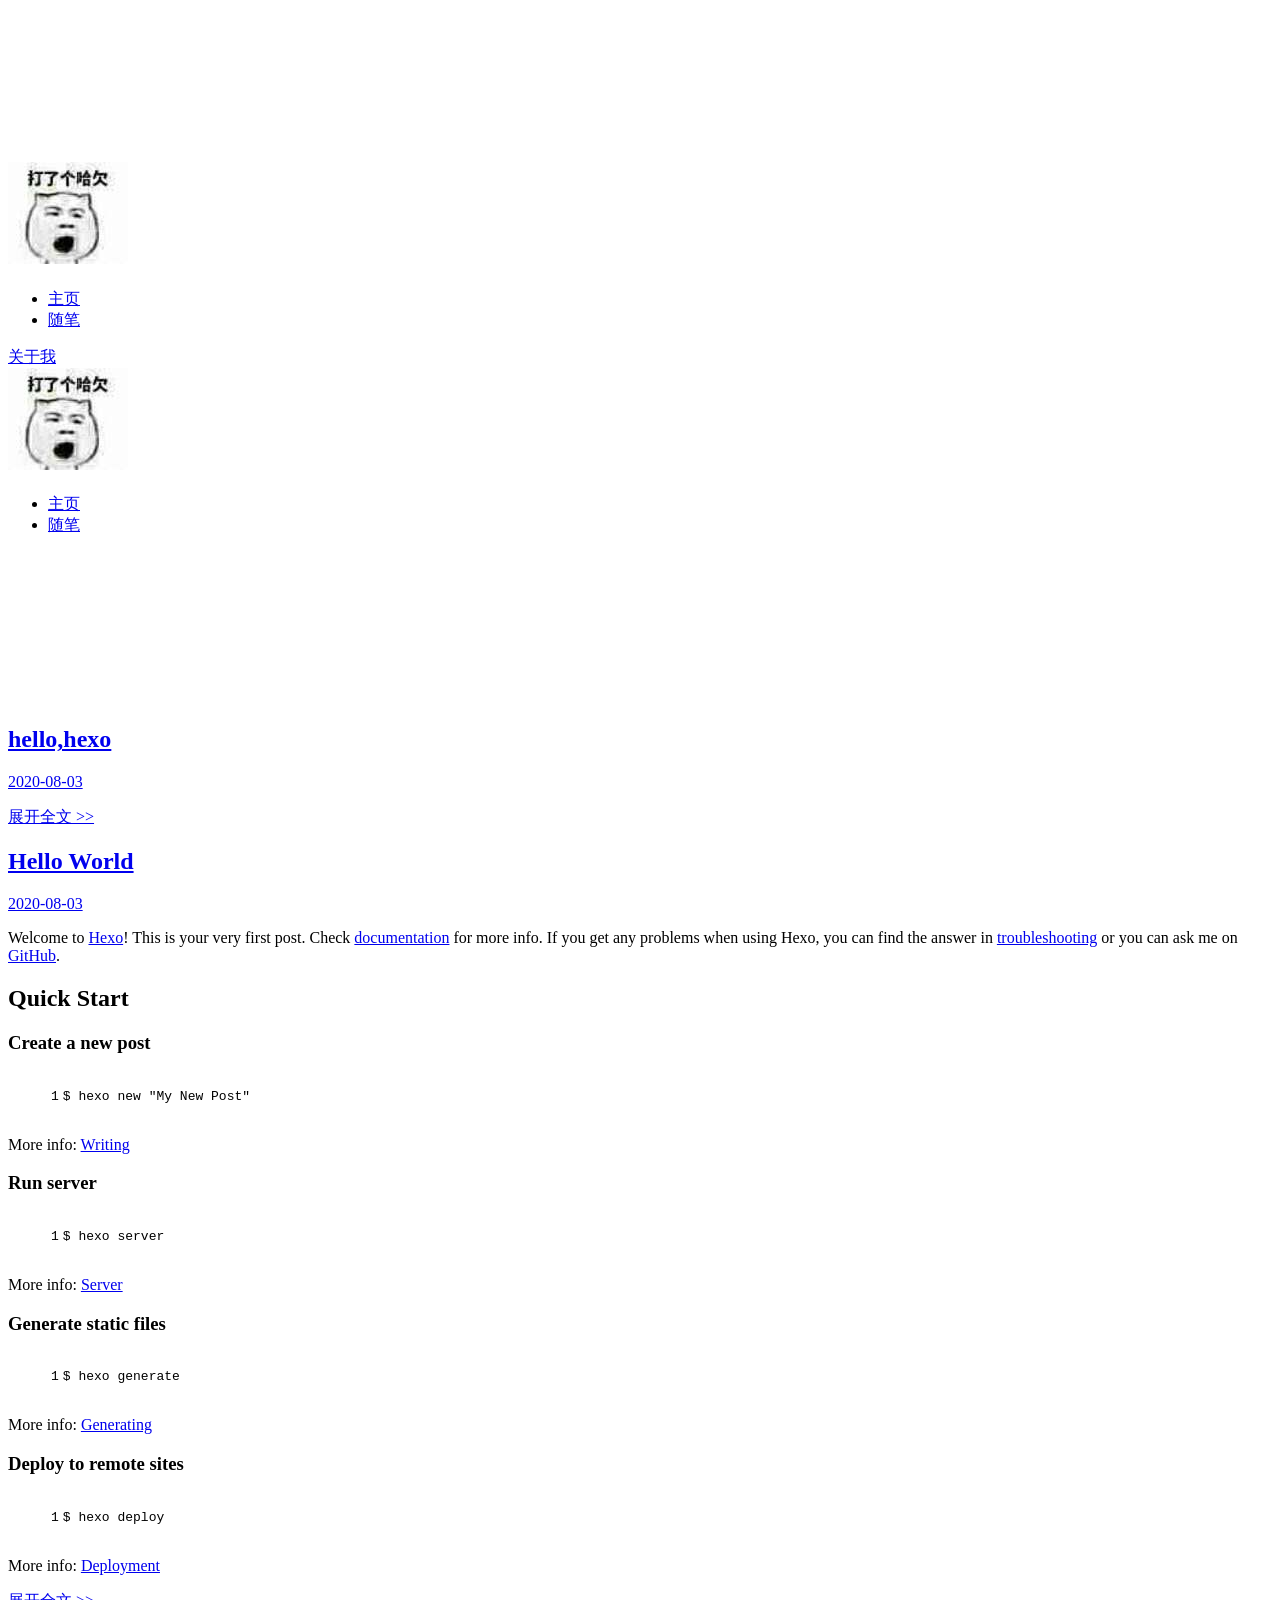
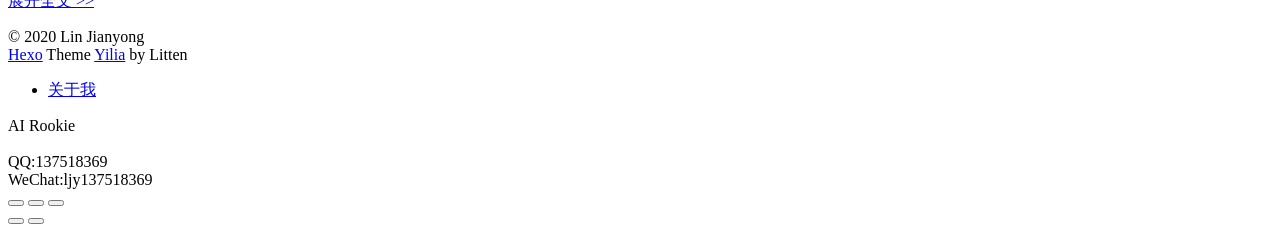
==== index.html @ d4f6308b "Site updated: 2020-08-03 17:26:27" ====
<!DOCTYPE html>
<html>
<head>
  <meta charset="utf-8">
  
  <meta name="renderer" content="webkit">
  <meta http-equiv="X-UA-Compatible" content="IE=edge" >
  <link rel="dns-prefetch" href="http://yoursite.com">
  <title>LinJianyong</title>
  <meta name="viewport" content="width=device-width, initial-scale=1, maximum-scale=1">
  <meta property="og:type" content="website">
<meta property="og:title" content="LinJianyong">
<meta property="og:url" content="http://yoursite.com/index.html">
<meta property="og:site_name" content="LinJianyong">
<meta property="og:locale">
<meta property="article:author" content="Lin Jianyong">
<meta name="twitter:card" content="summary">
  
    <link rel="alternative" href="/atom.xml" title="LinJianyong" type="application/atom+xml">
  
  
    <link rel="icon" href="/favicon.png">
  
  <link rel="stylesheet" type="text/css" href="/./main.0cf68a.css">
  <style type="text/css">
  
    #container.show {
      background: linear-gradient(200deg,#a0cfe4,#e8c37e);
    }
  </style>
  

  

<meta name="generator" content="Hexo 5.0.0"></head>

<body>
  <div id="container" q-class="show:isCtnShow">
    <canvas id="anm-canvas" class="anm-canvas"></canvas>
    <div class="left-col" q-class="show:isShow">
      
<div class="overlay" style="background: #4d4d4d"></div>
<div class="intrude-less">
	<header id="header" class="inner">
		<a href="/" class="profilepic">
			<img src="/img/1.jpg" class="js-avatar">
		</a>
		<hgroup>
		  <h1 class="header-author"><a href="/"></a></h1>
		</hgroup>
		

		<nav class="header-menu">
			<ul>
			
				<li><a href="/">主页</a></li>
	        
				<li><a href="/tags/%E9%9A%8F%E7%AC%94/">随笔</a></li>
	        
			</ul>
		</nav>
		<nav class="header-smart-menu">
    		
    			
    			<a q-on="click: openSlider(e, 'aboutme')" href="javascript:void(0)">关于我</a>
    			
            
		</nav>
		<nav class="header-nav">
			<div class="social">
				
					<a class="github" target="_blank" href="https://github.com/LLLJJJYYY" title="github"><i class="icon-github"></i></a>
		        
					<a class="zhihu" target="_blank" href="https://www.zhihu.com/people/ljy-61" title="zhihu"><i class="icon-zhihu"></i></a>
		        
			</div>
		</nav>
	</header>		
</div>

    </div>
    <div class="mid-col" q-class="show:isShow,hide:isShow|isFalse">
      
<nav id="mobile-nav">
  	<div class="overlay js-overlay" style="background: #4d4d4d"></div>
	<div class="btnctn js-mobile-btnctn">
  		<div class="slider-trigger list" q-on="click: openSlider(e)"><i class="icon icon-sort"></i></div>
	</div>
	<div class="intrude-less">
		<header id="header" class="inner">
			<div class="profilepic">
				<img src="/img/1.jpg" class="js-avatar">
			</div>
			<hgroup>
			  <h1 class="header-author js-header-author"></h1>
			</hgroup>
			
			
			
				
			
				
			
			
			
			<nav class="header-nav">
				<div class="social">
					
						<a class="github" target="_blank" href="https://github.com/LLLJJJYYY" title="github"><i class="icon-github"></i></a>
			        
						<a class="zhihu" target="_blank" href="https://www.zhihu.com/people/ljy-61" title="zhihu"><i class="icon-zhihu"></i></a>
			        
				</div>
			</nav>

			<nav class="header-menu js-header-menu">
				<ul style="width: 50%">
				
				
					<li style="width: 50%"><a href="/">主页</a></li>
		        
					<li style="width: 50%"><a href="/tags/%E9%9A%8F%E7%AC%94/">随笔</a></li>
		        
				</ul>
			</nav>
		</header>				
	</div>
	<div class="mobile-mask" style="display:none" q-show="isShow"></div>
</nav>

      <div id="wrapper" class="body-wrap">
        <div class="menu-l">
          <div class="canvas-wrap">
            <canvas data-colors="#eaeaea" data-sectionHeight="100" data-contentId="js-content" id="myCanvas1" class="anm-canvas"></canvas>
          </div>
          <div id="js-content" class="content-ll">
            
  
    <article id="post-hello-hexo" class="article article-type-post  article-index" itemscope itemprop="blogPost">
  <div class="article-inner">
    
      <header class="article-header">
        
  
    <h1 itemprop="name">
      <a class="article-title" href="/2020/08/03/hello-hexo/">hello,hexo</a>
    </h1>
  

        
        <a href="/2020/08/03/hello-hexo/" class="archive-article-date">
  	<time datetime="2020-08-03T09:09:10.000Z" itemprop="datePublished"><i class="icon-calendar icon"></i>2020-08-03</time>
</a>
        
      </header>
    
    <div class="article-entry" itemprop="articleBody">
      
        
      

      
    </div>
    <div class="article-info article-info-index">
      
      
      

      
        <p class="article-more-link">
          <a class="article-more-a" href="/2020/08/03/hello-hexo/">展开全文 >></a>
        </p>
      

      
      <div class="clearfix"></div>
    </div>
  </div>
</article>

<aside class="wrap-side-operation">
    <div class="mod-side-operation">
        
        <div class="jump-container" id="js-jump-container" style="display:none;">
            <a href="javascript:void(0)" class="mod-side-operation__jump-to-top">
                <i class="icon-font icon-back"></i>
            </a>
            <div id="js-jump-plan-container" class="jump-plan-container" style="top: -11px;">
                <i class="icon-font icon-plane jump-plane"></i>
            </div>
        </div>
        
        
    </div>
</aside>




  
    <article id="post-hello-world" class="article article-type-post  article-index" itemscope itemprop="blogPost">
  <div class="article-inner">
    
      <header class="article-header">
        
  
    <h1 itemprop="name">
      <a class="article-title" href="/2020/08/03/hello-world/">Hello World</a>
    </h1>
  

        
        <a href="/2020/08/03/hello-world/" class="archive-article-date">
  	<time datetime="2020-08-03T07:52:50.601Z" itemprop="datePublished"><i class="icon-calendar icon"></i>2020-08-03</time>
</a>
        
      </header>
    
    <div class="article-entry" itemprop="articleBody">
      
        <p>Welcome to <a target="_blank" rel="noopener" href="https://hexo.io/">Hexo</a>! This is your very first post. Check <a target="_blank" rel="noopener" href="https://hexo.io/docs/">documentation</a> for more info. If you get any problems when using Hexo, you can find the answer in <a target="_blank" rel="noopener" href="https://hexo.io/docs/troubleshooting.html">troubleshooting</a> or you can ask me on <a target="_blank" rel="noopener" href="https://github.com/hexojs/hexo/issues">GitHub</a>.</p>
<h2 id="Quick-Start"><a href="#Quick-Start" class="headerlink" title="Quick Start"></a>Quick Start</h2><h3 id="Create-a-new-post"><a href="#Create-a-new-post" class="headerlink" title="Create a new post"></a>Create a new post</h3><figure class="highlight bash"><table><tr><td class="gutter"><pre><span class="line">1</span><br></pre></td><td class="code"><pre><span class="line">$ hexo new <span class="string">&quot;My New Post&quot;</span></span><br></pre></td></tr></table></figure>

<p>More info: <a target="_blank" rel="noopener" href="https://hexo.io/docs/writing.html">Writing</a></p>
<h3 id="Run-server"><a href="#Run-server" class="headerlink" title="Run server"></a>Run server</h3><figure class="highlight bash"><table><tr><td class="gutter"><pre><span class="line">1</span><br></pre></td><td class="code"><pre><span class="line">$ hexo server</span><br></pre></td></tr></table></figure>

<p>More info: <a target="_blank" rel="noopener" href="https://hexo.io/docs/server.html">Server</a></p>
<h3 id="Generate-static-files"><a href="#Generate-static-files" class="headerlink" title="Generate static files"></a>Generate static files</h3><figure class="highlight bash"><table><tr><td class="gutter"><pre><span class="line">1</span><br></pre></td><td class="code"><pre><span class="line">$ hexo generate</span><br></pre></td></tr></table></figure>

<p>More info: <a target="_blank" rel="noopener" href="https://hexo.io/docs/generating.html">Generating</a></p>
<h3 id="Deploy-to-remote-sites"><a href="#Deploy-to-remote-sites" class="headerlink" title="Deploy to remote sites"></a>Deploy to remote sites</h3><figure class="highlight bash"><table><tr><td class="gutter"><pre><span class="line">1</span><br></pre></td><td class="code"><pre><span class="line">$ hexo deploy</span><br></pre></td></tr></table></figure>

<p>More info: <a target="_blank" rel="noopener" href="https://hexo.io/docs/one-command-deployment.html">Deployment</a></p>

      

      
    </div>
    <div class="article-info article-info-index">
      
      
      

      
        <p class="article-more-link">
          <a class="article-more-a" href="/2020/08/03/hello-world/">展开全文 >></a>
        </p>
      

      
      <div class="clearfix"></div>
    </div>
  </div>
</article>

<aside class="wrap-side-operation">
    <div class="mod-side-operation">
        
        <div class="jump-container" id="js-jump-container" style="display:none;">
            <a href="javascript:void(0)" class="mod-side-operation__jump-to-top">
                <i class="icon-font icon-back"></i>
            </a>
            <div id="js-jump-plan-container" class="jump-plan-container" style="top: -11px;">
                <i class="icon-font icon-plane jump-plane"></i>
            </div>
        </div>
        
        
    </div>
</aside>




  
  


          </div>
        </div>
      </div>
      <footer id="footer">
  <div class="outer">
    <div id="footer-info">
    	<div class="footer-left">
    		&copy; 2020 Lin Jianyong
    	</div>
      	<div class="footer-right">
      		<a href="http://hexo.io/" target="_blank">Hexo</a>  Theme <a href="https://github.com/litten/hexo-theme-yilia" target="_blank">Yilia</a> by Litten
      	</div>
    </div>
  </div>
</footer>
    </div>
    <script>
	var yiliaConfig = {
		mathjax: false,
		isHome: true,
		isPost: false,
		isArchive: false,
		isTag: false,
		isCategory: false,
		open_in_new: false,
		toc_hide_index: true,
		root: "/",
		innerArchive: false,
		showTags: false
	}
</script>

<script>!function(t){function n(e){if(r[e])return r[e].exports;var i=r[e]={exports:{},id:e,loaded:!1};return t[e].call(i.exports,i,i.exports,n),i.loaded=!0,i.exports}var r={};n.m=t,n.c=r,n.p="./",n(0)}([function(t,n,r){r(195),t.exports=r(191)},function(t,n,r){var e=r(3),i=r(52),o=r(27),u=r(28),c=r(53),f="prototype",a=function(t,n,r){var s,l,h,v,p=t&a.F,d=t&a.G,y=t&a.S,g=t&a.P,b=t&a.B,m=d?e:y?e[n]||(e[n]={}):(e[n]||{})[f],x=d?i:i[n]||(i[n]={}),w=x[f]||(x[f]={});d&&(r=n);for(s in r)l=!p&&m&&void 0!==m[s],h=(l?m:r)[s],v=b&&l?c(h,e):g&&"function"==typeof h?c(Function.call,h):h,m&&u(m,s,h,t&a.U),x[s]!=h&&o(x,s,v),g&&w[s]!=h&&(w[s]=h)};e.core=i,a.F=1,a.G=2,a.S=4,a.P=8,a.B=16,a.W=32,a.U=64,a.R=128,t.exports=a},function(t,n,r){var e=r(6);t.exports=function(t){if(!e(t))throw TypeError(t+" is not an object!");return t}},function(t,n){var r=t.exports="undefined"!=typeof window&&window.Math==Math?window:"undefined"!=typeof self&&self.Math==Math?self:Function("return this")();"number"==typeof __g&&(__g=r)},function(t,n){t.exports=function(t){try{return!!t()}catch(t){return!0}}},function(t,n){var r=t.exports="undefined"!=typeof window&&window.Math==Math?window:"undefined"!=typeof self&&self.Math==Math?self:Function("return this")();"number"==typeof __g&&(__g=r)},function(t,n){t.exports=function(t){return"object"==typeof t?null!==t:"function"==typeof t}},function(t,n,r){var e=r(126)("wks"),i=r(76),o=r(3).Symbol,u="function"==typeof o;(t.exports=function(t){return e[t]||(e[t]=u&&o[t]||(u?o:i)("Symbol."+t))}).store=e},function(t,n){var r={}.hasOwnProperty;t.exports=function(t,n){return r.call(t,n)}},function(t,n,r){var e=r(94),i=r(33);t.exports=function(t){return e(i(t))}},function(t,n,r){t.exports=!r(4)(function(){return 7!=Object.defineProperty({},"a",{get:function(){return 7}}).a})},function(t,n,r){var e=r(2),i=r(167),o=r(50),u=Object.defineProperty;n.f=r(10)?Object.defineProperty:function(t,n,r){if(e(t),n=o(n,!0),e(r),i)try{return u(t,n,r)}catch(t){}if("get"in r||"set"in r)throw TypeError("Accessors not supported!");return"value"in r&&(t[n]=r.value),t}},function(t,n,r){t.exports=!r(18)(function(){return 7!=Object.defineProperty({},"a",{get:function(){return 7}}).a})},function(t,n,r){var e=r(14),i=r(22);t.exports=r(12)?function(t,n,r){return e.f(t,n,i(1,r))}:function(t,n,r){return t[n]=r,t}},function(t,n,r){var e=r(20),i=r(58),o=r(42),u=Object.defineProperty;n.f=r(12)?Object.defineProperty:function(t,n,r){if(e(t),n=o(n,!0),e(r),i)try{return u(t,n,r)}catch(t){}if("get"in r||"set"in r)throw TypeError("Accessors not supported!");return"value"in r&&(t[n]=r.value),t}},function(t,n,r){var e=r(40)("wks"),i=r(23),o=r(5).Symbol,u="function"==typeof o;(t.exports=function(t){return e[t]||(e[t]=u&&o[t]||(u?o:i)("Symbol."+t))}).store=e},function(t,n,r){var e=r(67),i=Math.min;t.exports=function(t){return t>0?i(e(t),9007199254740991):0}},function(t,n,r){var e=r(46);t.exports=function(t){return Object(e(t))}},function(t,n){t.exports=function(t){try{return!!t()}catch(t){return!0}}},function(t,n,r){var e=r(63),i=r(34);t.exports=Object.keys||function(t){return e(t,i)}},function(t,n,r){var e=r(21);t.exports=function(t){if(!e(t))throw TypeError(t+" is not an object!");return t}},function(t,n){t.exports=function(t){return"object"==typeof t?null!==t:"function"==typeof t}},function(t,n){t.exports=function(t,n){return{enumerable:!(1&t),configurable:!(2&t),writable:!(4&t),value:n}}},function(t,n){var r=0,e=Math.random();t.exports=function(t){return"Symbol(".concat(void 0===t?"":t,")_",(++r+e).toString(36))}},function(t,n){var r={}.hasOwnProperty;t.exports=function(t,n){return r.call(t,n)}},function(t,n){var r=t.exports={version:"2.4.0"};"number"==typeof __e&&(__e=r)},function(t,n){t.exports=function(t){if("function"!=typeof t)throw TypeError(t+" is not a function!");return t}},function(t,n,r){var e=r(11),i=r(66);t.exports=r(10)?function(t,n,r){return e.f(t,n,i(1,r))}:function(t,n,r){return t[n]=r,t}},function(t,n,r){var e=r(3),i=r(27),o=r(24),u=r(76)("src"),c="toString",f=Function[c],a=(""+f).split(c);r(52).inspectSource=function(t){return f.call(t)},(t.exports=function(t,n,r,c){var f="function"==typeof r;f&&(o(r,"name")||i(r,"name",n)),t[n]!==r&&(f&&(o(r,u)||i(r,u,t[n]?""+t[n]:a.join(String(n)))),t===e?t[n]=r:c?t[n]?t[n]=r:i(t,n,r):(delete t[n],i(t,n,r)))})(Function.prototype,c,function(){return"function"==typeof this&&this[u]||f.call(this)})},function(t,n,r){var e=r(1),i=r(4),o=r(46),u=function(t,n,r,e){var i=String(o(t)),u="<"+n;return""!==r&&(u+=" "+r+'="'+String(e).replace(/"/g,"&quot;")+'"'),u+">"+i+"</"+n+">"};t.exports=function(t,n){var r={};r[t]=n(u),e(e.P+e.F*i(function(){var n=""[t]('"');return n!==n.toLowerCase()||n.split('"').length>3}),"String",r)}},function(t,n,r){var e=r(115),i=r(46);t.exports=function(t){return e(i(t))}},function(t,n,r){var e=r(116),i=r(66),o=r(30),u=r(50),c=r(24),f=r(167),a=Object.getOwnPropertyDescriptor;n.f=r(10)?a:function(t,n){if(t=o(t),n=u(n,!0),f)try{return a(t,n)}catch(t){}if(c(t,n))return i(!e.f.call(t,n),t[n])}},function(t,n,r){var e=r(24),i=r(17),o=r(145)("IE_PROTO"),u=Object.prototype;t.exports=Object.getPrototypeOf||function(t){return t=i(t),e(t,o)?t[o]:"function"==typeof t.constructor&&t instanceof t.constructor?t.constructor.prototype:t instanceof Object?u:null}},function(t,n){t.exports=function(t){if(void 0==t)throw TypeError("Can't call method on  "+t);return t}},function(t,n){t.exports="constructor,hasOwnProperty,isPrototypeOf,propertyIsEnumerable,toLocaleString,toString,valueOf".split(",")},function(t,n){t.exports={}},function(t,n){t.exports=!0},function(t,n){n.f={}.propertyIsEnumerable},function(t,n,r){var e=r(14).f,i=r(8),o=r(15)("toStringTag");t.exports=function(t,n,r){t&&!i(t=r?t:t.prototype,o)&&e(t,o,{configurable:!0,value:n})}},function(t,n,r){var e=r(40)("keys"),i=r(23);t.exports=function(t){return e[t]||(e[t]=i(t))}},function(t,n,r){var e=r(5),i="__core-js_shared__",o=e[i]||(e[i]={});t.exports=function(t){return o[t]||(o[t]={})}},function(t,n){var r=Math.ceil,e=Math.floor;t.exports=function(t){return isNaN(t=+t)?0:(t>0?e:r)(t)}},function(t,n,r){var e=r(21);t.exports=function(t,n){if(!e(t))return t;var r,i;if(n&&"function"==typeof(r=t.toString)&&!e(i=r.call(t)))return i;if("function"==typeof(r=t.valueOf)&&!e(i=r.call(t)))return i;if(!n&&"function"==typeof(r=t.toString)&&!e(i=r.call(t)))return i;throw TypeError("Can't convert object to primitive value")}},function(t,n,r){var e=r(5),i=r(25),o=r(36),u=r(44),c=r(14).f;t.exports=function(t){var n=i.Symbol||(i.Symbol=o?{}:e.Symbol||{});"_"==t.charAt(0)||t in n||c(n,t,{value:u.f(t)})}},function(t,n,r){n.f=r(15)},function(t,n){var r={}.toString;t.exports=function(t){return r.call(t).slice(8,-1)}},function(t,n){t.exports=function(t){if(void 0==t)throw TypeError("Can't call method on  "+t);return t}},function(t,n,r){var e=r(4);t.exports=function(t,n){return!!t&&e(function(){n?t.call(null,function(){},1):t.call(null)})}},function(t,n,r){var e=r(53),i=r(115),o=r(17),u=r(16),c=r(203);t.exports=function(t,n){var r=1==t,f=2==t,a=3==t,s=4==t,l=6==t,h=5==t||l,v=n||c;return function(n,c,p){for(var d,y,g=o(n),b=i(g),m=e(c,p,3),x=u(b.length),w=0,S=r?v(n,x):f?v(n,0):void 0;x>w;w++)if((h||w in b)&&(d=b[w],y=m(d,w,g),t))if(r)S[w]=y;else if(y)switch(t){case 3:return!0;case 5:return d;case 6:return w;case 2:S.push(d)}else if(s)return!1;return l?-1:a||s?s:S}}},function(t,n,r){var e=r(1),i=r(52),o=r(4);t.exports=function(t,n){var r=(i.Object||{})[t]||Object[t],u={};u[t]=n(r),e(e.S+e.F*o(function(){r(1)}),"Object",u)}},function(t,n,r){var e=r(6);t.exports=function(t,n){if(!e(t))return t;var r,i;if(n&&"function"==typeof(r=t.toString)&&!e(i=r.call(t)))return i;if("function"==typeof(r=t.valueOf)&&!e(i=r.call(t)))return i;if(!n&&"function"==typeof(r=t.toString)&&!e(i=r.call(t)))return i;throw TypeError("Can't convert object to primitive value")}},function(t,n,r){var e=r(5),i=r(25),o=r(91),u=r(13),c="prototype",f=function(t,n,r){var a,s,l,h=t&f.F,v=t&f.G,p=t&f.S,d=t&f.P,y=t&f.B,g=t&f.W,b=v?i:i[n]||(i[n]={}),m=b[c],x=v?e:p?e[n]:(e[n]||{})[c];v&&(r=n);for(a in r)(s=!h&&x&&void 0!==x[a])&&a in b||(l=s?x[a]:r[a],b[a]=v&&"function"!=typeof x[a]?r[a]:y&&s?o(l,e):g&&x[a]==l?function(t){var n=function(n,r,e){if(this instanceof t){switch(arguments.length){case 0:return new t;case 1:return new t(n);case 2:return new t(n,r)}return new t(n,r,e)}return t.apply(this,arguments)};return n[c]=t[c],n}(l):d&&"function"==typeof l?o(Function.call,l):l,d&&((b.virtual||(b.virtual={}))[a]=l,t&f.R&&m&&!m[a]&&u(m,a,l)))};f.F=1,f.G=2,f.S=4,f.P=8,f.B=16,f.W=32,f.U=64,f.R=128,t.exports=f},function(t,n){var r=t.exports={version:"2.4.0"};"number"==typeof __e&&(__e=r)},function(t,n,r){var e=r(26);t.exports=function(t,n,r){if(e(t),void 0===n)return t;switch(r){case 1:return function(r){return t.call(n,r)};case 2:return function(r,e){return t.call(n,r,e)};case 3:return function(r,e,i){return t.call(n,r,e,i)}}return function(){return t.apply(n,arguments)}}},function(t,n,r){var e=r(183),i=r(1),o=r(126)("metadata"),u=o.store||(o.store=new(r(186))),c=function(t,n,r){var i=u.get(t);if(!i){if(!r)return;u.set(t,i=new e)}var o=i.get(n);if(!o){if(!r)return;i.set(n,o=new e)}return o},f=function(t,n,r){var e=c(n,r,!1);return void 0!==e&&e.has(t)},a=function(t,n,r){var e=c(n,r,!1);return void 0===e?void 0:e.get(t)},s=function(t,n,r,e){c(r,e,!0).set(t,n)},l=function(t,n){var r=c(t,n,!1),e=[];return r&&r.forEach(function(t,n){e.push(n)}),e},h=function(t){return void 0===t||"symbol"==typeof t?t:String(t)},v=function(t){i(i.S,"Reflect",t)};t.exports={store:u,map:c,has:f,get:a,set:s,keys:l,key:h,exp:v}},function(t,n,r){"use strict";if(r(10)){var e=r(69),i=r(3),o=r(4),u=r(1),c=r(127),f=r(152),a=r(53),s=r(68),l=r(66),h=r(27),v=r(73),p=r(67),d=r(16),y=r(75),g=r(50),b=r(24),m=r(180),x=r(114),w=r(6),S=r(17),_=r(137),O=r(70),E=r(32),P=r(71).f,j=r(154),F=r(76),M=r(7),A=r(48),N=r(117),T=r(146),I=r(155),k=r(80),L=r(123),R=r(74),C=r(130),D=r(160),U=r(11),W=r(31),G=U.f,B=W.f,V=i.RangeError,z=i.TypeError,q=i.Uint8Array,K="ArrayBuffer",J="Shared"+K,Y="BYTES_PER_ELEMENT",H="prototype",$=Array[H],X=f.ArrayBuffer,Q=f.DataView,Z=A(0),tt=A(2),nt=A(3),rt=A(4),et=A(5),it=A(6),ot=N(!0),ut=N(!1),ct=I.values,ft=I.keys,at=I.entries,st=$.lastIndexOf,lt=$.reduce,ht=$.reduceRight,vt=$.join,pt=$.sort,dt=$.slice,yt=$.toString,gt=$.toLocaleString,bt=M("iterator"),mt=M("toStringTag"),xt=F("typed_constructor"),wt=F("def_constructor"),St=c.CONSTR,_t=c.TYPED,Ot=c.VIEW,Et="Wrong length!",Pt=A(1,function(t,n){return Tt(T(t,t[wt]),n)}),jt=o(function(){return 1===new q(new Uint16Array([1]).buffer)[0]}),Ft=!!q&&!!q[H].set&&o(function(){new q(1).set({})}),Mt=function(t,n){if(void 0===t)throw z(Et);var r=+t,e=d(t);if(n&&!m(r,e))throw V(Et);return e},At=function(t,n){var r=p(t);if(r<0||r%n)throw V("Wrong offset!");return r},Nt=function(t){if(w(t)&&_t in t)return t;throw z(t+" is not a typed array!")},Tt=function(t,n){if(!(w(t)&&xt in t))throw z("It is not a typed array constructor!");return new t(n)},It=function(t,n){return kt(T(t,t[wt]),n)},kt=function(t,n){for(var r=0,e=n.length,i=Tt(t,e);e>r;)i[r]=n[r++];return i},Lt=function(t,n,r){G(t,n,{get:function(){return this._d[r]}})},Rt=function(t){var n,r,e,i,o,u,c=S(t),f=arguments.length,s=f>1?arguments[1]:void 0,l=void 0!==s,h=j(c);if(void 0!=h&&!_(h)){for(u=h.call(c),e=[],n=0;!(o=u.next()).done;n++)e.push(o.value);c=e}for(l&&f>2&&(s=a(s,arguments[2],2)),n=0,r=d(c.length),i=Tt(this,r);r>n;n++)i[n]=l?s(c[n],n):c[n];return i},Ct=function(){for(var t=0,n=arguments.length,r=Tt(this,n);n>t;)r[t]=arguments[t++];return r},Dt=!!q&&o(function(){gt.call(new q(1))}),Ut=function(){return gt.apply(Dt?dt.call(Nt(this)):Nt(this),arguments)},Wt={copyWithin:function(t,n){return D.call(Nt(this),t,n,arguments.length>2?arguments[2]:void 0)},every:function(t){return rt(Nt(this),t,arguments.length>1?arguments[1]:void 0)},fill:function(t){return C.apply(Nt(this),arguments)},filter:function(t){return It(this,tt(Nt(this),t,arguments.length>1?arguments[1]:void 0))},find:function(t){return et(Nt(this),t,arguments.length>1?arguments[1]:void 0)},findIndex:function(t){return it(Nt(this),t,arguments.length>1?arguments[1]:void 0)},forEach:function(t){Z(Nt(this),t,arguments.length>1?arguments[1]:void 0)},indexOf:function(t){return ut(Nt(this),t,arguments.length>1?arguments[1]:void 0)},includes:function(t){return ot(Nt(this),t,arguments.length>1?arguments[1]:void 0)},join:function(t){return vt.apply(Nt(this),arguments)},lastIndexOf:function(t){return st.apply(Nt(this),arguments)},map:function(t){return Pt(Nt(this),t,arguments.length>1?arguments[1]:void 0)},reduce:function(t){return lt.apply(Nt(this),arguments)},reduceRight:function(t){return ht.apply(Nt(this),arguments)},reverse:function(){for(var t,n=this,r=Nt(n).length,e=Math.floor(r/2),i=0;i<e;)t=n[i],n[i++]=n[--r],n[r]=t;return n},some:function(t){return nt(Nt(this),t,arguments.length>1?arguments[1]:void 0)},sort:function(t){return pt.call(Nt(this),t)},subarray:function(t,n){var r=Nt(this),e=r.length,i=y(t,e);return new(T(r,r[wt]))(r.buffer,r.byteOffset+i*r.BYTES_PER_ELEMENT,d((void 0===n?e:y(n,e))-i))}},Gt=function(t,n){return It(this,dt.call(Nt(this),t,n))},Bt=function(t){Nt(this);var n=At(arguments[1],1),r=this.length,e=S(t),i=d(e.length),o=0;if(i+n>r)throw V(Et);for(;o<i;)this[n+o]=e[o++]},Vt={entries:function(){return at.call(Nt(this))},keys:function(){return ft.call(Nt(this))},values:function(){return ct.call(Nt(this))}},zt=function(t,n){return w(t)&&t[_t]&&"symbol"!=typeof n&&n in t&&String(+n)==String(n)},qt=function(t,n){return zt(t,n=g(n,!0))?l(2,t[n]):B(t,n)},Kt=function(t,n,r){return!(zt(t,n=g(n,!0))&&w(r)&&b(r,"value"))||b(r,"get")||b(r,"set")||r.configurable||b(r,"writable")&&!r.writable||b(r,"enumerable")&&!r.enumerable?G(t,n,r):(t[n]=r.value,t)};St||(W.f=qt,U.f=Kt),u(u.S+u.F*!St,"Object",{getOwnPropertyDescriptor:qt,defineProperty:Kt}),o(function(){yt.call({})})&&(yt=gt=function(){return vt.call(this)});var Jt=v({},Wt);v(Jt,Vt),h(Jt,bt,Vt.values),v(Jt,{slice:Gt,set:Bt,constructor:function(){},toString:yt,toLocaleString:Ut}),Lt(Jt,"buffer","b"),Lt(Jt,"byteOffset","o"),Lt(Jt,"byteLength","l"),Lt(Jt,"length","e"),G(Jt,mt,{get:function(){return this[_t]}}),t.exports=function(t,n,r,f){f=!!f;var a=t+(f?"Clamped":"")+"Array",l="Uint8Array"!=a,v="get"+t,p="set"+t,y=i[a],g=y||{},b=y&&E(y),m=!y||!c.ABV,S={},_=y&&y[H],j=function(t,r){var e=t._d;return e.v[v](r*n+e.o,jt)},F=function(t,r,e){var i=t._d;f&&(e=(e=Math.round(e))<0?0:e>255?255:255&e),i.v[p](r*n+i.o,e,jt)},M=function(t,n){G(t,n,{get:function(){return j(this,n)},set:function(t){return F(this,n,t)},enumerable:!0})};m?(y=r(function(t,r,e,i){s(t,y,a,"_d");var o,u,c,f,l=0,v=0;if(w(r)){if(!(r instanceof X||(f=x(r))==K||f==J))return _t in r?kt(y,r):Rt.call(y,r);o=r,v=At(e,n);var p=r.byteLength;if(void 0===i){if(p%n)throw V(Et);if((u=p-v)<0)throw V(Et)}else if((u=d(i)*n)+v>p)throw V(Et);c=u/n}else c=Mt(r,!0),u=c*n,o=new X(u);for(h(t,"_d",{b:o,o:v,l:u,e:c,v:new Q(o)});l<c;)M(t,l++)}),_=y[H]=O(Jt),h(_,"constructor",y)):L(function(t){new y(null),new y(t)},!0)||(y=r(function(t,r,e,i){s(t,y,a);var o;return w(r)?r instanceof X||(o=x(r))==K||o==J?void 0!==i?new g(r,At(e,n),i):void 0!==e?new g(r,At(e,n)):new g(r):_t in r?kt(y,r):Rt.call(y,r):new g(Mt(r,l))}),Z(b!==Function.prototype?P(g).concat(P(b)):P(g),function(t){t in y||h(y,t,g[t])}),y[H]=_,e||(_.constructor=y));var A=_[bt],N=!!A&&("values"==A.name||void 0==A.name),T=Vt.values;h(y,xt,!0),h(_,_t,a),h(_,Ot,!0),h(_,wt,y),(f?new y(1)[mt]==a:mt in _)||G(_,mt,{get:function(){return a}}),S[a]=y,u(u.G+u.W+u.F*(y!=g),S),u(u.S,a,{BYTES_PER_ELEMENT:n,from:Rt,of:Ct}),Y in _||h(_,Y,n),u(u.P,a,Wt),R(a),u(u.P+u.F*Ft,a,{set:Bt}),u(u.P+u.F*!N,a,Vt),u(u.P+u.F*(_.toString!=yt),a,{toString:yt}),u(u.P+u.F*o(function(){new y(1).slice()}),a,{slice:Gt}),u(u.P+u.F*(o(function(){return[1,2].toLocaleString()!=new y([1,2]).toLocaleString()})||!o(function(){_.toLocaleString.call([1,2])})),a,{toLocaleString:Ut}),k[a]=N?A:T,e||N||h(_,bt,T)}}else t.exports=function(){}},function(t,n){var r={}.toString;t.exports=function(t){return r.call(t).slice(8,-1)}},function(t,n,r){var e=r(21),i=r(5).document,o=e(i)&&e(i.createElement);t.exports=function(t){return o?i.createElement(t):{}}},function(t,n,r){t.exports=!r(12)&&!r(18)(function(){return 7!=Object.defineProperty(r(57)("div"),"a",{get:function(){return 7}}).a})},function(t,n,r){"use strict";var e=r(36),i=r(51),o=r(64),u=r(13),c=r(8),f=r(35),a=r(96),s=r(38),l=r(103),h=r(15)("iterator"),v=!([].keys&&"next"in[].keys()),p="keys",d="values",y=function(){return this};t.exports=function(t,n,r,g,b,m,x){a(r,n,g);var w,S,_,O=function(t){if(!v&&t in F)return F[t];switch(t){case p:case d:return function(){return new r(this,t)}}return function(){return new r(this,t)}},E=n+" Iterator",P=b==d,j=!1,F=t.prototype,M=F[h]||F["@@iterator"]||b&&F[b],A=M||O(b),N=b?P?O("entries"):A:void 0,T="Array"==n?F.entries||M:M;if(T&&(_=l(T.call(new t)))!==Object.prototype&&(s(_,E,!0),e||c(_,h)||u(_,h,y)),P&&M&&M.name!==d&&(j=!0,A=function(){return M.call(this)}),e&&!x||!v&&!j&&F[h]||u(F,h,A),f[n]=A,f[E]=y,b)if(w={values:P?A:O(d),keys:m?A:O(p),entries:N},x)for(S in w)S in F||o(F,S,w[S]);else i(i.P+i.F*(v||j),n,w);return w}},function(t,n,r){var e=r(20),i=r(100),o=r(34),u=r(39)("IE_PROTO"),c=function(){},f="prototype",a=function(){var t,n=r(57)("iframe"),e=o.length;for(n.style.display="none",r(93).appendChild(n),n.src="javascript:",t=n.contentWindow.document,t.open(),t.write("<script>document.F=Object<\/script>"),t.close(),a=t.F;e--;)delete a[f][o[e]];return a()};t.exports=Object.create||function(t,n){var r;return null!==t?(c[f]=e(t),r=new c,c[f]=null,r[u]=t):r=a(),void 0===n?r:i(r,n)}},function(t,n,r){var e=r(63),i=r(34).concat("length","prototype");n.f=Object.getOwnPropertyNames||function(t){return e(t,i)}},function(t,n){n.f=Object.getOwnPropertySymbols},function(t,n,r){var e=r(8),i=r(9),o=r(90)(!1),u=r(39)("IE_PROTO");t.exports=function(t,n){var r,c=i(t),f=0,a=[];for(r in c)r!=u&&e(c,r)&&a.push(r);for(;n.length>f;)e(c,r=n[f++])&&(~o(a,r)||a.push(r));return a}},function(t,n,r){t.exports=r(13)},function(t,n,r){var e=r(76)("meta"),i=r(6),o=r(24),u=r(11).f,c=0,f=Object.isExtensible||function(){return!0},a=!r(4)(function(){return f(Object.preventExtensions({}))}),s=function(t){u(t,e,{value:{i:"O"+ ++c,w:{}}})},l=function(t,n){if(!i(t))return"symbol"==typeof t?t:("string"==typeof t?"S":"P")+t;if(!o(t,e)){if(!f(t))return"F";if(!n)return"E";s(t)}return t[e].i},h=function(t,n){if(!o(t,e)){if(!f(t))return!0;if(!n)return!1;s(t)}return t[e].w},v=function(t){return a&&p.NEED&&f(t)&&!o(t,e)&&s(t),t},p=t.exports={KEY:e,NEED:!1,fastKey:l,getWeak:h,onFreeze:v}},function(t,n){t.exports=function(t,n){return{enumerable:!(1&t),configurable:!(2&t),writable:!(4&t),value:n}}},function(t,n){var r=Math.ceil,e=Math.floor;t.exports=function(t){return isNaN(t=+t)?0:(t>0?e:r)(t)}},function(t,n){t.exports=function(t,n,r,e){if(!(t instanceof n)||void 0!==e&&e in t)throw TypeError(r+": incorrect invocation!");return t}},function(t,n){t.exports=!1},function(t,n,r){var e=r(2),i=r(173),o=r(133),u=r(145)("IE_PROTO"),c=function(){},f="prototype",a=function(){var t,n=r(132)("iframe"),e=o.length;for(n.style.display="none",r(135).appendChild(n),n.src="javascript:",t=n.contentWindow.document,t.open(),t.write("<script>document.F=Object<\/script>"),t.close(),a=t.F;e--;)delete a[f][o[e]];return a()};t.exports=Object.create||function(t,n){var r;return null!==t?(c[f]=e(t),r=new c,c[f]=null,r[u]=t):r=a(),void 0===n?r:i(r,n)}},function(t,n,r){var e=r(175),i=r(133).concat("length","prototype");n.f=Object.getOwnPropertyNames||function(t){return e(t,i)}},function(t,n,r){var e=r(175),i=r(133);t.exports=Object.keys||function(t){return e(t,i)}},function(t,n,r){var e=r(28);t.exports=function(t,n,r){for(var i in n)e(t,i,n[i],r);return t}},function(t,n,r){"use strict";var e=r(3),i=r(11),o=r(10),u=r(7)("species");t.exports=function(t){var n=e[t];o&&n&&!n[u]&&i.f(n,u,{configurable:!0,get:function(){return this}})}},function(t,n,r){var e=r(67),i=Math.max,o=Math.min;t.exports=function(t,n){return t=e(t),t<0?i(t+n,0):o(t,n)}},function(t,n){var r=0,e=Math.random();t.exports=function(t){return"Symbol(".concat(void 0===t?"":t,")_",(++r+e).toString(36))}},function(t,n,r){var e=r(33);t.exports=function(t){return Object(e(t))}},function(t,n,r){var e=r(7)("unscopables"),i=Array.prototype;void 0==i[e]&&r(27)(i,e,{}),t.exports=function(t){i[e][t]=!0}},function(t,n,r){var e=r(53),i=r(169),o=r(137),u=r(2),c=r(16),f=r(154),a={},s={},n=t.exports=function(t,n,r,l,h){var v,p,d,y,g=h?function(){return t}:f(t),b=e(r,l,n?2:1),m=0;if("function"!=typeof g)throw TypeError(t+" is not iterable!");if(o(g)){for(v=c(t.length);v>m;m++)if((y=n?b(u(p=t[m])[0],p[1]):b(t[m]))===a||y===s)return y}else for(d=g.call(t);!(p=d.next()).done;)if((y=i(d,b,p.value,n))===a||y===s)return y};n.BREAK=a,n.RETURN=s},function(t,n){t.exports={}},function(t,n,r){var e=r(11).f,i=r(24),o=r(7)("toStringTag");t.exports=function(t,n,r){t&&!i(t=r?t:t.prototype,o)&&e(t,o,{configurable:!0,value:n})}},function(t,n,r){var e=r(1),i=r(46),o=r(4),u=r(150),c="["+u+"]",f="​",a=RegExp("^"+c+c+"*"),s=RegExp(c+c+"*$"),l=function(t,n,r){var i={},c=o(function(){return!!u[t]()||f[t]()!=f}),a=i[t]=c?n(h):u[t];r&&(i[r]=a),e(e.P+e.F*c,"String",i)},h=l.trim=function(t,n){return t=String(i(t)),1&n&&(t=t.replace(a,"")),2&n&&(t=t.replace(s,"")),t};t.exports=l},function(t,n,r){t.exports={default:r(86),__esModule:!0}},function(t,n,r){t.exports={default:r(87),__esModule:!0}},function(t,n,r){"use strict";function e(t){return t&&t.__esModule?t:{default:t}}n.__esModule=!0;var i=r(84),o=e(i),u=r(83),c=e(u),f="function"==typeof c.default&&"symbol"==typeof o.default?function(t){return typeof t}:function(t){return t&&"function"==typeof c.default&&t.constructor===c.default&&t!==c.default.prototype?"symbol":typeof t};n.default="function"==typeof c.default&&"symbol"===f(o.default)?function(t){return void 0===t?"undefined":f(t)}:function(t){return t&&"function"==typeof c.default&&t.constructor===c.default&&t!==c.default.prototype?"symbol":void 0===t?"undefined":f(t)}},function(t,n,r){r(110),r(108),r(111),r(112),t.exports=r(25).Symbol},function(t,n,r){r(109),r(113),t.exports=r(44).f("iterator")},function(t,n){t.exports=function(t){if("function"!=typeof t)throw TypeError(t+" is not a function!");return t}},function(t,n){t.exports=function(){}},function(t,n,r){var e=r(9),i=r(106),o=r(105);t.exports=function(t){return function(n,r,u){var c,f=e(n),a=i(f.length),s=o(u,a);if(t&&r!=r){for(;a>s;)if((c=f[s++])!=c)return!0}else for(;a>s;s++)if((t||s in f)&&f[s]===r)return t||s||0;return!t&&-1}}},function(t,n,r){var e=r(88);t.exports=function(t,n,r){if(e(t),void 0===n)return t;switch(r){case 1:return function(r){return t.call(n,r)};case 2:return function(r,e){return t.call(n,r,e)};case 3:return function(r,e,i){return t.call(n,r,e,i)}}return function(){return t.apply(n,arguments)}}},function(t,n,r){var e=r(19),i=r(62),o=r(37);t.exports=function(t){var n=e(t),r=i.f;if(r)for(var u,c=r(t),f=o.f,a=0;c.length>a;)f.call(t,u=c[a++])&&n.push(u);return n}},function(t,n,r){t.exports=r(5).document&&document.documentElement},function(t,n,r){var e=r(56);t.exports=Object("z").propertyIsEnumerable(0)?Object:function(t){return"String"==e(t)?t.split(""):Object(t)}},function(t,n,r){var e=r(56);t.exports=Array.isArray||function(t){return"Array"==e(t)}},function(t,n,r){"use strict";var e=r(60),i=r(22),o=r(38),u={};r(13)(u,r(15)("iterator"),function(){return this}),t.exports=function(t,n,r){t.prototype=e(u,{next:i(1,r)}),o(t,n+" Iterator")}},function(t,n){t.exports=function(t,n){return{value:n,done:!!t}}},function(t,n,r){var e=r(19),i=r(9);t.exports=function(t,n){for(var r,o=i(t),u=e(o),c=u.length,f=0;c>f;)if(o[r=u[f++]]===n)return r}},function(t,n,r){var e=r(23)("meta"),i=r(21),o=r(8),u=r(14).f,c=0,f=Object.isExtensible||function(){return!0},a=!r(18)(function(){return f(Object.preventExtensions({}))}),s=function(t){u(t,e,{value:{i:"O"+ ++c,w:{}}})},l=function(t,n){if(!i(t))return"symbol"==typeof t?t:("string"==typeof t?"S":"P")+t;if(!o(t,e)){if(!f(t))return"F";if(!n)return"E";s(t)}return t[e].i},h=function(t,n){if(!o(t,e)){if(!f(t))return!0;if(!n)return!1;s(t)}return t[e].w},v=function(t){return a&&p.NEED&&f(t)&&!o(t,e)&&s(t),t},p=t.exports={KEY:e,NEED:!1,fastKey:l,getWeak:h,onFreeze:v}},function(t,n,r){var e=r(14),i=r(20),o=r(19);t.exports=r(12)?Object.defineProperties:function(t,n){i(t);for(var r,u=o(n),c=u.length,f=0;c>f;)e.f(t,r=u[f++],n[r]);return t}},function(t,n,r){var e=r(37),i=r(22),o=r(9),u=r(42),c=r(8),f=r(58),a=Object.getOwnPropertyDescriptor;n.f=r(12)?a:function(t,n){if(t=o(t),n=u(n,!0),f)try{return a(t,n)}catch(t){}if(c(t,n))return i(!e.f.call(t,n),t[n])}},function(t,n,r){var e=r(9),i=r(61).f,o={}.toString,u="object"==typeof window&&window&&Object.getOwnPropertyNames?Object.getOwnPropertyNames(window):[],c=function(t){try{return i(t)}catch(t){return u.slice()}};t.exports.f=function(t){return u&&"[object Window]"==o.call(t)?c(t):i(e(t))}},function(t,n,r){var e=r(8),i=r(77),o=r(39)("IE_PROTO"),u=Object.prototype;t.exports=Object.getPrototypeOf||function(t){return t=i(t),e(t,o)?t[o]:"function"==typeof t.constructor&&t instanceof t.constructor?t.constructor.prototype:t instanceof Object?u:null}},function(t,n,r){var e=r(41),i=r(33);t.exports=function(t){return function(n,r){var o,u,c=String(i(n)),f=e(r),a=c.length;return f<0||f>=a?t?"":void 0:(o=c.charCodeAt(f),o<55296||o>56319||f+1===a||(u=c.charCodeAt(f+1))<56320||u>57343?t?c.charAt(f):o:t?c.slice(f,f+2):u-56320+(o-55296<<10)+65536)}}},function(t,n,r){var e=r(41),i=Math.max,o=Math.min;t.exports=function(t,n){return t=e(t),t<0?i(t+n,0):o(t,n)}},function(t,n,r){var e=r(41),i=Math.min;t.exports=function(t){return t>0?i(e(t),9007199254740991):0}},function(t,n,r){"use strict";var e=r(89),i=r(97),o=r(35),u=r(9);t.exports=r(59)(Array,"Array",function(t,n){this._t=u(t),this._i=0,this._k=n},function(){var t=this._t,n=this._k,r=this._i++;return!t||r>=t.length?(this._t=void 0,i(1)):"keys"==n?i(0,r):"values"==n?i(0,t[r]):i(0,[r,t[r]])},"values"),o.Arguments=o.Array,e("keys"),e("values"),e("entries")},function(t,n){},function(t,n,r){"use strict";var e=r(104)(!0);r(59)(String,"String",function(t){this._t=String(t),this._i=0},function(){var t,n=this._t,r=this._i;return r>=n.length?{value:void 0,done:!0}:(t=e(n,r),this._i+=t.length,{value:t,done:!1})})},function(t,n,r){"use strict";var e=r(5),i=r(8),o=r(12),u=r(51),c=r(64),f=r(99).KEY,a=r(18),s=r(40),l=r(38),h=r(23),v=r(15),p=r(44),d=r(43),y=r(98),g=r(92),b=r(95),m=r(20),x=r(9),w=r(42),S=r(22),_=r(60),O=r(102),E=r(101),P=r(14),j=r(19),F=E.f,M=P.f,A=O.f,N=e.Symbol,T=e.JSON,I=T&&T.stringify,k="prototype",L=v("_hidden"),R=v("toPrimitive"),C={}.propertyIsEnumerable,D=s("symbol-registry"),U=s("symbols"),W=s("op-symbols"),G=Object[k],B="function"==typeof N,V=e.QObject,z=!V||!V[k]||!V[k].findChild,q=o&&a(function(){return 7!=_(M({},"a",{get:function(){return M(this,"a",{value:7}).a}})).a})?function(t,n,r){var e=F(G,n);e&&delete G[n],M(t,n,r),e&&t!==G&&M(G,n,e)}:M,K=function(t){var n=U[t]=_(N[k]);return n._k=t,n},J=B&&"symbol"==typeof N.iterator?function(t){return"symbol"==typeof t}:function(t){return t instanceof N},Y=function(t,n,r){return t===G&&Y(W,n,r),m(t),n=w(n,!0),m(r),i(U,n)?(r.enumerable?(i(t,L)&&t[L][n]&&(t[L][n]=!1),r=_(r,{enumerable:S(0,!1)})):(i(t,L)||M(t,L,S(1,{})),t[L][n]=!0),q(t,n,r)):M(t,n,r)},H=function(t,n){m(t);for(var r,e=g(n=x(n)),i=0,o=e.length;o>i;)Y(t,r=e[i++],n[r]);return t},$=function(t,n){return void 0===n?_(t):H(_(t),n)},X=function(t){var n=C.call(this,t=w(t,!0));return!(this===G&&i(U,t)&&!i(W,t))&&(!(n||!i(this,t)||!i(U,t)||i(this,L)&&this[L][t])||n)},Q=function(t,n){if(t=x(t),n=w(n,!0),t!==G||!i(U,n)||i(W,n)){var r=F(t,n);return!r||!i(U,n)||i(t,L)&&t[L][n]||(r.enumerable=!0),r}},Z=function(t){for(var n,r=A(x(t)),e=[],o=0;r.length>o;)i(U,n=r[o++])||n==L||n==f||e.push(n);return e},tt=function(t){for(var n,r=t===G,e=A(r?W:x(t)),o=[],u=0;e.length>u;)!i(U,n=e[u++])||r&&!i(G,n)||o.push(U[n]);return o};B||(N=function(){if(this instanceof N)throw TypeError("Symbol is not a constructor!");var t=h(arguments.length>0?arguments[0]:void 0),n=function(r){this===G&&n.call(W,r),i(this,L)&&i(this[L],t)&&(this[L][t]=!1),q(this,t,S(1,r))};return o&&z&&q(G,t,{configurable:!0,set:n}),K(t)},c(N[k],"toString",function(){return this._k}),E.f=Q,P.f=Y,r(61).f=O.f=Z,r(37).f=X,r(62).f=tt,o&&!r(36)&&c(G,"propertyIsEnumerable",X,!0),p.f=function(t){return K(v(t))}),u(u.G+u.W+u.F*!B,{Symbol:N});for(var nt="hasInstance,isConcatSpreadable,iterator,match,replace,search,species,split,toPrimitive,toStringTag,unscopables".split(","),rt=0;nt.length>rt;)v(nt[rt++]);for(var nt=j(v.store),rt=0;nt.length>rt;)d(nt[rt++]);u(u.S+u.F*!B,"Symbol",{for:function(t){return i(D,t+="")?D[t]:D[t]=N(t)},keyFor:function(t){if(J(t))return y(D,t);throw TypeError(t+" is not a symbol!")},useSetter:function(){z=!0},useSimple:function(){z=!1}}),u(u.S+u.F*!B,"Object",{create:$,defineProperty:Y,defineProperties:H,getOwnPropertyDescriptor:Q,getOwnPropertyNames:Z,getOwnPropertySymbols:tt}),T&&u(u.S+u.F*(!B||a(function(){var t=N();return"[null]"!=I([t])||"{}"!=I({a:t})||"{}"!=I(Object(t))})),"JSON",{stringify:function(t){if(void 0!==t&&!J(t)){for(var n,r,e=[t],i=1;arguments.length>i;)e.push(arguments[i++]);return n=e[1],"function"==typeof n&&(r=n),!r&&b(n)||(n=function(t,n){if(r&&(n=r.call(this,t,n)),!J(n))return n}),e[1]=n,I.apply(T,e)}}}),N[k][R]||r(13)(N[k],R,N[k].valueOf),l(N,"Symbol"),l(Math,"Math",!0),l(e.JSON,"JSON",!0)},function(t,n,r){r(43)("asyncIterator")},function(t,n,r){r(43)("observable")},function(t,n,r){r(107);for(var e=r(5),i=r(13),o=r(35),u=r(15)("toStringTag"),c=["NodeList","DOMTokenList","MediaList","StyleSheetList","CSSRuleList"],f=0;f<5;f++){var a=c[f],s=e[a],l=s&&s.prototype;l&&!l[u]&&i(l,u,a),o[a]=o.Array}},function(t,n,r){var e=r(45),i=r(7)("toStringTag"),o="Arguments"==e(function(){return arguments}()),u=function(t,n){try{return t[n]}catch(t){}};t.exports=function(t){var n,r,c;return void 0===t?"Undefined":null===t?"Null":"string"==typeof(r=u(n=Object(t),i))?r:o?e(n):"Object"==(c=e(n))&&"function"==typeof n.callee?"Arguments":c}},function(t,n,r){var e=r(45);t.exports=Object("z").propertyIsEnumerable(0)?Object:function(t){return"String"==e(t)?t.split(""):Object(t)}},function(t,n){n.f={}.propertyIsEnumerable},function(t,n,r){var e=r(30),i=r(16),o=r(75);t.exports=function(t){return function(n,r,u){var c,f=e(n),a=i(f.length),s=o(u,a);if(t&&r!=r){for(;a>s;)if((c=f[s++])!=c)return!0}else for(;a>s;s++)if((t||s in f)&&f[s]===r)return t||s||0;return!t&&-1}}},function(t,n,r){"use strict";var e=r(3),i=r(1),o=r(28),u=r(73),c=r(65),f=r(79),a=r(68),s=r(6),l=r(4),h=r(123),v=r(81),p=r(136);t.exports=function(t,n,r,d,y,g){var b=e[t],m=b,x=y?"set":"add",w=m&&m.prototype,S={},_=function(t){var n=w[t];o(w,t,"delete"==t?function(t){return!(g&&!s(t))&&n.call(this,0===t?0:t)}:"has"==t?function(t){return!(g&&!s(t))&&n.call(this,0===t?0:t)}:"get"==t?function(t){return g&&!s(t)?void 0:n.call(this,0===t?0:t)}:"add"==t?function(t){return n.call(this,0===t?0:t),this}:function(t,r){return n.call(this,0===t?0:t,r),this})};if("function"==typeof m&&(g||w.forEach&&!l(function(){(new m).entries().next()}))){var O=new m,E=O[x](g?{}:-0,1)!=O,P=l(function(){O.has(1)}),j=h(function(t){new m(t)}),F=!g&&l(function(){for(var t=new m,n=5;n--;)t[x](n,n);return!t.has(-0)});j||(m=n(function(n,r){a(n,m,t);var e=p(new b,n,m);return void 0!=r&&f(r,y,e[x],e),e}),m.prototype=w,w.constructor=m),(P||F)&&(_("delete"),_("has"),y&&_("get")),(F||E)&&_(x),g&&w.clear&&delete w.clear}else m=d.getConstructor(n,t,y,x),u(m.prototype,r),c.NEED=!0;return v(m,t),S[t]=m,i(i.G+i.W+i.F*(m!=b),S),g||d.setStrong(m,t,y),m}},function(t,n,r){"use strict";var e=r(27),i=r(28),o=r(4),u=r(46),c=r(7);t.exports=function(t,n,r){var f=c(t),a=r(u,f,""[t]),s=a[0],l=a[1];o(function(){var n={};return n[f]=function(){return 7},7!=""[t](n)})&&(i(String.prototype,t,s),e(RegExp.prototype,f,2==n?function(t,n){return l.call(t,this,n)}:function(t){return l.call(t,this)}))}
},function(t,n,r){"use strict";var e=r(2);t.exports=function(){var t=e(this),n="";return t.global&&(n+="g"),t.ignoreCase&&(n+="i"),t.multiline&&(n+="m"),t.unicode&&(n+="u"),t.sticky&&(n+="y"),n}},function(t,n){t.exports=function(t,n,r){var e=void 0===r;switch(n.length){case 0:return e?t():t.call(r);case 1:return e?t(n[0]):t.call(r,n[0]);case 2:return e?t(n[0],n[1]):t.call(r,n[0],n[1]);case 3:return e?t(n[0],n[1],n[2]):t.call(r,n[0],n[1],n[2]);case 4:return e?t(n[0],n[1],n[2],n[3]):t.call(r,n[0],n[1],n[2],n[3])}return t.apply(r,n)}},function(t,n,r){var e=r(6),i=r(45),o=r(7)("match");t.exports=function(t){var n;return e(t)&&(void 0!==(n=t[o])?!!n:"RegExp"==i(t))}},function(t,n,r){var e=r(7)("iterator"),i=!1;try{var o=[7][e]();o.return=function(){i=!0},Array.from(o,function(){throw 2})}catch(t){}t.exports=function(t,n){if(!n&&!i)return!1;var r=!1;try{var o=[7],u=o[e]();u.next=function(){return{done:r=!0}},o[e]=function(){return u},t(o)}catch(t){}return r}},function(t,n,r){t.exports=r(69)||!r(4)(function(){var t=Math.random();__defineSetter__.call(null,t,function(){}),delete r(3)[t]})},function(t,n){n.f=Object.getOwnPropertySymbols},function(t,n,r){var e=r(3),i="__core-js_shared__",o=e[i]||(e[i]={});t.exports=function(t){return o[t]||(o[t]={})}},function(t,n,r){for(var e,i=r(3),o=r(27),u=r(76),c=u("typed_array"),f=u("view"),a=!(!i.ArrayBuffer||!i.DataView),s=a,l=0,h="Int8Array,Uint8Array,Uint8ClampedArray,Int16Array,Uint16Array,Int32Array,Uint32Array,Float32Array,Float64Array".split(",");l<9;)(e=i[h[l++]])?(o(e.prototype,c,!0),o(e.prototype,f,!0)):s=!1;t.exports={ABV:a,CONSTR:s,TYPED:c,VIEW:f}},function(t,n){"use strict";var r={versions:function(){var t=window.navigator.userAgent;return{trident:t.indexOf("Trident")>-1,presto:t.indexOf("Presto")>-1,webKit:t.indexOf("AppleWebKit")>-1,gecko:t.indexOf("Gecko")>-1&&-1==t.indexOf("KHTML"),mobile:!!t.match(/AppleWebKit.*Mobile.*/),ios:!!t.match(/\(i[^;]+;( U;)? CPU.+Mac OS X/),android:t.indexOf("Android")>-1||t.indexOf("Linux")>-1,iPhone:t.indexOf("iPhone")>-1||t.indexOf("Mac")>-1,iPad:t.indexOf("iPad")>-1,webApp:-1==t.indexOf("Safari"),weixin:-1==t.indexOf("MicroMessenger")}}()};t.exports=r},function(t,n,r){"use strict";var e=r(85),i=function(t){return t&&t.__esModule?t:{default:t}}(e),o=function(){function t(t,n,e){return n||e?String.fromCharCode(n||e):r[t]||t}function n(t){return e[t]}var r={"&quot;":'"',"&lt;":"<","&gt;":">","&amp;":"&","&nbsp;":" "},e={};for(var u in r)e[r[u]]=u;return r["&apos;"]="'",e["'"]="&#39;",{encode:function(t){return t?(""+t).replace(/['<> "&]/g,n).replace(/\r?\n/g,"<br/>").replace(/\s/g,"&nbsp;"):""},decode:function(n){return n?(""+n).replace(/<br\s*\/?>/gi,"\n").replace(/&quot;|&lt;|&gt;|&amp;|&nbsp;|&apos;|&#(\d+);|&#(\d+)/g,t).replace(/\u00a0/g," "):""},encodeBase16:function(t){if(!t)return t;t+="";for(var n=[],r=0,e=t.length;e>r;r++)n.push(t.charCodeAt(r).toString(16).toUpperCase());return n.join("")},encodeBase16forJSON:function(t){if(!t)return t;t=t.replace(/[\u4E00-\u9FBF]/gi,function(t){return escape(t).replace("%u","\\u")});for(var n=[],r=0,e=t.length;e>r;r++)n.push(t.charCodeAt(r).toString(16).toUpperCase());return n.join("")},decodeBase16:function(t){if(!t)return t;t+="";for(var n=[],r=0,e=t.length;e>r;r+=2)n.push(String.fromCharCode("0x"+t.slice(r,r+2)));return n.join("")},encodeObject:function(t){if(t instanceof Array)for(var n=0,r=t.length;r>n;n++)t[n]=o.encodeObject(t[n]);else if("object"==(void 0===t?"undefined":(0,i.default)(t)))for(var e in t)t[e]=o.encodeObject(t[e]);else if("string"==typeof t)return o.encode(t);return t},loadScript:function(t){var n=document.createElement("script");document.getElementsByTagName("body")[0].appendChild(n),n.setAttribute("src",t)},addLoadEvent:function(t){var n=window.onload;"function"!=typeof window.onload?window.onload=t:window.onload=function(){n(),t()}}}}();t.exports=o},function(t,n,r){"use strict";var e=r(17),i=r(75),o=r(16);t.exports=function(t){for(var n=e(this),r=o(n.length),u=arguments.length,c=i(u>1?arguments[1]:void 0,r),f=u>2?arguments[2]:void 0,a=void 0===f?r:i(f,r);a>c;)n[c++]=t;return n}},function(t,n,r){"use strict";var e=r(11),i=r(66);t.exports=function(t,n,r){n in t?e.f(t,n,i(0,r)):t[n]=r}},function(t,n,r){var e=r(6),i=r(3).document,o=e(i)&&e(i.createElement);t.exports=function(t){return o?i.createElement(t):{}}},function(t,n){t.exports="constructor,hasOwnProperty,isPrototypeOf,propertyIsEnumerable,toLocaleString,toString,valueOf".split(",")},function(t,n,r){var e=r(7)("match");t.exports=function(t){var n=/./;try{"/./"[t](n)}catch(r){try{return n[e]=!1,!"/./"[t](n)}catch(t){}}return!0}},function(t,n,r){t.exports=r(3).document&&document.documentElement},function(t,n,r){var e=r(6),i=r(144).set;t.exports=function(t,n,r){var o,u=n.constructor;return u!==r&&"function"==typeof u&&(o=u.prototype)!==r.prototype&&e(o)&&i&&i(t,o),t}},function(t,n,r){var e=r(80),i=r(7)("iterator"),o=Array.prototype;t.exports=function(t){return void 0!==t&&(e.Array===t||o[i]===t)}},function(t,n,r){var e=r(45);t.exports=Array.isArray||function(t){return"Array"==e(t)}},function(t,n,r){"use strict";var e=r(70),i=r(66),o=r(81),u={};r(27)(u,r(7)("iterator"),function(){return this}),t.exports=function(t,n,r){t.prototype=e(u,{next:i(1,r)}),o(t,n+" Iterator")}},function(t,n,r){"use strict";var e=r(69),i=r(1),o=r(28),u=r(27),c=r(24),f=r(80),a=r(139),s=r(81),l=r(32),h=r(7)("iterator"),v=!([].keys&&"next"in[].keys()),p="keys",d="values",y=function(){return this};t.exports=function(t,n,r,g,b,m,x){a(r,n,g);var w,S,_,O=function(t){if(!v&&t in F)return F[t];switch(t){case p:case d:return function(){return new r(this,t)}}return function(){return new r(this,t)}},E=n+" Iterator",P=b==d,j=!1,F=t.prototype,M=F[h]||F["@@iterator"]||b&&F[b],A=M||O(b),N=b?P?O("entries"):A:void 0,T="Array"==n?F.entries||M:M;if(T&&(_=l(T.call(new t)))!==Object.prototype&&(s(_,E,!0),e||c(_,h)||u(_,h,y)),P&&M&&M.name!==d&&(j=!0,A=function(){return M.call(this)}),e&&!x||!v&&!j&&F[h]||u(F,h,A),f[n]=A,f[E]=y,b)if(w={values:P?A:O(d),keys:m?A:O(p),entries:N},x)for(S in w)S in F||o(F,S,w[S]);else i(i.P+i.F*(v||j),n,w);return w}},function(t,n){var r=Math.expm1;t.exports=!r||r(10)>22025.465794806718||r(10)<22025.465794806718||-2e-17!=r(-2e-17)?function(t){return 0==(t=+t)?t:t>-1e-6&&t<1e-6?t+t*t/2:Math.exp(t)-1}:r},function(t,n){t.exports=Math.sign||function(t){return 0==(t=+t)||t!=t?t:t<0?-1:1}},function(t,n,r){var e=r(3),i=r(151).set,o=e.MutationObserver||e.WebKitMutationObserver,u=e.process,c=e.Promise,f="process"==r(45)(u);t.exports=function(){var t,n,r,a=function(){var e,i;for(f&&(e=u.domain)&&e.exit();t;){i=t.fn,t=t.next;try{i()}catch(e){throw t?r():n=void 0,e}}n=void 0,e&&e.enter()};if(f)r=function(){u.nextTick(a)};else if(o){var s=!0,l=document.createTextNode("");new o(a).observe(l,{characterData:!0}),r=function(){l.data=s=!s}}else if(c&&c.resolve){var h=c.resolve();r=function(){h.then(a)}}else r=function(){i.call(e,a)};return function(e){var i={fn:e,next:void 0};n&&(n.next=i),t||(t=i,r()),n=i}}},function(t,n,r){var e=r(6),i=r(2),o=function(t,n){if(i(t),!e(n)&&null!==n)throw TypeError(n+": can't set as prototype!")};t.exports={set:Object.setPrototypeOf||("__proto__"in{}?function(t,n,e){try{e=r(53)(Function.call,r(31).f(Object.prototype,"__proto__").set,2),e(t,[]),n=!(t instanceof Array)}catch(t){n=!0}return function(t,r){return o(t,r),n?t.__proto__=r:e(t,r),t}}({},!1):void 0),check:o}},function(t,n,r){var e=r(126)("keys"),i=r(76);t.exports=function(t){return e[t]||(e[t]=i(t))}},function(t,n,r){var e=r(2),i=r(26),o=r(7)("species");t.exports=function(t,n){var r,u=e(t).constructor;return void 0===u||void 0==(r=e(u)[o])?n:i(r)}},function(t,n,r){var e=r(67),i=r(46);t.exports=function(t){return function(n,r){var o,u,c=String(i(n)),f=e(r),a=c.length;return f<0||f>=a?t?"":void 0:(o=c.charCodeAt(f),o<55296||o>56319||f+1===a||(u=c.charCodeAt(f+1))<56320||u>57343?t?c.charAt(f):o:t?c.slice(f,f+2):u-56320+(o-55296<<10)+65536)}}},function(t,n,r){var e=r(122),i=r(46);t.exports=function(t,n,r){if(e(n))throw TypeError("String#"+r+" doesn't accept regex!");return String(i(t))}},function(t,n,r){"use strict";var e=r(67),i=r(46);t.exports=function(t){var n=String(i(this)),r="",o=e(t);if(o<0||o==1/0)throw RangeError("Count can't be negative");for(;o>0;(o>>>=1)&&(n+=n))1&o&&(r+=n);return r}},function(t,n){t.exports="\t\n\v\f\r   ᠎             　\u2028\u2029\ufeff"},function(t,n,r){var e,i,o,u=r(53),c=r(121),f=r(135),a=r(132),s=r(3),l=s.process,h=s.setImmediate,v=s.clearImmediate,p=s.MessageChannel,d=0,y={},g="onreadystatechange",b=function(){var t=+this;if(y.hasOwnProperty(t)){var n=y[t];delete y[t],n()}},m=function(t){b.call(t.data)};h&&v||(h=function(t){for(var n=[],r=1;arguments.length>r;)n.push(arguments[r++]);return y[++d]=function(){c("function"==typeof t?t:Function(t),n)},e(d),d},v=function(t){delete y[t]},"process"==r(45)(l)?e=function(t){l.nextTick(u(b,t,1))}:p?(i=new p,o=i.port2,i.port1.onmessage=m,e=u(o.postMessage,o,1)):s.addEventListener&&"function"==typeof postMessage&&!s.importScripts?(e=function(t){s.postMessage(t+"","*")},s.addEventListener("message",m,!1)):e=g in a("script")?function(t){f.appendChild(a("script"))[g]=function(){f.removeChild(this),b.call(t)}}:function(t){setTimeout(u(b,t,1),0)}),t.exports={set:h,clear:v}},function(t,n,r){"use strict";var e=r(3),i=r(10),o=r(69),u=r(127),c=r(27),f=r(73),a=r(4),s=r(68),l=r(67),h=r(16),v=r(71).f,p=r(11).f,d=r(130),y=r(81),g="ArrayBuffer",b="DataView",m="prototype",x="Wrong length!",w="Wrong index!",S=e[g],_=e[b],O=e.Math,E=e.RangeError,P=e.Infinity,j=S,F=O.abs,M=O.pow,A=O.floor,N=O.log,T=O.LN2,I="buffer",k="byteLength",L="byteOffset",R=i?"_b":I,C=i?"_l":k,D=i?"_o":L,U=function(t,n,r){var e,i,o,u=Array(r),c=8*r-n-1,f=(1<<c)-1,a=f>>1,s=23===n?M(2,-24)-M(2,-77):0,l=0,h=t<0||0===t&&1/t<0?1:0;for(t=F(t),t!=t||t===P?(i=t!=t?1:0,e=f):(e=A(N(t)/T),t*(o=M(2,-e))<1&&(e--,o*=2),t+=e+a>=1?s/o:s*M(2,1-a),t*o>=2&&(e++,o/=2),e+a>=f?(i=0,e=f):e+a>=1?(i=(t*o-1)*M(2,n),e+=a):(i=t*M(2,a-1)*M(2,n),e=0));n>=8;u[l++]=255&i,i/=256,n-=8);for(e=e<<n|i,c+=n;c>0;u[l++]=255&e,e/=256,c-=8);return u[--l]|=128*h,u},W=function(t,n,r){var e,i=8*r-n-1,o=(1<<i)-1,u=o>>1,c=i-7,f=r-1,a=t[f--],s=127&a;for(a>>=7;c>0;s=256*s+t[f],f--,c-=8);for(e=s&(1<<-c)-1,s>>=-c,c+=n;c>0;e=256*e+t[f],f--,c-=8);if(0===s)s=1-u;else{if(s===o)return e?NaN:a?-P:P;e+=M(2,n),s-=u}return(a?-1:1)*e*M(2,s-n)},G=function(t){return t[3]<<24|t[2]<<16|t[1]<<8|t[0]},B=function(t){return[255&t]},V=function(t){return[255&t,t>>8&255]},z=function(t){return[255&t,t>>8&255,t>>16&255,t>>24&255]},q=function(t){return U(t,52,8)},K=function(t){return U(t,23,4)},J=function(t,n,r){p(t[m],n,{get:function(){return this[r]}})},Y=function(t,n,r,e){var i=+r,o=l(i);if(i!=o||o<0||o+n>t[C])throw E(w);var u=t[R]._b,c=o+t[D],f=u.slice(c,c+n);return e?f:f.reverse()},H=function(t,n,r,e,i,o){var u=+r,c=l(u);if(u!=c||c<0||c+n>t[C])throw E(w);for(var f=t[R]._b,a=c+t[D],s=e(+i),h=0;h<n;h++)f[a+h]=s[o?h:n-h-1]},$=function(t,n){s(t,S,g);var r=+n,e=h(r);if(r!=e)throw E(x);return e};if(u.ABV){if(!a(function(){new S})||!a(function(){new S(.5)})){S=function(t){return new j($(this,t))};for(var X,Q=S[m]=j[m],Z=v(j),tt=0;Z.length>tt;)(X=Z[tt++])in S||c(S,X,j[X]);o||(Q.constructor=S)}var nt=new _(new S(2)),rt=_[m].setInt8;nt.setInt8(0,2147483648),nt.setInt8(1,2147483649),!nt.getInt8(0)&&nt.getInt8(1)||f(_[m],{setInt8:function(t,n){rt.call(this,t,n<<24>>24)},setUint8:function(t,n){rt.call(this,t,n<<24>>24)}},!0)}else S=function(t){var n=$(this,t);this._b=d.call(Array(n),0),this[C]=n},_=function(t,n,r){s(this,_,b),s(t,S,b);var e=t[C],i=l(n);if(i<0||i>e)throw E("Wrong offset!");if(r=void 0===r?e-i:h(r),i+r>e)throw E(x);this[R]=t,this[D]=i,this[C]=r},i&&(J(S,k,"_l"),J(_,I,"_b"),J(_,k,"_l"),J(_,L,"_o")),f(_[m],{getInt8:function(t){return Y(this,1,t)[0]<<24>>24},getUint8:function(t){return Y(this,1,t)[0]},getInt16:function(t){var n=Y(this,2,t,arguments[1]);return(n[1]<<8|n[0])<<16>>16},getUint16:function(t){var n=Y(this,2,t,arguments[1]);return n[1]<<8|n[0]},getInt32:function(t){return G(Y(this,4,t,arguments[1]))},getUint32:function(t){return G(Y(this,4,t,arguments[1]))>>>0},getFloat32:function(t){return W(Y(this,4,t,arguments[1]),23,4)},getFloat64:function(t){return W(Y(this,8,t,arguments[1]),52,8)},setInt8:function(t,n){H(this,1,t,B,n)},setUint8:function(t,n){H(this,1,t,B,n)},setInt16:function(t,n){H(this,2,t,V,n,arguments[2])},setUint16:function(t,n){H(this,2,t,V,n,arguments[2])},setInt32:function(t,n){H(this,4,t,z,n,arguments[2])},setUint32:function(t,n){H(this,4,t,z,n,arguments[2])},setFloat32:function(t,n){H(this,4,t,K,n,arguments[2])},setFloat64:function(t,n){H(this,8,t,q,n,arguments[2])}});y(S,g),y(_,b),c(_[m],u.VIEW,!0),n[g]=S,n[b]=_},function(t,n,r){var e=r(3),i=r(52),o=r(69),u=r(182),c=r(11).f;t.exports=function(t){var n=i.Symbol||(i.Symbol=o?{}:e.Symbol||{});"_"==t.charAt(0)||t in n||c(n,t,{value:u.f(t)})}},function(t,n,r){var e=r(114),i=r(7)("iterator"),o=r(80);t.exports=r(52).getIteratorMethod=function(t){if(void 0!=t)return t[i]||t["@@iterator"]||o[e(t)]}},function(t,n,r){"use strict";var e=r(78),i=r(170),o=r(80),u=r(30);t.exports=r(140)(Array,"Array",function(t,n){this._t=u(t),this._i=0,this._k=n},function(){var t=this._t,n=this._k,r=this._i++;return!t||r>=t.length?(this._t=void 0,i(1)):"keys"==n?i(0,r):"values"==n?i(0,t[r]):i(0,[r,t[r]])},"values"),o.Arguments=o.Array,e("keys"),e("values"),e("entries")},function(t,n){function r(t,n){t.classList?t.classList.add(n):t.className+=" "+n}t.exports=r},function(t,n){function r(t,n){if(t.classList)t.classList.remove(n);else{var r=new RegExp("(^|\\b)"+n.split(" ").join("|")+"(\\b|$)","gi");t.className=t.className.replace(r," ")}}t.exports=r},function(t,n){function r(){throw new Error("setTimeout has not been defined")}function e(){throw new Error("clearTimeout has not been defined")}function i(t){if(s===setTimeout)return setTimeout(t,0);if((s===r||!s)&&setTimeout)return s=setTimeout,setTimeout(t,0);try{return s(t,0)}catch(n){try{return s.call(null,t,0)}catch(n){return s.call(this,t,0)}}}function o(t){if(l===clearTimeout)return clearTimeout(t);if((l===e||!l)&&clearTimeout)return l=clearTimeout,clearTimeout(t);try{return l(t)}catch(n){try{return l.call(null,t)}catch(n){return l.call(this,t)}}}function u(){d&&v&&(d=!1,v.length?p=v.concat(p):y=-1,p.length&&c())}function c(){if(!d){var t=i(u);d=!0;for(var n=p.length;n;){for(v=p,p=[];++y<n;)v&&v[y].run();y=-1,n=p.length}v=null,d=!1,o(t)}}function f(t,n){this.fun=t,this.array=n}function a(){}var s,l,h=t.exports={};!function(){try{s="function"==typeof setTimeout?setTimeout:r}catch(t){s=r}try{l="function"==typeof clearTimeout?clearTimeout:e}catch(t){l=e}}();var v,p=[],d=!1,y=-1;h.nextTick=function(t){var n=new Array(arguments.length-1);if(arguments.length>1)for(var r=1;r<arguments.length;r++)n[r-1]=arguments[r];p.push(new f(t,n)),1!==p.length||d||i(c)},f.prototype.run=function(){this.fun.apply(null,this.array)},h.title="browser",h.browser=!0,h.env={},h.argv=[],h.version="",h.versions={},h.on=a,h.addListener=a,h.once=a,h.off=a,h.removeListener=a,h.removeAllListeners=a,h.emit=a,h.prependListener=a,h.prependOnceListener=a,h.listeners=function(t){return[]},h.binding=function(t){throw new Error("process.binding is not supported")},h.cwd=function(){return"/"},h.chdir=function(t){throw new Error("process.chdir is not supported")},h.umask=function(){return 0}},function(t,n,r){var e=r(45);t.exports=function(t,n){if("number"!=typeof t&&"Number"!=e(t))throw TypeError(n);return+t}},function(t,n,r){"use strict";var e=r(17),i=r(75),o=r(16);t.exports=[].copyWithin||function(t,n){var r=e(this),u=o(r.length),c=i(t,u),f=i(n,u),a=arguments.length>2?arguments[2]:void 0,s=Math.min((void 0===a?u:i(a,u))-f,u-c),l=1;for(f<c&&c<f+s&&(l=-1,f+=s-1,c+=s-1);s-- >0;)f in r?r[c]=r[f]:delete r[c],c+=l,f+=l;return r}},function(t,n,r){var e=r(79);t.exports=function(t,n){var r=[];return e(t,!1,r.push,r,n),r}},function(t,n,r){var e=r(26),i=r(17),o=r(115),u=r(16);t.exports=function(t,n,r,c,f){e(n);var a=i(t),s=o(a),l=u(a.length),h=f?l-1:0,v=f?-1:1;if(r<2)for(;;){if(h in s){c=s[h],h+=v;break}if(h+=v,f?h<0:l<=h)throw TypeError("Reduce of empty array with no initial value")}for(;f?h>=0:l>h;h+=v)h in s&&(c=n(c,s[h],h,a));return c}},function(t,n,r){"use strict";var e=r(26),i=r(6),o=r(121),u=[].slice,c={},f=function(t,n,r){if(!(n in c)){for(var e=[],i=0;i<n;i++)e[i]="a["+i+"]";c[n]=Function("F,a","return new F("+e.join(",")+")")}return c[n](t,r)};t.exports=Function.bind||function(t){var n=e(this),r=u.call(arguments,1),c=function(){var e=r.concat(u.call(arguments));return this instanceof c?f(n,e.length,e):o(n,e,t)};return i(n.prototype)&&(c.prototype=n.prototype),c}},function(t,n,r){"use strict";var e=r(11).f,i=r(70),o=r(73),u=r(53),c=r(68),f=r(46),a=r(79),s=r(140),l=r(170),h=r(74),v=r(10),p=r(65).fastKey,d=v?"_s":"size",y=function(t,n){var r,e=p(n);if("F"!==e)return t._i[e];for(r=t._f;r;r=r.n)if(r.k==n)return r};t.exports={getConstructor:function(t,n,r,s){var l=t(function(t,e){c(t,l,n,"_i"),t._i=i(null),t._f=void 0,t._l=void 0,t[d]=0,void 0!=e&&a(e,r,t[s],t)});return o(l.prototype,{clear:function(){for(var t=this,n=t._i,r=t._f;r;r=r.n)r.r=!0,r.p&&(r.p=r.p.n=void 0),delete n[r.i];t._f=t._l=void 0,t[d]=0},delete:function(t){var n=this,r=y(n,t);if(r){var e=r.n,i=r.p;delete n._i[r.i],r.r=!0,i&&(i.n=e),e&&(e.p=i),n._f==r&&(n._f=e),n._l==r&&(n._l=i),n[d]--}return!!r},forEach:function(t){c(this,l,"forEach");for(var n,r=u(t,arguments.length>1?arguments[1]:void 0,3);n=n?n.n:this._f;)for(r(n.v,n.k,this);n&&n.r;)n=n.p},has:function(t){return!!y(this,t)}}),v&&e(l.prototype,"size",{get:function(){return f(this[d])}}),l},def:function(t,n,r){var e,i,o=y(t,n);return o?o.v=r:(t._l=o={i:i=p(n,!0),k:n,v:r,p:e=t._l,n:void 0,r:!1},t._f||(t._f=o),e&&(e.n=o),t[d]++,"F"!==i&&(t._i[i]=o)),t},getEntry:y,setStrong:function(t,n,r){s(t,n,function(t,n){this._t=t,this._k=n,this._l=void 0},function(){for(var t=this,n=t._k,r=t._l;r&&r.r;)r=r.p;return t._t&&(t._l=r=r?r.n:t._t._f)?"keys"==n?l(0,r.k):"values"==n?l(0,r.v):l(0,[r.k,r.v]):(t._t=void 0,l(1))},r?"entries":"values",!r,!0),h(n)}}},function(t,n,r){var e=r(114),i=r(161);t.exports=function(t){return function(){if(e(this)!=t)throw TypeError(t+"#toJSON isn't generic");return i(this)}}},function(t,n,r){"use strict";var e=r(73),i=r(65).getWeak,o=r(2),u=r(6),c=r(68),f=r(79),a=r(48),s=r(24),l=a(5),h=a(6),v=0,p=function(t){return t._l||(t._l=new d)},d=function(){this.a=[]},y=function(t,n){return l(t.a,function(t){return t[0]===n})};d.prototype={get:function(t){var n=y(this,t);if(n)return n[1]},has:function(t){return!!y(this,t)},set:function(t,n){var r=y(this,t);r?r[1]=n:this.a.push([t,n])},delete:function(t){var n=h(this.a,function(n){return n[0]===t});return~n&&this.a.splice(n,1),!!~n}},t.exports={getConstructor:function(t,n,r,o){var a=t(function(t,e){c(t,a,n,"_i"),t._i=v++,t._l=void 0,void 0!=e&&f(e,r,t[o],t)});return e(a.prototype,{delete:function(t){if(!u(t))return!1;var n=i(t);return!0===n?p(this).delete(t):n&&s(n,this._i)&&delete n[this._i]},has:function(t){if(!u(t))return!1;var n=i(t);return!0===n?p(this).has(t):n&&s(n,this._i)}}),a},def:function(t,n,r){var e=i(o(n),!0);return!0===e?p(t).set(n,r):e[t._i]=r,t},ufstore:p}},function(t,n,r){t.exports=!r(10)&&!r(4)(function(){return 7!=Object.defineProperty(r(132)("div"),"a",{get:function(){return 7}}).a})},function(t,n,r){var e=r(6),i=Math.floor;t.exports=function(t){return!e(t)&&isFinite(t)&&i(t)===t}},function(t,n,r){var e=r(2);t.exports=function(t,n,r,i){try{return i?n(e(r)[0],r[1]):n(r)}catch(n){var o=t.return;throw void 0!==o&&e(o.call(t)),n}}},function(t,n){t.exports=function(t,n){return{value:n,done:!!t}}},function(t,n){t.exports=Math.log1p||function(t){return(t=+t)>-1e-8&&t<1e-8?t-t*t/2:Math.log(1+t)}},function(t,n,r){"use strict";var e=r(72),i=r(125),o=r(116),u=r(17),c=r(115),f=Object.assign;t.exports=!f||r(4)(function(){var t={},n={},r=Symbol(),e="abcdefghijklmnopqrst";return t[r]=7,e.split("").forEach(function(t){n[t]=t}),7!=f({},t)[r]||Object.keys(f({},n)).join("")!=e})?function(t,n){for(var r=u(t),f=arguments.length,a=1,s=i.f,l=o.f;f>a;)for(var h,v=c(arguments[a++]),p=s?e(v).concat(s(v)):e(v),d=p.length,y=0;d>y;)l.call(v,h=p[y++])&&(r[h]=v[h]);return r}:f},function(t,n,r){var e=r(11),i=r(2),o=r(72);t.exports=r(10)?Object.defineProperties:function(t,n){i(t);for(var r,u=o(n),c=u.length,f=0;c>f;)e.f(t,r=u[f++],n[r]);return t}},function(t,n,r){var e=r(30),i=r(71).f,o={}.toString,u="object"==typeof window&&window&&Object.getOwnPropertyNames?Object.getOwnPropertyNames(window):[],c=function(t){try{return i(t)}catch(t){return u.slice()}};t.exports.f=function(t){return u&&"[object Window]"==o.call(t)?c(t):i(e(t))}},function(t,n,r){var e=r(24),i=r(30),o=r(117)(!1),u=r(145)("IE_PROTO");t.exports=function(t,n){var r,c=i(t),f=0,a=[];for(r in c)r!=u&&e(c,r)&&a.push(r);for(;n.length>f;)e(c,r=n[f++])&&(~o(a,r)||a.push(r));return a}},function(t,n,r){var e=r(72),i=r(30),o=r(116).f;t.exports=function(t){return function(n){for(var r,u=i(n),c=e(u),f=c.length,a=0,s=[];f>a;)o.call(u,r=c[a++])&&s.push(t?[r,u[r]]:u[r]);return s}}},function(t,n,r){var e=r(71),i=r(125),o=r(2),u=r(3).Reflect;t.exports=u&&u.ownKeys||function(t){var n=e.f(o(t)),r=i.f;return r?n.concat(r(t)):n}},function(t,n,r){var e=r(3).parseFloat,i=r(82).trim;t.exports=1/e(r(150)+"-0")!=-1/0?function(t){var n=i(String(t),3),r=e(n);return 0===r&&"-"==n.charAt(0)?-0:r}:e},function(t,n,r){var e=r(3).parseInt,i=r(82).trim,o=r(150),u=/^[\-+]?0[xX]/;t.exports=8!==e(o+"08")||22!==e(o+"0x16")?function(t,n){var r=i(String(t),3);return e(r,n>>>0||(u.test(r)?16:10))}:e},function(t,n){t.exports=Object.is||function(t,n){return t===n?0!==t||1/t==1/n:t!=t&&n!=n}},function(t,n,r){var e=r(16),i=r(149),o=r(46);t.exports=function(t,n,r,u){var c=String(o(t)),f=c.length,a=void 0===r?" ":String(r),s=e(n);if(s<=f||""==a)return c;var l=s-f,h=i.call(a,Math.ceil(l/a.length));return h.length>l&&(h=h.slice(0,l)),u?h+c:c+h}},function(t,n,r){n.f=r(7)},function(t,n,r){"use strict";var e=r(164);t.exports=r(118)("Map",function(t){return function(){return t(this,arguments.length>0?arguments[0]:void 0)}},{get:function(t){var n=e.getEntry(this,t);return n&&n.v},set:function(t,n){return e.def(this,0===t?0:t,n)}},e,!0)},function(t,n,r){r(10)&&"g"!=/./g.flags&&r(11).f(RegExp.prototype,"flags",{configurable:!0,get:r(120)})},function(t,n,r){"use strict";var e=r(164);t.exports=r(118)("Set",function(t){return function(){return t(this,arguments.length>0?arguments[0]:void 0)}},{add:function(t){return e.def(this,t=0===t?0:t,t)}},e)},function(t,n,r){"use strict";var e,i=r(48)(0),o=r(28),u=r(65),c=r(172),f=r(166),a=r(6),s=u.getWeak,l=Object.isExtensible,h=f.ufstore,v={},p=function(t){return function(){return t(this,arguments.length>0?arguments[0]:void 0)}},d={get:function(t){if(a(t)){var n=s(t);return!0===n?h(this).get(t):n?n[this._i]:void 0}},set:function(t,n){return f.def(this,t,n)}},y=t.exports=r(118)("WeakMap",p,d,f,!0,!0);7!=(new y).set((Object.freeze||Object)(v),7).get(v)&&(e=f.getConstructor(p),c(e.prototype,d),u.NEED=!0,i(["delete","has","get","set"],function(t){var n=y.prototype,r=n[t];o(n,t,function(n,i){if(a(n)&&!l(n)){this._f||(this._f=new e);var o=this._f[t](n,i);return"set"==t?this:o}return r.call(this,n,i)})}))},,,,function(t,n){"use strict";function r(){var t=document.querySelector("#page-nav");if(t&&!document.querySelector("#page-nav .extend.prev")&&(t.innerHTML='<a class="extend prev disabled" rel="prev">&laquo; Prev</a>'+t.innerHTML),t&&!document.querySelector("#page-nav .extend.next")&&(t.innerHTML=t.innerHTML+'<a class="extend next disabled" rel="next">Next &raquo;</a>'),yiliaConfig&&yiliaConfig.open_in_new){document.querySelectorAll(".article-entry a:not(.article-more-a)").forEach(function(t){var n=t.getAttribute("target");n&&""!==n||t.setAttribute("target","_blank")})}if(yiliaConfig&&yiliaConfig.toc_hide_index){document.querySelectorAll(".toc-number").forEach(function(t){t.style.display="none"})}var n=document.querySelector("#js-aboutme");n&&0!==n.length&&(n.innerHTML=n.innerText)}t.exports={init:r}},function(t,n,r){"use strict";function e(t){return t&&t.__esModule?t:{default:t}}function i(t,n){var r=/\/|index.html/g;return t.replace(r,"")===n.replace(r,"")}function o(){for(var t=document.querySelectorAll(".js-header-menu li a"),n=window.location.pathname,r=0,e=t.length;r<e;r++){var o=t[r];i(n,o.getAttribute("href"))&&(0,h.default)(o,"active")}}function u(t){for(var n=t.offsetLeft,r=t.offsetParent;null!==r;)n+=r.offsetLeft,r=r.offsetParent;return n}function c(t){for(var n=t.offsetTop,r=t.offsetParent;null!==r;)n+=r.offsetTop,r=r.offsetParent;return n}function f(t,n,r,e,i){var o=u(t),f=c(t)-n;if(f-r<=i){var a=t.$newDom;a||(a=t.cloneNode(!0),(0,d.default)(t,a),t.$newDom=a,a.style.position="fixed",a.style.top=(r||f)+"px",a.style.left=o+"px",a.style.zIndex=e||2,a.style.width="100%",a.style.color="#fff"),a.style.visibility="visible",t.style.visibility="hidden"}else{t.style.visibility="visible";var s=t.$newDom;s&&(s.style.visibility="hidden")}}function a(){var t=document.querySelector(".js-overlay"),n=document.querySelector(".js-header-menu");f(t,document.body.scrollTop,-63,2,0),f(n,document.body.scrollTop,1,3,0)}function s(){document.querySelector("#container").addEventListener("scroll",function(t){a()}),window.addEventListener("scroll",function(t){a()}),a()}var l=r(156),h=e(l),v=r(157),p=(e(v),r(382)),d=e(p),y=r(128),g=e(y),b=r(190),m=e(b),x=r(129);(function(){g.default.versions.mobile&&window.screen.width<800&&(o(),s())})(),(0,x.addLoadEvent)(function(){m.default.init()}),t.exports={}},,,,function(t,n,r){(function(t){"use strict";function n(t,n,r){t[n]||Object[e](t,n,{writable:!0,configurable:!0,value:r})}if(r(381),r(391),r(198),t._babelPolyfill)throw new Error("only one instance of babel-polyfill is allowed");t._babelPolyfill=!0;var e="defineProperty";n(String.prototype,"padLeft","".padStart),n(String.prototype,"padRight","".padEnd),"pop,reverse,shift,keys,values,entries,indexOf,every,some,forEach,map,filter,find,findIndex,includes,join,slice,concat,push,splice,unshift,sort,lastIndexOf,reduce,reduceRight,copyWithin,fill".split(",").forEach(function(t){[][t]&&n(Array,t,Function.call.bind([][t]))})}).call(n,function(){return this}())},,,function(t,n,r){r(210),t.exports=r(52).RegExp.escape},,,,function(t,n,r){var e=r(6),i=r(138),o=r(7)("species");t.exports=function(t){var n;return i(t)&&(n=t.constructor,"function"!=typeof n||n!==Array&&!i(n.prototype)||(n=void 0),e(n)&&null===(n=n[o])&&(n=void 0)),void 0===n?Array:n}},function(t,n,r){var e=r(202);t.exports=function(t,n){return new(e(t))(n)}},function(t,n,r){"use strict";var e=r(2),i=r(50),o="number";t.exports=function(t){if("string"!==t&&t!==o&&"default"!==t)throw TypeError("Incorrect hint");return i(e(this),t!=o)}},function(t,n,r){var e=r(72),i=r(125),o=r(116);t.exports=function(t){var n=e(t),r=i.f;if(r)for(var u,c=r(t),f=o.f,a=0;c.length>a;)f.call(t,u=c[a++])&&n.push(u);return n}},function(t,n,r){var e=r(72),i=r(30);t.exports=function(t,n){for(var r,o=i(t),u=e(o),c=u.length,f=0;c>f;)if(o[r=u[f++]]===n)return r}},function(t,n,r){"use strict";var e=r(208),i=r(121),o=r(26);t.exports=function(){for(var t=o(this),n=arguments.length,r=Array(n),u=0,c=e._,f=!1;n>u;)(r[u]=arguments[u++])===c&&(f=!0);return function(){var e,o=this,u=arguments.length,a=0,s=0;if(!f&&!u)return i(t,r,o);if(e=r.slice(),f)for(;n>a;a++)e[a]===c&&(e[a]=arguments[s++]);for(;u>s;)e.push(arguments[s++]);return i(t,e,o)}}},function(t,n,r){t.exports=r(3)},function(t,n){t.exports=function(t,n){var r=n===Object(n)?function(t){return n[t]}:n;return function(n){return String(n).replace(t,r)}}},function(t,n,r){var e=r(1),i=r(209)(/[\\^$*+?.()|[\]{}]/g,"\\$&");e(e.S,"RegExp",{escape:function(t){return i(t)}})},function(t,n,r){var e=r(1);e(e.P,"Array",{copyWithin:r(160)}),r(78)("copyWithin")},function(t,n,r){"use strict";var e=r(1),i=r(48)(4);e(e.P+e.F*!r(47)([].every,!0),"Array",{every:function(t){return i(this,t,arguments[1])}})},function(t,n,r){var e=r(1);e(e.P,"Array",{fill:r(130)}),r(78)("fill")},function(t,n,r){"use strict";var e=r(1),i=r(48)(2);e(e.P+e.F*!r(47)([].filter,!0),"Array",{filter:function(t){return i(this,t,arguments[1])}})},function(t,n,r){"use strict";var e=r(1),i=r(48)(6),o="findIndex",u=!0;o in[]&&Array(1)[o](function(){u=!1}),e(e.P+e.F*u,"Array",{findIndex:function(t){return i(this,t,arguments.length>1?arguments[1]:void 0)}}),r(78)(o)},function(t,n,r){"use strict";var e=r(1),i=r(48)(5),o="find",u=!0;o in[]&&Array(1)[o](function(){u=!1}),e(e.P+e.F*u,"Array",{find:function(t){return i(this,t,arguments.length>1?arguments[1]:void 0)}}),r(78)(o)},function(t,n,r){"use strict";var e=r(1),i=r(48)(0),o=r(47)([].forEach,!0);e(e.P+e.F*!o,"Array",{forEach:function(t){return i(this,t,arguments[1])}})},function(t,n,r){"use strict";var e=r(53),i=r(1),o=r(17),u=r(169),c=r(137),f=r(16),a=r(131),s=r(154);i(i.S+i.F*!r(123)(function(t){Array.from(t)}),"Array",{from:function(t){var n,r,i,l,h=o(t),v="function"==typeof this?this:Array,p=arguments.length,d=p>1?arguments[1]:void 0,y=void 0!==d,g=0,b=s(h);if(y&&(d=e(d,p>2?arguments[2]:void 0,2)),void 0==b||v==Array&&c(b))for(n=f(h.length),r=new v(n);n>g;g++)a(r,g,y?d(h[g],g):h[g]);else for(l=b.call(h),r=new v;!(i=l.next()).done;g++)a(r,g,y?u(l,d,[i.value,g],!0):i.value);return r.length=g,r}})},function(t,n,r){"use strict";var e=r(1),i=r(117)(!1),o=[].indexOf,u=!!o&&1/[1].indexOf(1,-0)<0;e(e.P+e.F*(u||!r(47)(o)),"Array",{indexOf:function(t){return u?o.apply(this,arguments)||0:i(this,t,arguments[1])}})},function(t,n,r){var e=r(1);e(e.S,"Array",{isArray:r(138)})},function(t,n,r){"use strict";var e=r(1),i=r(30),o=[].join;e(e.P+e.F*(r(115)!=Object||!r(47)(o)),"Array",{join:function(t){return o.call(i(this),void 0===t?",":t)}})},function(t,n,r){"use strict";var e=r(1),i=r(30),o=r(67),u=r(16),c=[].lastIndexOf,f=!!c&&1/[1].lastIndexOf(1,-0)<0;e(e.P+e.F*(f||!r(47)(c)),"Array",{lastIndexOf:function(t){if(f)return c.apply(this,arguments)||0;var n=i(this),r=u(n.length),e=r-1;for(arguments.length>1&&(e=Math.min(e,o(arguments[1]))),e<0&&(e=r+e);e>=0;e--)if(e in n&&n[e]===t)return e||0;return-1}})},function(t,n,r){"use strict";var e=r(1),i=r(48)(1);e(e.P+e.F*!r(47)([].map,!0),"Array",{map:function(t){return i(this,t,arguments[1])}})},function(t,n,r){"use strict";var e=r(1),i=r(131);e(e.S+e.F*r(4)(function(){function t(){}return!(Array.of.call(t)instanceof t)}),"Array",{of:function(){for(var t=0,n=arguments.length,r=new("function"==typeof this?this:Array)(n);n>t;)i(r,t,arguments[t++]);return r.length=n,r}})},function(t,n,r){"use strict";var e=r(1),i=r(162);e(e.P+e.F*!r(47)([].reduceRight,!0),"Array",{reduceRight:function(t){return i(this,t,arguments.length,arguments[1],!0)}})},function(t,n,r){"use strict";var e=r(1),i=r(162);e(e.P+e.F*!r(47)([].reduce,!0),"Array",{reduce:function(t){return i(this,t,arguments.length,arguments[1],!1)}})},function(t,n,r){"use strict";var e=r(1),i=r(135),o=r(45),u=r(75),c=r(16),f=[].slice;e(e.P+e.F*r(4)(function(){i&&f.call(i)}),"Array",{slice:function(t,n){var r=c(this.length),e=o(this);if(n=void 0===n?r:n,"Array"==e)return f.call(this,t,n);for(var i=u(t,r),a=u(n,r),s=c(a-i),l=Array(s),h=0;h<s;h++)l[h]="String"==e?this.charAt(i+h):this[i+h];return l}})},function(t,n,r){"use strict";var e=r(1),i=r(48)(3);e(e.P+e.F*!r(47)([].some,!0),"Array",{some:function(t){return i(this,t,arguments[1])}})},function(t,n,r){"use strict";var e=r(1),i=r(26),o=r(17),u=r(4),c=[].sort,f=[1,2,3];e(e.P+e.F*(u(function(){f.sort(void 0)})||!u(function(){f.sort(null)})||!r(47)(c)),"Array",{sort:function(t){return void 0===t?c.call(o(this)):c.call(o(this),i(t))}})},function(t,n,r){r(74)("Array")},function(t,n,r){var e=r(1);e(e.S,"Date",{now:function(){return(new Date).getTime()}})},function(t,n,r){"use strict";var e=r(1),i=r(4),o=Date.prototype.getTime,u=function(t){return t>9?t:"0"+t};e(e.P+e.F*(i(function(){return"0385-07-25T07:06:39.999Z"!=new Date(-5e13-1).toISOString()})||!i(function(){new Date(NaN).toISOString()})),"Date",{toISOString:function(){
if(!isFinite(o.call(this)))throw RangeError("Invalid time value");var t=this,n=t.getUTCFullYear(),r=t.getUTCMilliseconds(),e=n<0?"-":n>9999?"+":"";return e+("00000"+Math.abs(n)).slice(e?-6:-4)+"-"+u(t.getUTCMonth()+1)+"-"+u(t.getUTCDate())+"T"+u(t.getUTCHours())+":"+u(t.getUTCMinutes())+":"+u(t.getUTCSeconds())+"."+(r>99?r:"0"+u(r))+"Z"}})},function(t,n,r){"use strict";var e=r(1),i=r(17),o=r(50);e(e.P+e.F*r(4)(function(){return null!==new Date(NaN).toJSON()||1!==Date.prototype.toJSON.call({toISOString:function(){return 1}})}),"Date",{toJSON:function(t){var n=i(this),r=o(n);return"number"!=typeof r||isFinite(r)?n.toISOString():null}})},function(t,n,r){var e=r(7)("toPrimitive"),i=Date.prototype;e in i||r(27)(i,e,r(204))},function(t,n,r){var e=Date.prototype,i="Invalid Date",o="toString",u=e[o],c=e.getTime;new Date(NaN)+""!=i&&r(28)(e,o,function(){var t=c.call(this);return t===t?u.call(this):i})},function(t,n,r){var e=r(1);e(e.P,"Function",{bind:r(163)})},function(t,n,r){"use strict";var e=r(6),i=r(32),o=r(7)("hasInstance"),u=Function.prototype;o in u||r(11).f(u,o,{value:function(t){if("function"!=typeof this||!e(t))return!1;if(!e(this.prototype))return t instanceof this;for(;t=i(t);)if(this.prototype===t)return!0;return!1}})},function(t,n,r){var e=r(11).f,i=r(66),o=r(24),u=Function.prototype,c="name",f=Object.isExtensible||function(){return!0};c in u||r(10)&&e(u,c,{configurable:!0,get:function(){try{var t=this,n=(""+t).match(/^\s*function ([^ (]*)/)[1];return o(t,c)||!f(t)||e(t,c,i(5,n)),n}catch(t){return""}}})},function(t,n,r){var e=r(1),i=r(171),o=Math.sqrt,u=Math.acosh;e(e.S+e.F*!(u&&710==Math.floor(u(Number.MAX_VALUE))&&u(1/0)==1/0),"Math",{acosh:function(t){return(t=+t)<1?NaN:t>94906265.62425156?Math.log(t)+Math.LN2:i(t-1+o(t-1)*o(t+1))}})},function(t,n,r){function e(t){return isFinite(t=+t)&&0!=t?t<0?-e(-t):Math.log(t+Math.sqrt(t*t+1)):t}var i=r(1),o=Math.asinh;i(i.S+i.F*!(o&&1/o(0)>0),"Math",{asinh:e})},function(t,n,r){var e=r(1),i=Math.atanh;e(e.S+e.F*!(i&&1/i(-0)<0),"Math",{atanh:function(t){return 0==(t=+t)?t:Math.log((1+t)/(1-t))/2}})},function(t,n,r){var e=r(1),i=r(142);e(e.S,"Math",{cbrt:function(t){return i(t=+t)*Math.pow(Math.abs(t),1/3)}})},function(t,n,r){var e=r(1);e(e.S,"Math",{clz32:function(t){return(t>>>=0)?31-Math.floor(Math.log(t+.5)*Math.LOG2E):32}})},function(t,n,r){var e=r(1),i=Math.exp;e(e.S,"Math",{cosh:function(t){return(i(t=+t)+i(-t))/2}})},function(t,n,r){var e=r(1),i=r(141);e(e.S+e.F*(i!=Math.expm1),"Math",{expm1:i})},function(t,n,r){var e=r(1),i=r(142),o=Math.pow,u=o(2,-52),c=o(2,-23),f=o(2,127)*(2-c),a=o(2,-126),s=function(t){return t+1/u-1/u};e(e.S,"Math",{fround:function(t){var n,r,e=Math.abs(t),o=i(t);return e<a?o*s(e/a/c)*a*c:(n=(1+c/u)*e,r=n-(n-e),r>f||r!=r?o*(1/0):o*r)}})},function(t,n,r){var e=r(1),i=Math.abs;e(e.S,"Math",{hypot:function(t,n){for(var r,e,o=0,u=0,c=arguments.length,f=0;u<c;)r=i(arguments[u++]),f<r?(e=f/r,o=o*e*e+1,f=r):r>0?(e=r/f,o+=e*e):o+=r;return f===1/0?1/0:f*Math.sqrt(o)}})},function(t,n,r){var e=r(1),i=Math.imul;e(e.S+e.F*r(4)(function(){return-5!=i(4294967295,5)||2!=i.length}),"Math",{imul:function(t,n){var r=65535,e=+t,i=+n,o=r&e,u=r&i;return 0|o*u+((r&e>>>16)*u+o*(r&i>>>16)<<16>>>0)}})},function(t,n,r){var e=r(1);e(e.S,"Math",{log10:function(t){return Math.log(t)/Math.LN10}})},function(t,n,r){var e=r(1);e(e.S,"Math",{log1p:r(171)})},function(t,n,r){var e=r(1);e(e.S,"Math",{log2:function(t){return Math.log(t)/Math.LN2}})},function(t,n,r){var e=r(1);e(e.S,"Math",{sign:r(142)})},function(t,n,r){var e=r(1),i=r(141),o=Math.exp;e(e.S+e.F*r(4)(function(){return-2e-17!=!Math.sinh(-2e-17)}),"Math",{sinh:function(t){return Math.abs(t=+t)<1?(i(t)-i(-t))/2:(o(t-1)-o(-t-1))*(Math.E/2)}})},function(t,n,r){var e=r(1),i=r(141),o=Math.exp;e(e.S,"Math",{tanh:function(t){var n=i(t=+t),r=i(-t);return n==1/0?1:r==1/0?-1:(n-r)/(o(t)+o(-t))}})},function(t,n,r){var e=r(1);e(e.S,"Math",{trunc:function(t){return(t>0?Math.floor:Math.ceil)(t)}})},function(t,n,r){"use strict";var e=r(3),i=r(24),o=r(45),u=r(136),c=r(50),f=r(4),a=r(71).f,s=r(31).f,l=r(11).f,h=r(82).trim,v="Number",p=e[v],d=p,y=p.prototype,g=o(r(70)(y))==v,b="trim"in String.prototype,m=function(t){var n=c(t,!1);if("string"==typeof n&&n.length>2){n=b?n.trim():h(n,3);var r,e,i,o=n.charCodeAt(0);if(43===o||45===o){if(88===(r=n.charCodeAt(2))||120===r)return NaN}else if(48===o){switch(n.charCodeAt(1)){case 66:case 98:e=2,i=49;break;case 79:case 111:e=8,i=55;break;default:return+n}for(var u,f=n.slice(2),a=0,s=f.length;a<s;a++)if((u=f.charCodeAt(a))<48||u>i)return NaN;return parseInt(f,e)}}return+n};if(!p(" 0o1")||!p("0b1")||p("+0x1")){p=function(t){var n=arguments.length<1?0:t,r=this;return r instanceof p&&(g?f(function(){y.valueOf.call(r)}):o(r)!=v)?u(new d(m(n)),r,p):m(n)};for(var x,w=r(10)?a(d):"MAX_VALUE,MIN_VALUE,NaN,NEGATIVE_INFINITY,POSITIVE_INFINITY,EPSILON,isFinite,isInteger,isNaN,isSafeInteger,MAX_SAFE_INTEGER,MIN_SAFE_INTEGER,parseFloat,parseInt,isInteger".split(","),S=0;w.length>S;S++)i(d,x=w[S])&&!i(p,x)&&l(p,x,s(d,x));p.prototype=y,y.constructor=p,r(28)(e,v,p)}},function(t,n,r){var e=r(1);e(e.S,"Number",{EPSILON:Math.pow(2,-52)})},function(t,n,r){var e=r(1),i=r(3).isFinite;e(e.S,"Number",{isFinite:function(t){return"number"==typeof t&&i(t)}})},function(t,n,r){var e=r(1);e(e.S,"Number",{isInteger:r(168)})},function(t,n,r){var e=r(1);e(e.S,"Number",{isNaN:function(t){return t!=t}})},function(t,n,r){var e=r(1),i=r(168),o=Math.abs;e(e.S,"Number",{isSafeInteger:function(t){return i(t)&&o(t)<=9007199254740991}})},function(t,n,r){var e=r(1);e(e.S,"Number",{MAX_SAFE_INTEGER:9007199254740991})},function(t,n,r){var e=r(1);e(e.S,"Number",{MIN_SAFE_INTEGER:-9007199254740991})},function(t,n,r){var e=r(1),i=r(178);e(e.S+e.F*(Number.parseFloat!=i),"Number",{parseFloat:i})},function(t,n,r){var e=r(1),i=r(179);e(e.S+e.F*(Number.parseInt!=i),"Number",{parseInt:i})},function(t,n,r){"use strict";var e=r(1),i=r(67),o=r(159),u=r(149),c=1..toFixed,f=Math.floor,a=[0,0,0,0,0,0],s="Number.toFixed: incorrect invocation!",l="0",h=function(t,n){for(var r=-1,e=n;++r<6;)e+=t*a[r],a[r]=e%1e7,e=f(e/1e7)},v=function(t){for(var n=6,r=0;--n>=0;)r+=a[n],a[n]=f(r/t),r=r%t*1e7},p=function(){for(var t=6,n="";--t>=0;)if(""!==n||0===t||0!==a[t]){var r=String(a[t]);n=""===n?r:n+u.call(l,7-r.length)+r}return n},d=function(t,n,r){return 0===n?r:n%2==1?d(t,n-1,r*t):d(t*t,n/2,r)},y=function(t){for(var n=0,r=t;r>=4096;)n+=12,r/=4096;for(;r>=2;)n+=1,r/=2;return n};e(e.P+e.F*(!!c&&("0.000"!==8e-5.toFixed(3)||"1"!==.9.toFixed(0)||"1.25"!==1.255.toFixed(2)||"1000000000000000128"!==(0xde0b6b3a7640080).toFixed(0))||!r(4)(function(){c.call({})})),"Number",{toFixed:function(t){var n,r,e,c,f=o(this,s),a=i(t),g="",b=l;if(a<0||a>20)throw RangeError(s);if(f!=f)return"NaN";if(f<=-1e21||f>=1e21)return String(f);if(f<0&&(g="-",f=-f),f>1e-21)if(n=y(f*d(2,69,1))-69,r=n<0?f*d(2,-n,1):f/d(2,n,1),r*=4503599627370496,(n=52-n)>0){for(h(0,r),e=a;e>=7;)h(1e7,0),e-=7;for(h(d(10,e,1),0),e=n-1;e>=23;)v(1<<23),e-=23;v(1<<e),h(1,1),v(2),b=p()}else h(0,r),h(1<<-n,0),b=p()+u.call(l,a);return a>0?(c=b.length,b=g+(c<=a?"0."+u.call(l,a-c)+b:b.slice(0,c-a)+"."+b.slice(c-a))):b=g+b,b}})},function(t,n,r){"use strict";var e=r(1),i=r(4),o=r(159),u=1..toPrecision;e(e.P+e.F*(i(function(){return"1"!==u.call(1,void 0)})||!i(function(){u.call({})})),"Number",{toPrecision:function(t){var n=o(this,"Number#toPrecision: incorrect invocation!");return void 0===t?u.call(n):u.call(n,t)}})},function(t,n,r){var e=r(1);e(e.S+e.F,"Object",{assign:r(172)})},function(t,n,r){var e=r(1);e(e.S,"Object",{create:r(70)})},function(t,n,r){var e=r(1);e(e.S+e.F*!r(10),"Object",{defineProperties:r(173)})},function(t,n,r){var e=r(1);e(e.S+e.F*!r(10),"Object",{defineProperty:r(11).f})},function(t,n,r){var e=r(6),i=r(65).onFreeze;r(49)("freeze",function(t){return function(n){return t&&e(n)?t(i(n)):n}})},function(t,n,r){var e=r(30),i=r(31).f;r(49)("getOwnPropertyDescriptor",function(){return function(t,n){return i(e(t),n)}})},function(t,n,r){r(49)("getOwnPropertyNames",function(){return r(174).f})},function(t,n,r){var e=r(17),i=r(32);r(49)("getPrototypeOf",function(){return function(t){return i(e(t))}})},function(t,n,r){var e=r(6);r(49)("isExtensible",function(t){return function(n){return!!e(n)&&(!t||t(n))}})},function(t,n,r){var e=r(6);r(49)("isFrozen",function(t){return function(n){return!e(n)||!!t&&t(n)}})},function(t,n,r){var e=r(6);r(49)("isSealed",function(t){return function(n){return!e(n)||!!t&&t(n)}})},function(t,n,r){var e=r(1);e(e.S,"Object",{is:r(180)})},function(t,n,r){var e=r(17),i=r(72);r(49)("keys",function(){return function(t){return i(e(t))}})},function(t,n,r){var e=r(6),i=r(65).onFreeze;r(49)("preventExtensions",function(t){return function(n){return t&&e(n)?t(i(n)):n}})},function(t,n,r){var e=r(6),i=r(65).onFreeze;r(49)("seal",function(t){return function(n){return t&&e(n)?t(i(n)):n}})},function(t,n,r){var e=r(1);e(e.S,"Object",{setPrototypeOf:r(144).set})},function(t,n,r){"use strict";var e=r(114),i={};i[r(7)("toStringTag")]="z",i+""!="[object z]"&&r(28)(Object.prototype,"toString",function(){return"[object "+e(this)+"]"},!0)},function(t,n,r){var e=r(1),i=r(178);e(e.G+e.F*(parseFloat!=i),{parseFloat:i})},function(t,n,r){var e=r(1),i=r(179);e(e.G+e.F*(parseInt!=i),{parseInt:i})},function(t,n,r){"use strict";var e,i,o,u=r(69),c=r(3),f=r(53),a=r(114),s=r(1),l=r(6),h=r(26),v=r(68),p=r(79),d=r(146),y=r(151).set,g=r(143)(),b="Promise",m=c.TypeError,x=c.process,w=c[b],x=c.process,S="process"==a(x),_=function(){},O=!!function(){try{var t=w.resolve(1),n=(t.constructor={})[r(7)("species")]=function(t){t(_,_)};return(S||"function"==typeof PromiseRejectionEvent)&&t.then(_)instanceof n}catch(t){}}(),E=function(t,n){return t===n||t===w&&n===o},P=function(t){var n;return!(!l(t)||"function"!=typeof(n=t.then))&&n},j=function(t){return E(w,t)?new F(t):new i(t)},F=i=function(t){var n,r;this.promise=new t(function(t,e){if(void 0!==n||void 0!==r)throw m("Bad Promise constructor");n=t,r=e}),this.resolve=h(n),this.reject=h(r)},M=function(t){try{t()}catch(t){return{error:t}}},A=function(t,n){if(!t._n){t._n=!0;var r=t._c;g(function(){for(var e=t._v,i=1==t._s,o=0;r.length>o;)!function(n){var r,o,u=i?n.ok:n.fail,c=n.resolve,f=n.reject,a=n.domain;try{u?(i||(2==t._h&&I(t),t._h=1),!0===u?r=e:(a&&a.enter(),r=u(e),a&&a.exit()),r===n.promise?f(m("Promise-chain cycle")):(o=P(r))?o.call(r,c,f):c(r)):f(e)}catch(t){f(t)}}(r[o++]);t._c=[],t._n=!1,n&&!t._h&&N(t)})}},N=function(t){y.call(c,function(){var n,r,e,i=t._v;if(T(t)&&(n=M(function(){S?x.emit("unhandledRejection",i,t):(r=c.onunhandledrejection)?r({promise:t,reason:i}):(e=c.console)&&e.error&&e.error("Unhandled promise rejection",i)}),t._h=S||T(t)?2:1),t._a=void 0,n)throw n.error})},T=function(t){if(1==t._h)return!1;for(var n,r=t._a||t._c,e=0;r.length>e;)if(n=r[e++],n.fail||!T(n.promise))return!1;return!0},I=function(t){y.call(c,function(){var n;S?x.emit("rejectionHandled",t):(n=c.onrejectionhandled)&&n({promise:t,reason:t._v})})},k=function(t){var n=this;n._d||(n._d=!0,n=n._w||n,n._v=t,n._s=2,n._a||(n._a=n._c.slice()),A(n,!0))},L=function(t){var n,r=this;if(!r._d){r._d=!0,r=r._w||r;try{if(r===t)throw m("Promise can't be resolved itself");(n=P(t))?g(function(){var e={_w:r,_d:!1};try{n.call(t,f(L,e,1),f(k,e,1))}catch(t){k.call(e,t)}}):(r._v=t,r._s=1,A(r,!1))}catch(t){k.call({_w:r,_d:!1},t)}}};O||(w=function(t){v(this,w,b,"_h"),h(t),e.call(this);try{t(f(L,this,1),f(k,this,1))}catch(t){k.call(this,t)}},e=function(t){this._c=[],this._a=void 0,this._s=0,this._d=!1,this._v=void 0,this._h=0,this._n=!1},e.prototype=r(73)(w.prototype,{then:function(t,n){var r=j(d(this,w));return r.ok="function"!=typeof t||t,r.fail="function"==typeof n&&n,r.domain=S?x.domain:void 0,this._c.push(r),this._a&&this._a.push(r),this._s&&A(this,!1),r.promise},catch:function(t){return this.then(void 0,t)}}),F=function(){var t=new e;this.promise=t,this.resolve=f(L,t,1),this.reject=f(k,t,1)}),s(s.G+s.W+s.F*!O,{Promise:w}),r(81)(w,b),r(74)(b),o=r(52)[b],s(s.S+s.F*!O,b,{reject:function(t){var n=j(this);return(0,n.reject)(t),n.promise}}),s(s.S+s.F*(u||!O),b,{resolve:function(t){if(t instanceof w&&E(t.constructor,this))return t;var n=j(this);return(0,n.resolve)(t),n.promise}}),s(s.S+s.F*!(O&&r(123)(function(t){w.all(t).catch(_)})),b,{all:function(t){var n=this,r=j(n),e=r.resolve,i=r.reject,o=M(function(){var r=[],o=0,u=1;p(t,!1,function(t){var c=o++,f=!1;r.push(void 0),u++,n.resolve(t).then(function(t){f||(f=!0,r[c]=t,--u||e(r))},i)}),--u||e(r)});return o&&i(o.error),r.promise},race:function(t){var n=this,r=j(n),e=r.reject,i=M(function(){p(t,!1,function(t){n.resolve(t).then(r.resolve,e)})});return i&&e(i.error),r.promise}})},function(t,n,r){var e=r(1),i=r(26),o=r(2),u=(r(3).Reflect||{}).apply,c=Function.apply;e(e.S+e.F*!r(4)(function(){u(function(){})}),"Reflect",{apply:function(t,n,r){var e=i(t),f=o(r);return u?u(e,n,f):c.call(e,n,f)}})},function(t,n,r){var e=r(1),i=r(70),o=r(26),u=r(2),c=r(6),f=r(4),a=r(163),s=(r(3).Reflect||{}).construct,l=f(function(){function t(){}return!(s(function(){},[],t)instanceof t)}),h=!f(function(){s(function(){})});e(e.S+e.F*(l||h),"Reflect",{construct:function(t,n){o(t),u(n);var r=arguments.length<3?t:o(arguments[2]);if(h&&!l)return s(t,n,r);if(t==r){switch(n.length){case 0:return new t;case 1:return new t(n[0]);case 2:return new t(n[0],n[1]);case 3:return new t(n[0],n[1],n[2]);case 4:return new t(n[0],n[1],n[2],n[3])}var e=[null];return e.push.apply(e,n),new(a.apply(t,e))}var f=r.prototype,v=i(c(f)?f:Object.prototype),p=Function.apply.call(t,v,n);return c(p)?p:v}})},function(t,n,r){var e=r(11),i=r(1),o=r(2),u=r(50);i(i.S+i.F*r(4)(function(){Reflect.defineProperty(e.f({},1,{value:1}),1,{value:2})}),"Reflect",{defineProperty:function(t,n,r){o(t),n=u(n,!0),o(r);try{return e.f(t,n,r),!0}catch(t){return!1}}})},function(t,n,r){var e=r(1),i=r(31).f,o=r(2);e(e.S,"Reflect",{deleteProperty:function(t,n){var r=i(o(t),n);return!(r&&!r.configurable)&&delete t[n]}})},function(t,n,r){"use strict";var e=r(1),i=r(2),o=function(t){this._t=i(t),this._i=0;var n,r=this._k=[];for(n in t)r.push(n)};r(139)(o,"Object",function(){var t,n=this,r=n._k;do{if(n._i>=r.length)return{value:void 0,done:!0}}while(!((t=r[n._i++])in n._t));return{value:t,done:!1}}),e(e.S,"Reflect",{enumerate:function(t){return new o(t)}})},function(t,n,r){var e=r(31),i=r(1),o=r(2);i(i.S,"Reflect",{getOwnPropertyDescriptor:function(t,n){return e.f(o(t),n)}})},function(t,n,r){var e=r(1),i=r(32),o=r(2);e(e.S,"Reflect",{getPrototypeOf:function(t){return i(o(t))}})},function(t,n,r){function e(t,n){var r,c,s=arguments.length<3?t:arguments[2];return a(t)===s?t[n]:(r=i.f(t,n))?u(r,"value")?r.value:void 0!==r.get?r.get.call(s):void 0:f(c=o(t))?e(c,n,s):void 0}var i=r(31),o=r(32),u=r(24),c=r(1),f=r(6),a=r(2);c(c.S,"Reflect",{get:e})},function(t,n,r){var e=r(1);e(e.S,"Reflect",{has:function(t,n){return n in t}})},function(t,n,r){var e=r(1),i=r(2),o=Object.isExtensible;e(e.S,"Reflect",{isExtensible:function(t){return i(t),!o||o(t)}})},function(t,n,r){var e=r(1);e(e.S,"Reflect",{ownKeys:r(177)})},function(t,n,r){var e=r(1),i=r(2),o=Object.preventExtensions;e(e.S,"Reflect",{preventExtensions:function(t){i(t);try{return o&&o(t),!0}catch(t){return!1}}})},function(t,n,r){var e=r(1),i=r(144);i&&e(e.S,"Reflect",{setPrototypeOf:function(t,n){i.check(t,n);try{return i.set(t,n),!0}catch(t){return!1}}})},function(t,n,r){function e(t,n,r){var f,h,v=arguments.length<4?t:arguments[3],p=o.f(s(t),n);if(!p){if(l(h=u(t)))return e(h,n,r,v);p=a(0)}return c(p,"value")?!(!1===p.writable||!l(v)||(f=o.f(v,n)||a(0),f.value=r,i.f(v,n,f),0)):void 0!==p.set&&(p.set.call(v,r),!0)}var i=r(11),o=r(31),u=r(32),c=r(24),f=r(1),a=r(66),s=r(2),l=r(6);f(f.S,"Reflect",{set:e})},function(t,n,r){var e=r(3),i=r(136),o=r(11).f,u=r(71).f,c=r(122),f=r(120),a=e.RegExp,s=a,l=a.prototype,h=/a/g,v=/a/g,p=new a(h)!==h;if(r(10)&&(!p||r(4)(function(){return v[r(7)("match")]=!1,a(h)!=h||a(v)==v||"/a/i"!=a(h,"i")}))){a=function(t,n){var r=this instanceof a,e=c(t),o=void 0===n;return!r&&e&&t.constructor===a&&o?t:i(p?new s(e&&!o?t.source:t,n):s((e=t instanceof a)?t.source:t,e&&o?f.call(t):n),r?this:l,a)};for(var d=u(s),y=0;d.length>y;)!function(t){t in a||o(a,t,{configurable:!0,get:function(){return s[t]},set:function(n){s[t]=n}})}(d[y++]);l.constructor=a,a.prototype=l,r(28)(e,"RegExp",a)}r(74)("RegExp")},function(t,n,r){r(119)("match",1,function(t,n,r){return[function(r){"use strict";var e=t(this),i=void 0==r?void 0:r[n];return void 0!==i?i.call(r,e):new RegExp(r)[n](String(e))},r]})},function(t,n,r){r(119)("replace",2,function(t,n,r){return[function(e,i){"use strict";var o=t(this),u=void 0==e?void 0:e[n];return void 0!==u?u.call(e,o,i):r.call(String(o),e,i)},r]})},function(t,n,r){r(119)("search",1,function(t,n,r){return[function(r){"use strict";var e=t(this),i=void 0==r?void 0:r[n];return void 0!==i?i.call(r,e):new RegExp(r)[n](String(e))},r]})},function(t,n,r){r(119)("split",2,function(t,n,e){"use strict";var i=r(122),o=e,u=[].push,c="split",f="length",a="lastIndex";if("c"=="abbc"[c](/(b)*/)[1]||4!="test"[c](/(?:)/,-1)[f]||2!="ab"[c](/(?:ab)*/)[f]||4!="."[c](/(.?)(.?)/)[f]||"."[c](/()()/)[f]>1||""[c](/.?/)[f]){var s=void 0===/()??/.exec("")[1];e=function(t,n){var r=String(this);if(void 0===t&&0===n)return[];if(!i(t))return o.call(r,t,n);var e,c,l,h,v,p=[],d=(t.ignoreCase?"i":"")+(t.multiline?"m":"")+(t.unicode?"u":"")+(t.sticky?"y":""),y=0,g=void 0===n?4294967295:n>>>0,b=new RegExp(t.source,d+"g");for(s||(e=new RegExp("^"+b.source+"$(?!\\s)",d));(c=b.exec(r))&&!((l=c.index+c[0][f])>y&&(p.push(r.slice(y,c.index)),!s&&c[f]>1&&c[0].replace(e,function(){for(v=1;v<arguments[f]-2;v++)void 0===arguments[v]&&(c[v]=void 0)}),c[f]>1&&c.index<r[f]&&u.apply(p,c.slice(1)),h=c[0][f],y=l,p[f]>=g));)b[a]===c.index&&b[a]++;return y===r[f]?!h&&b.test("")||p.push(""):p.push(r.slice(y)),p[f]>g?p.slice(0,g):p}}else"0"[c](void 0,0)[f]&&(e=function(t,n){return void 0===t&&0===n?[]:o.call(this,t,n)});return[function(r,i){var o=t(this),u=void 0==r?void 0:r[n];return void 0!==u?u.call(r,o,i):e.call(String(o),r,i)},e]})},function(t,n,r){"use strict";r(184);var e=r(2),i=r(120),o=r(10),u="toString",c=/./[u],f=function(t){r(28)(RegExp.prototype,u,t,!0)};r(4)(function(){return"/a/b"!=c.call({source:"a",flags:"b"})})?f(function(){var t=e(this);return"/".concat(t.source,"/","flags"in t?t.flags:!o&&t instanceof RegExp?i.call(t):void 0)}):c.name!=u&&f(function(){return c.call(this)})},function(t,n,r){"use strict";r(29)("anchor",function(t){return function(n){return t(this,"a","name",n)}})},function(t,n,r){"use strict";r(29)("big",function(t){return function(){return t(this,"big","","")}})},function(t,n,r){"use strict";r(29)("blink",function(t){return function(){return t(this,"blink","","")}})},function(t,n,r){"use strict";r(29)("bold",function(t){return function(){return t(this,"b","","")}})},function(t,n,r){"use strict";var e=r(1),i=r(147)(!1);e(e.P,"String",{codePointAt:function(t){return i(this,t)}})},function(t,n,r){"use strict";var e=r(1),i=r(16),o=r(148),u="endsWith",c=""[u];e(e.P+e.F*r(134)(u),"String",{endsWith:function(t){var n=o(this,t,u),r=arguments.length>1?arguments[1]:void 0,e=i(n.length),f=void 0===r?e:Math.min(i(r),e),a=String(t);return c?c.call(n,a,f):n.slice(f-a.length,f)===a}})},function(t,n,r){"use strict";r(29)("fixed",function(t){return function(){return t(this,"tt","","")}})},function(t,n,r){"use strict";r(29)("fontcolor",function(t){return function(n){return t(this,"font","color",n)}})},function(t,n,r){"use strict";r(29)("fontsize",function(t){return function(n){return t(this,"font","size",n)}})},function(t,n,r){var e=r(1),i=r(75),o=String.fromCharCode,u=String.fromCodePoint;e(e.S+e.F*(!!u&&1!=u.length),"String",{fromCodePoint:function(t){for(var n,r=[],e=arguments.length,u=0;e>u;){if(n=+arguments[u++],i(n,1114111)!==n)throw RangeError(n+" is not a valid code point");r.push(n<65536?o(n):o(55296+((n-=65536)>>10),n%1024+56320))}return r.join("")}})},function(t,n,r){"use strict";var e=r(1),i=r(148),o="includes";e(e.P+e.F*r(134)(o),"String",{includes:function(t){return!!~i(this,t,o).indexOf(t,arguments.length>1?arguments[1]:void 0)}})},function(t,n,r){"use strict";r(29)("italics",function(t){return function(){return t(this,"i","","")}})},function(t,n,r){"use strict";var e=r(147)(!0);r(140)(String,"String",function(t){this._t=String(t),this._i=0},function(){var t,n=this._t,r=this._i;return r>=n.length?{value:void 0,done:!0}:(t=e(n,r),this._i+=t.length,{value:t,done:!1})})},function(t,n,r){"use strict";r(29)("link",function(t){return function(n){return t(this,"a","href",n)}})},function(t,n,r){var e=r(1),i=r(30),o=r(16);e(e.S,"String",{raw:function(t){for(var n=i(t.raw),r=o(n.length),e=arguments.length,u=[],c=0;r>c;)u.push(String(n[c++])),c<e&&u.push(String(arguments[c]));return u.join("")}})},function(t,n,r){var e=r(1);e(e.P,"String",{repeat:r(149)})},function(t,n,r){"use strict";r(29)("small",function(t){return function(){return t(this,"small","","")}})},function(t,n,r){"use strict";var e=r(1),i=r(16),o=r(148),u="startsWith",c=""[u];e(e.P+e.F*r(134)(u),"String",{startsWith:function(t){var n=o(this,t,u),r=i(Math.min(arguments.length>1?arguments[1]:void 0,n.length)),e=String(t);return c?c.call(n,e,r):n.slice(r,r+e.length)===e}})},function(t,n,r){"use strict";r(29)("strike",function(t){return function(){return t(this,"strike","","")}})},function(t,n,r){"use strict";r(29)("sub",function(t){return function(){return t(this,"sub","","")}})},function(t,n,r){"use strict";r(29)("sup",function(t){return function(){return t(this,"sup","","")}})},function(t,n,r){"use strict";r(82)("trim",function(t){return function(){return t(this,3)}})},function(t,n,r){"use strict";var e=r(3),i=r(24),o=r(10),u=r(1),c=r(28),f=r(65).KEY,a=r(4),s=r(126),l=r(81),h=r(76),v=r(7),p=r(182),d=r(153),y=r(206),g=r(205),b=r(138),m=r(2),x=r(30),w=r(50),S=r(66),_=r(70),O=r(174),E=r(31),P=r(11),j=r(72),F=E.f,M=P.f,A=O.f,N=e.Symbol,T=e.JSON,I=T&&T.stringify,k="prototype",L=v("_hidden"),R=v("toPrimitive"),C={}.propertyIsEnumerable,D=s("symbol-registry"),U=s("symbols"),W=s("op-symbols"),G=Object[k],B="function"==typeof N,V=e.QObject,z=!V||!V[k]||!V[k].findChild,q=o&&a(function(){return 7!=_(M({},"a",{get:function(){return M(this,"a",{value:7}).a}})).a})?function(t,n,r){var e=F(G,n);e&&delete G[n],M(t,n,r),e&&t!==G&&M(G,n,e)}:M,K=function(t){var n=U[t]=_(N[k]);return n._k=t,n},J=B&&"symbol"==typeof N.iterator?function(t){return"symbol"==typeof t}:function(t){return t instanceof N},Y=function(t,n,r){return t===G&&Y(W,n,r),m(t),n=w(n,!0),m(r),i(U,n)?(r.enumerable?(i(t,L)&&t[L][n]&&(t[L][n]=!1),r=_(r,{enumerable:S(0,!1)})):(i(t,L)||M(t,L,S(1,{})),t[L][n]=!0),q(t,n,r)):M(t,n,r)},H=function(t,n){m(t);for(var r,e=g(n=x(n)),i=0,o=e.length;o>i;)Y(t,r=e[i++],n[r]);return t},$=function(t,n){return void 0===n?_(t):H(_(t),n)},X=function(t){var n=C.call(this,t=w(t,!0));return!(this===G&&i(U,t)&&!i(W,t))&&(!(n||!i(this,t)||!i(U,t)||i(this,L)&&this[L][t])||n)},Q=function(t,n){if(t=x(t),n=w(n,!0),t!==G||!i(U,n)||i(W,n)){var r=F(t,n);return!r||!i(U,n)||i(t,L)&&t[L][n]||(r.enumerable=!0),r}},Z=function(t){for(var n,r=A(x(t)),e=[],o=0;r.length>o;)i(U,n=r[o++])||n==L||n==f||e.push(n);return e},tt=function(t){for(var n,r=t===G,e=A(r?W:x(t)),o=[],u=0;e.length>u;)!i(U,n=e[u++])||r&&!i(G,n)||o.push(U[n]);return o};B||(N=function(){if(this instanceof N)throw TypeError("Symbol is not a constructor!");var t=h(arguments.length>0?arguments[0]:void 0),n=function(r){this===G&&n.call(W,r),i(this,L)&&i(this[L],t)&&(this[L][t]=!1),q(this,t,S(1,r))};return o&&z&&q(G,t,{configurable:!0,set:n}),K(t)},c(N[k],"toString",function(){return this._k}),E.f=Q,P.f=Y,r(71).f=O.f=Z,r(116).f=X,r(125).f=tt,o&&!r(69)&&c(G,"propertyIsEnumerable",X,!0),p.f=function(t){return K(v(t))}),u(u.G+u.W+u.F*!B,{Symbol:N});for(var nt="hasInstance,isConcatSpreadable,iterator,match,replace,search,species,split,toPrimitive,toStringTag,unscopables".split(","),rt=0;nt.length>rt;)v(nt[rt++]);for(var nt=j(v.store),rt=0;nt.length>rt;)d(nt[rt++]);u(u.S+u.F*!B,"Symbol",{for:function(t){return i(D,t+="")?D[t]:D[t]=N(t)},keyFor:function(t){if(J(t))return y(D,t);throw TypeError(t+" is not a symbol!")},useSetter:function(){z=!0},useSimple:function(){z=!1}}),u(u.S+u.F*!B,"Object",{create:$,defineProperty:Y,defineProperties:H,getOwnPropertyDescriptor:Q,getOwnPropertyNames:Z,getOwnPropertySymbols:tt}),T&&u(u.S+u.F*(!B||a(function(){var t=N();return"[null]"!=I([t])||"{}"!=I({a:t})||"{}"!=I(Object(t))})),"JSON",{stringify:function(t){if(void 0!==t&&!J(t)){for(var n,r,e=[t],i=1;arguments.length>i;)e.push(arguments[i++]);return n=e[1],"function"==typeof n&&(r=n),!r&&b(n)||(n=function(t,n){if(r&&(n=r.call(this,t,n)),!J(n))return n}),e[1]=n,I.apply(T,e)}}}),N[k][R]||r(27)(N[k],R,N[k].valueOf),l(N,"Symbol"),l(Math,"Math",!0),l(e.JSON,"JSON",!0)},function(t,n,r){"use strict";var e=r(1),i=r(127),o=r(152),u=r(2),c=r(75),f=r(16),a=r(6),s=r(3).ArrayBuffer,l=r(146),h=o.ArrayBuffer,v=o.DataView,p=i.ABV&&s.isView,d=h.prototype.slice,y=i.VIEW,g="ArrayBuffer";e(e.G+e.W+e.F*(s!==h),{ArrayBuffer:h}),e(e.S+e.F*!i.CONSTR,g,{isView:function(t){return p&&p(t)||a(t)&&y in t}}),e(e.P+e.U+e.F*r(4)(function(){return!new h(2).slice(1,void 0).byteLength}),g,{slice:function(t,n){if(void 0!==d&&void 0===n)return d.call(u(this),t);for(var r=u(this).byteLength,e=c(t,r),i=c(void 0===n?r:n,r),o=new(l(this,h))(f(i-e)),a=new v(this),s=new v(o),p=0;e<i;)s.setUint8(p++,a.getUint8(e++));return o}}),r(74)(g)},function(t,n,r){var e=r(1);e(e.G+e.W+e.F*!r(127).ABV,{DataView:r(152).DataView})},function(t,n,r){r(55)("Float32",4,function(t){return function(n,r,e){return t(this,n,r,e)}})},function(t,n,r){r(55)("Float64",8,function(t){return function(n,r,e){return t(this,n,r,e)}})},function(t,n,r){r(55)("Int16",2,function(t){return function(n,r,e){return t(this,n,r,e)}})},function(t,n,r){r(55)("Int32",4,function(t){return function(n,r,e){return t(this,n,r,e)}})},function(t,n,r){r(55)("Int8",1,function(t){return function(n,r,e){return t(this,n,r,e)}})},function(t,n,r){r(55)("Uint16",2,function(t){return function(n,r,e){return t(this,n,r,e)}})},function(t,n,r){r(55)("Uint32",4,function(t){return function(n,r,e){return t(this,n,r,e)}})},function(t,n,r){r(55)("Uint8",1,function(t){return function(n,r,e){return t(this,n,r,e)}})},function(t,n,r){r(55)("Uint8",1,function(t){return function(n,r,e){return t(this,n,r,e)}},!0)},function(t,n,r){"use strict";var e=r(166);r(118)("WeakSet",function(t){return function(){return t(this,arguments.length>0?arguments[0]:void 0)}},{add:function(t){return e.def(this,t,!0)}},e,!1,!0)},function(t,n,r){"use strict";var e=r(1),i=r(117)(!0);e(e.P,"Array",{includes:function(t){return i(this,t,arguments.length>1?arguments[1]:void 0)}}),r(78)("includes")},function(t,n,r){var e=r(1),i=r(143)(),o=r(3).process,u="process"==r(45)(o);e(e.G,{asap:function(t){var n=u&&o.domain;i(n?n.bind(t):t)}})},function(t,n,r){var e=r(1),i=r(45);e(e.S,"Error",{isError:function(t){return"Error"===i(t)}})},function(t,n,r){var e=r(1);e(e.P+e.R,"Map",{toJSON:r(165)("Map")})},function(t,n,r){var e=r(1);e(e.S,"Math",{iaddh:function(t,n,r,e){var i=t>>>0,o=n>>>0,u=r>>>0;return o+(e>>>0)+((i&u|(i|u)&~(i+u>>>0))>>>31)|0}})},function(t,n,r){var e=r(1);e(e.S,"Math",{imulh:function(t,n){var r=65535,e=+t,i=+n,o=e&r,u=i&r,c=e>>16,f=i>>16,a=(c*u>>>0)+(o*u>>>16);return c*f+(a>>16)+((o*f>>>0)+(a&r)>>16)}})},function(t,n,r){var e=r(1);e(e.S,"Math",{isubh:function(t,n,r,e){var i=t>>>0,o=n>>>0,u=r>>>0;return o-(e>>>0)-((~i&u|~(i^u)&i-u>>>0)>>>31)|0}})},function(t,n,r){var e=r(1);e(e.S,"Math",{umulh:function(t,n){var r=65535,e=+t,i=+n,o=e&r,u=i&r,c=e>>>16,f=i>>>16,a=(c*u>>>0)+(o*u>>>16);return c*f+(a>>>16)+((o*f>>>0)+(a&r)>>>16)}})},function(t,n,r){"use strict";var e=r(1),i=r(17),o=r(26),u=r(11);r(10)&&e(e.P+r(124),"Object",{__defineGetter__:function(t,n){u.f(i(this),t,{get:o(n),enumerable:!0,configurable:!0})}})},function(t,n,r){"use strict";var e=r(1),i=r(17),o=r(26),u=r(11);r(10)&&e(e.P+r(124),"Object",{__defineSetter__:function(t,n){u.f(i(this),t,{set:o(n),enumerable:!0,configurable:!0})}})},function(t,n,r){var e=r(1),i=r(176)(!0);e(e.S,"Object",{entries:function(t){return i(t)}})},function(t,n,r){var e=r(1),i=r(177),o=r(30),u=r(31),c=r(131);e(e.S,"Object",{getOwnPropertyDescriptors:function(t){for(var n,r=o(t),e=u.f,f=i(r),a={},s=0;f.length>s;)c(a,n=f[s++],e(r,n));return a}})},function(t,n,r){"use strict";var e=r(1),i=r(17),o=r(50),u=r(32),c=r(31).f;r(10)&&e(e.P+r(124),"Object",{__lookupGetter__:function(t){var n,r=i(this),e=o(t,!0);do{if(n=c(r,e))return n.get}while(r=u(r))}})},function(t,n,r){"use strict";var e=r(1),i=r(17),o=r(50),u=r(32),c=r(31).f;r(10)&&e(e.P+r(124),"Object",{__lookupSetter__:function(t){var n,r=i(this),e=o(t,!0);do{if(n=c(r,e))return n.set}while(r=u(r))}})},function(t,n,r){var e=r(1),i=r(176)(!1);e(e.S,"Object",{values:function(t){return i(t)}})},function(t,n,r){"use strict";var e=r(1),i=r(3),o=r(52),u=r(143)(),c=r(7)("observable"),f=r(26),a=r(2),s=r(68),l=r(73),h=r(27),v=r(79),p=v.RETURN,d=function(t){return null==t?void 0:f(t)},y=function(t){var n=t._c;n&&(t._c=void 0,n())},g=function(t){return void 0===t._o},b=function(t){g(t)||(t._o=void 0,y(t))},m=function(t,n){a(t),this._c=void 0,this._o=t,t=new x(this);try{var r=n(t),e=r;null!=r&&("function"==typeof r.unsubscribe?r=function(){e.unsubscribe()}:f(r),this._c=r)}catch(n){return void t.error(n)}g(this)&&y(this)};m.prototype=l({},{unsubscribe:function(){b(this)}});var x=function(t){this._s=t};x.prototype=l({},{next:function(t){var n=this._s;if(!g(n)){var r=n._o;try{var e=d(r.next);if(e)return e.call(r,t)}catch(t){try{b(n)}finally{throw t}}}},error:function(t){var n=this._s;if(g(n))throw t;var r=n._o;n._o=void 0;try{var e=d(r.error);if(!e)throw t;t=e.call(r,t)}catch(t){try{y(n)}finally{throw t}}return y(n),t},complete:function(t){var n=this._s;if(!g(n)){var r=n._o;n._o=void 0;try{var e=d(r.complete);t=e?e.call(r,t):void 0}catch(t){try{y(n)}finally{throw t}}return y(n),t}}});var w=function(t){s(this,w,"Observable","_f")._f=f(t)};l(w.prototype,{subscribe:function(t){return new m(t,this._f)},forEach:function(t){var n=this;return new(o.Promise||i.Promise)(function(r,e){f(t);var i=n.subscribe({next:function(n){try{return t(n)}catch(t){e(t),i.unsubscribe()}},error:e,complete:r})})}}),l(w,{from:function(t){var n="function"==typeof this?this:w,r=d(a(t)[c]);if(r){var e=a(r.call(t));return e.constructor===n?e:new n(function(t){return e.subscribe(t)})}return new n(function(n){var r=!1;return u(function(){if(!r){try{if(v(t,!1,function(t){if(n.next(t),r)return p})===p)return}catch(t){if(r)throw t;return void n.error(t)}n.complete()}}),function(){r=!0}})},of:function(){for(var t=0,n=arguments.length,r=Array(n);t<n;)r[t]=arguments[t++];return new("function"==typeof this?this:w)(function(t){var n=!1;return u(function(){if(!n){for(var e=0;e<r.length;++e)if(t.next(r[e]),n)return;t.complete()}}),function(){n=!0}})}}),h(w.prototype,c,function(){return this}),e(e.G,{Observable:w}),r(74)("Observable")},function(t,n,r){var e=r(54),i=r(2),o=e.key,u=e.set;e.exp({defineMetadata:function(t,n,r,e){u(t,n,i(r),o(e))}})},function(t,n,r){var e=r(54),i=r(2),o=e.key,u=e.map,c=e.store;e.exp({deleteMetadata:function(t,n){var r=arguments.length<3?void 0:o(arguments[2]),e=u(i(n),r,!1);if(void 0===e||!e.delete(t))return!1;if(e.size)return!0;var f=c.get(n);return f.delete(r),!!f.size||c.delete(n)}})},function(t,n,r){var e=r(185),i=r(161),o=r(54),u=r(2),c=r(32),f=o.keys,a=o.key,s=function(t,n){var r=f(t,n),o=c(t);if(null===o)return r;var u=s(o,n);return u.length?r.length?i(new e(r.concat(u))):u:r};o.exp({getMetadataKeys:function(t){return s(u(t),arguments.length<2?void 0:a(arguments[1]))}})},function(t,n,r){var e=r(54),i=r(2),o=r(32),u=e.has,c=e.get,f=e.key,a=function(t,n,r){if(u(t,n,r))return c(t,n,r);var e=o(n);return null!==e?a(t,e,r):void 0};e.exp({getMetadata:function(t,n){return a(t,i(n),arguments.length<3?void 0:f(arguments[2]))}})},function(t,n,r){var e=r(54),i=r(2),o=e.keys,u=e.key;e.exp({getOwnMetadataKeys:function(t){
return o(i(t),arguments.length<2?void 0:u(arguments[1]))}})},function(t,n,r){var e=r(54),i=r(2),o=e.get,u=e.key;e.exp({getOwnMetadata:function(t,n){return o(t,i(n),arguments.length<3?void 0:u(arguments[2]))}})},function(t,n,r){var e=r(54),i=r(2),o=r(32),u=e.has,c=e.key,f=function(t,n,r){if(u(t,n,r))return!0;var e=o(n);return null!==e&&f(t,e,r)};e.exp({hasMetadata:function(t,n){return f(t,i(n),arguments.length<3?void 0:c(arguments[2]))}})},function(t,n,r){var e=r(54),i=r(2),o=e.has,u=e.key;e.exp({hasOwnMetadata:function(t,n){return o(t,i(n),arguments.length<3?void 0:u(arguments[2]))}})},function(t,n,r){var e=r(54),i=r(2),o=r(26),u=e.key,c=e.set;e.exp({metadata:function(t,n){return function(r,e){c(t,n,(void 0!==e?i:o)(r),u(e))}}})},function(t,n,r){var e=r(1);e(e.P+e.R,"Set",{toJSON:r(165)("Set")})},function(t,n,r){"use strict";var e=r(1),i=r(147)(!0);e(e.P,"String",{at:function(t){return i(this,t)}})},function(t,n,r){"use strict";var e=r(1),i=r(46),o=r(16),u=r(122),c=r(120),f=RegExp.prototype,a=function(t,n){this._r=t,this._s=n};r(139)(a,"RegExp String",function(){var t=this._r.exec(this._s);return{value:t,done:null===t}}),e(e.P,"String",{matchAll:function(t){if(i(this),!u(t))throw TypeError(t+" is not a regexp!");var n=String(this),r="flags"in f?String(t.flags):c.call(t),e=new RegExp(t.source,~r.indexOf("g")?r:"g"+r);return e.lastIndex=o(t.lastIndex),new a(e,n)}})},function(t,n,r){"use strict";var e=r(1),i=r(181);e(e.P,"String",{padEnd:function(t){return i(this,t,arguments.length>1?arguments[1]:void 0,!1)}})},function(t,n,r){"use strict";var e=r(1),i=r(181);e(e.P,"String",{padStart:function(t){return i(this,t,arguments.length>1?arguments[1]:void 0,!0)}})},function(t,n,r){"use strict";r(82)("trimLeft",function(t){return function(){return t(this,1)}},"trimStart")},function(t,n,r){"use strict";r(82)("trimRight",function(t){return function(){return t(this,2)}},"trimEnd")},function(t,n,r){r(153)("asyncIterator")},function(t,n,r){r(153)("observable")},function(t,n,r){var e=r(1);e(e.S,"System",{global:r(3)})},function(t,n,r){for(var e=r(155),i=r(28),o=r(3),u=r(27),c=r(80),f=r(7),a=f("iterator"),s=f("toStringTag"),l=c.Array,h=["NodeList","DOMTokenList","MediaList","StyleSheetList","CSSRuleList"],v=0;v<5;v++){var p,d=h[v],y=o[d],g=y&&y.prototype;if(g){g[a]||u(g,a,l),g[s]||u(g,s,d),c[d]=l;for(p in e)g[p]||i(g,p,e[p],!0)}}},function(t,n,r){var e=r(1),i=r(151);e(e.G+e.B,{setImmediate:i.set,clearImmediate:i.clear})},function(t,n,r){var e=r(3),i=r(1),o=r(121),u=r(207),c=e.navigator,f=!!c&&/MSIE .\./.test(c.userAgent),a=function(t){return f?function(n,r){return t(o(u,[].slice.call(arguments,2),"function"==typeof n?n:Function(n)),r)}:t};i(i.G+i.B+i.F*f,{setTimeout:a(e.setTimeout),setInterval:a(e.setInterval)})},function(t,n,r){r(330),r(269),r(271),r(270),r(273),r(275),r(280),r(274),r(272),r(282),r(281),r(277),r(278),r(276),r(268),r(279),r(283),r(284),r(236),r(238),r(237),r(286),r(285),r(256),r(266),r(267),r(257),r(258),r(259),r(260),r(261),r(262),r(263),r(264),r(265),r(239),r(240),r(241),r(242),r(243),r(244),r(245),r(246),r(247),r(248),r(249),r(250),r(251),r(252),r(253),r(254),r(255),r(317),r(322),r(329),r(320),r(312),r(313),r(318),r(323),r(325),r(308),r(309),r(310),r(311),r(314),r(315),r(316),r(319),r(321),r(324),r(326),r(327),r(328),r(231),r(233),r(232),r(235),r(234),r(220),r(218),r(224),r(221),r(227),r(229),r(217),r(223),r(214),r(228),r(212),r(226),r(225),r(219),r(222),r(211),r(213),r(216),r(215),r(230),r(155),r(302),r(307),r(184),r(303),r(304),r(305),r(306),r(287),r(183),r(185),r(186),r(342),r(331),r(332),r(337),r(340),r(341),r(335),r(338),r(336),r(339),r(333),r(334),r(288),r(289),r(290),r(291),r(292),r(295),r(293),r(294),r(296),r(297),r(298),r(299),r(301),r(300),r(343),r(369),r(372),r(371),r(373),r(374),r(370),r(375),r(376),r(354),r(357),r(353),r(351),r(352),r(355),r(356),r(346),r(368),r(377),r(345),r(347),r(349),r(348),r(350),r(359),r(360),r(362),r(361),r(364),r(363),r(365),r(366),r(367),r(344),r(358),r(380),r(379),r(378),t.exports=r(52)},function(t,n){function r(t,n){if("string"==typeof n)return t.insertAdjacentHTML("afterend",n);var r=t.nextSibling;return r?t.parentNode.insertBefore(n,r):t.parentNode.appendChild(n)}t.exports=r},,,,,,,,,function(t,n,r){(function(n,r){!function(n){"use strict";function e(t,n,r,e){var i=n&&n.prototype instanceof o?n:o,u=Object.create(i.prototype),c=new p(e||[]);return u._invoke=s(t,r,c),u}function i(t,n,r){try{return{type:"normal",arg:t.call(n,r)}}catch(t){return{type:"throw",arg:t}}}function o(){}function u(){}function c(){}function f(t){["next","throw","return"].forEach(function(n){t[n]=function(t){return this._invoke(n,t)}})}function a(t){function n(r,e,o,u){var c=i(t[r],t,e);if("throw"!==c.type){var f=c.arg,a=f.value;return a&&"object"==typeof a&&m.call(a,"__await")?Promise.resolve(a.__await).then(function(t){n("next",t,o,u)},function(t){n("throw",t,o,u)}):Promise.resolve(a).then(function(t){f.value=t,o(f)},u)}u(c.arg)}function e(t,r){function e(){return new Promise(function(e,i){n(t,r,e,i)})}return o=o?o.then(e,e):e()}"object"==typeof r&&r.domain&&(n=r.domain.bind(n));var o;this._invoke=e}function s(t,n,r){var e=P;return function(o,u){if(e===F)throw new Error("Generator is already running");if(e===M){if("throw"===o)throw u;return y()}for(r.method=o,r.arg=u;;){var c=r.delegate;if(c){var f=l(c,r);if(f){if(f===A)continue;return f}}if("next"===r.method)r.sent=r._sent=r.arg;else if("throw"===r.method){if(e===P)throw e=M,r.arg;r.dispatchException(r.arg)}else"return"===r.method&&r.abrupt("return",r.arg);e=F;var a=i(t,n,r);if("normal"===a.type){if(e=r.done?M:j,a.arg===A)continue;return{value:a.arg,done:r.done}}"throw"===a.type&&(e=M,r.method="throw",r.arg=a.arg)}}}function l(t,n){var r=t.iterator[n.method];if(r===g){if(n.delegate=null,"throw"===n.method){if(t.iterator.return&&(n.method="return",n.arg=g,l(t,n),"throw"===n.method))return A;n.method="throw",n.arg=new TypeError("The iterator does not provide a 'throw' method")}return A}var e=i(r,t.iterator,n.arg);if("throw"===e.type)return n.method="throw",n.arg=e.arg,n.delegate=null,A;var o=e.arg;return o?o.done?(n[t.resultName]=o.value,n.next=t.nextLoc,"return"!==n.method&&(n.method="next",n.arg=g),n.delegate=null,A):o:(n.method="throw",n.arg=new TypeError("iterator result is not an object"),n.delegate=null,A)}function h(t){var n={tryLoc:t[0]};1 in t&&(n.catchLoc=t[1]),2 in t&&(n.finallyLoc=t[2],n.afterLoc=t[3]),this.tryEntries.push(n)}function v(t){var n=t.completion||{};n.type="normal",delete n.arg,t.completion=n}function p(t){this.tryEntries=[{tryLoc:"root"}],t.forEach(h,this),this.reset(!0)}function d(t){if(t){var n=t[w];if(n)return n.call(t);if("function"==typeof t.next)return t;if(!isNaN(t.length)){var r=-1,e=function n(){for(;++r<t.length;)if(m.call(t,r))return n.value=t[r],n.done=!1,n;return n.value=g,n.done=!0,n};return e.next=e}}return{next:y}}function y(){return{value:g,done:!0}}var g,b=Object.prototype,m=b.hasOwnProperty,x="function"==typeof Symbol?Symbol:{},w=x.iterator||"@@iterator",S=x.asyncIterator||"@@asyncIterator",_=x.toStringTag||"@@toStringTag",O="object"==typeof t,E=n.regeneratorRuntime;if(E)return void(O&&(t.exports=E));E=n.regeneratorRuntime=O?t.exports:{},E.wrap=e;var P="suspendedStart",j="suspendedYield",F="executing",M="completed",A={},N={};N[w]=function(){return this};var T=Object.getPrototypeOf,I=T&&T(T(d([])));I&&I!==b&&m.call(I,w)&&(N=I);var k=c.prototype=o.prototype=Object.create(N);u.prototype=k.constructor=c,c.constructor=u,c[_]=u.displayName="GeneratorFunction",E.isGeneratorFunction=function(t){var n="function"==typeof t&&t.constructor;return!!n&&(n===u||"GeneratorFunction"===(n.displayName||n.name))},E.mark=function(t){return Object.setPrototypeOf?Object.setPrototypeOf(t,c):(t.__proto__=c,_ in t||(t[_]="GeneratorFunction")),t.prototype=Object.create(k),t},E.awrap=function(t){return{__await:t}},f(a.prototype),a.prototype[S]=function(){return this},E.AsyncIterator=a,E.async=function(t,n,r,i){var o=new a(e(t,n,r,i));return E.isGeneratorFunction(n)?o:o.next().then(function(t){return t.done?t.value:o.next()})},f(k),k[_]="Generator",k.toString=function(){return"[object Generator]"},E.keys=function(t){var n=[];for(var r in t)n.push(r);return n.reverse(),function r(){for(;n.length;){var e=n.pop();if(e in t)return r.value=e,r.done=!1,r}return r.done=!0,r}},E.values=d,p.prototype={constructor:p,reset:function(t){if(this.prev=0,this.next=0,this.sent=this._sent=g,this.done=!1,this.delegate=null,this.method="next",this.arg=g,this.tryEntries.forEach(v),!t)for(var n in this)"t"===n.charAt(0)&&m.call(this,n)&&!isNaN(+n.slice(1))&&(this[n]=g)},stop:function(){this.done=!0;var t=this.tryEntries[0],n=t.completion;if("throw"===n.type)throw n.arg;return this.rval},dispatchException:function(t){function n(n,e){return o.type="throw",o.arg=t,r.next=n,e&&(r.method="next",r.arg=g),!!e}if(this.done)throw t;for(var r=this,e=this.tryEntries.length-1;e>=0;--e){var i=this.tryEntries[e],o=i.completion;if("root"===i.tryLoc)return n("end");if(i.tryLoc<=this.prev){var u=m.call(i,"catchLoc"),c=m.call(i,"finallyLoc");if(u&&c){if(this.prev<i.catchLoc)return n(i.catchLoc,!0);if(this.prev<i.finallyLoc)return n(i.finallyLoc)}else if(u){if(this.prev<i.catchLoc)return n(i.catchLoc,!0)}else{if(!c)throw new Error("try statement without catch or finally");if(this.prev<i.finallyLoc)return n(i.finallyLoc)}}}},abrupt:function(t,n){for(var r=this.tryEntries.length-1;r>=0;--r){var e=this.tryEntries[r];if(e.tryLoc<=this.prev&&m.call(e,"finallyLoc")&&this.prev<e.finallyLoc){var i=e;break}}i&&("break"===t||"continue"===t)&&i.tryLoc<=n&&n<=i.finallyLoc&&(i=null);var o=i?i.completion:{};return o.type=t,o.arg=n,i?(this.method="next",this.next=i.finallyLoc,A):this.complete(o)},complete:function(t,n){if("throw"===t.type)throw t.arg;return"break"===t.type||"continue"===t.type?this.next=t.arg:"return"===t.type?(this.rval=this.arg=t.arg,this.method="return",this.next="end"):"normal"===t.type&&n&&(this.next=n),A},finish:function(t){for(var n=this.tryEntries.length-1;n>=0;--n){var r=this.tryEntries[n];if(r.finallyLoc===t)return this.complete(r.completion,r.afterLoc),v(r),A}},catch:function(t){for(var n=this.tryEntries.length-1;n>=0;--n){var r=this.tryEntries[n];if(r.tryLoc===t){var e=r.completion;if("throw"===e.type){var i=e.arg;v(r)}return i}}throw new Error("illegal catch attempt")},delegateYield:function(t,n,r){return this.delegate={iterator:d(t),resultName:n,nextLoc:r},"next"===this.method&&(this.arg=g),A}}}("object"==typeof n?n:"object"==typeof window?window:"object"==typeof self?self:this)}).call(n,function(){return this}(),r(158))}])</script><script src="/./main.0cf68a.js"></script><script>!function(){!function(e){var t=document.createElement("script");document.getElementsByTagName("body")[0].appendChild(t),t.setAttribute("src",e)}("/slider.e37972.js")}()</script>


    
<div class="tools-col" q-class="show:isShow,hide:isShow|isFalse" q-on="click:stop(e)">
  <div class="tools-nav header-menu">
    
    
      
      
      
    
    

    <ul style="width: 70%">
    
    
      
      <li style="width: 100%" q-on="click: openSlider(e, 'aboutme')"><a href="javascript:void(0)" q-class="active:aboutme">关于我</a></li>
      
        
    </ul>
  </div>
  <div class="tools-wrap">
    

    

    
    	<section class="tools-section tools-section-me" q-show="aboutme">
  	  	
  	  		<div class="aboutme-wrap" id="js-aboutme">AI Rookie&lt;br&gt;&lt;br&gt;QQ:137518369&lt;br&gt;WeChat:ljy137518369</div>
  	  	
    	</section>
    
  </div>
  
</div>
    <!-- Root element of PhotoSwipe. Must have class pswp. -->
<div class="pswp" tabindex="-1" role="dialog" aria-hidden="true">

    <!-- Background of PhotoSwipe. 
         It's a separate element as animating opacity is faster than rgba(). -->
    <div class="pswp__bg"></div>

    <!-- Slides wrapper with overflow:hidden. -->
    <div class="pswp__scroll-wrap">

        <!-- Container that holds slides. 
            PhotoSwipe keeps only 3 of them in the DOM to save memory.
            Don't modify these 3 pswp__item elements, data is added later on. -->
        <div class="pswp__container">
            <div class="pswp__item"></div>
            <div class="pswp__item"></div>
            <div class="pswp__item"></div>
        </div>

        <!-- Default (PhotoSwipeUI_Default) interface on top of sliding area. Can be changed. -->
        <div class="pswp__ui pswp__ui--hidden">

            <div class="pswp__top-bar">

                <!--  Controls are self-explanatory. Order can be changed. -->

                <div class="pswp__counter"></div>

                <button class="pswp__button pswp__button--close" title="Close (Esc)"></button>

                <button class="pswp__button pswp__button--share" style="display:none" title="Share"></button>

                <button class="pswp__button pswp__button--fs" title="Toggle fullscreen"></button>

                <button class="pswp__button pswp__button--zoom" title="Zoom in/out"></button>

                <!-- Preloader demo http://codepen.io/dimsemenov/pen/yyBWoR -->
                <!-- element will get class pswp__preloader--active when preloader is running -->
                <div class="pswp__preloader">
                    <div class="pswp__preloader__icn">
                      <div class="pswp__preloader__cut">
                        <div class="pswp__preloader__donut"></div>
                      </div>
                    </div>
                </div>
            </div>

            <div class="pswp__share-modal pswp__share-modal--hidden pswp__single-tap">
                <div class="pswp__share-tooltip"></div> 
            </div>

            <button class="pswp__button pswp__button--arrow--left" title="Previous (arrow left)">
            </button>

            <button class="pswp__button pswp__button--arrow--right" title="Next (arrow right)">
            </button>

            <div class="pswp__caption">
                <div class="pswp__caption__center"></div>
            </div>

        </div>

    </div>

</div>
  </div>
</body>
</html>
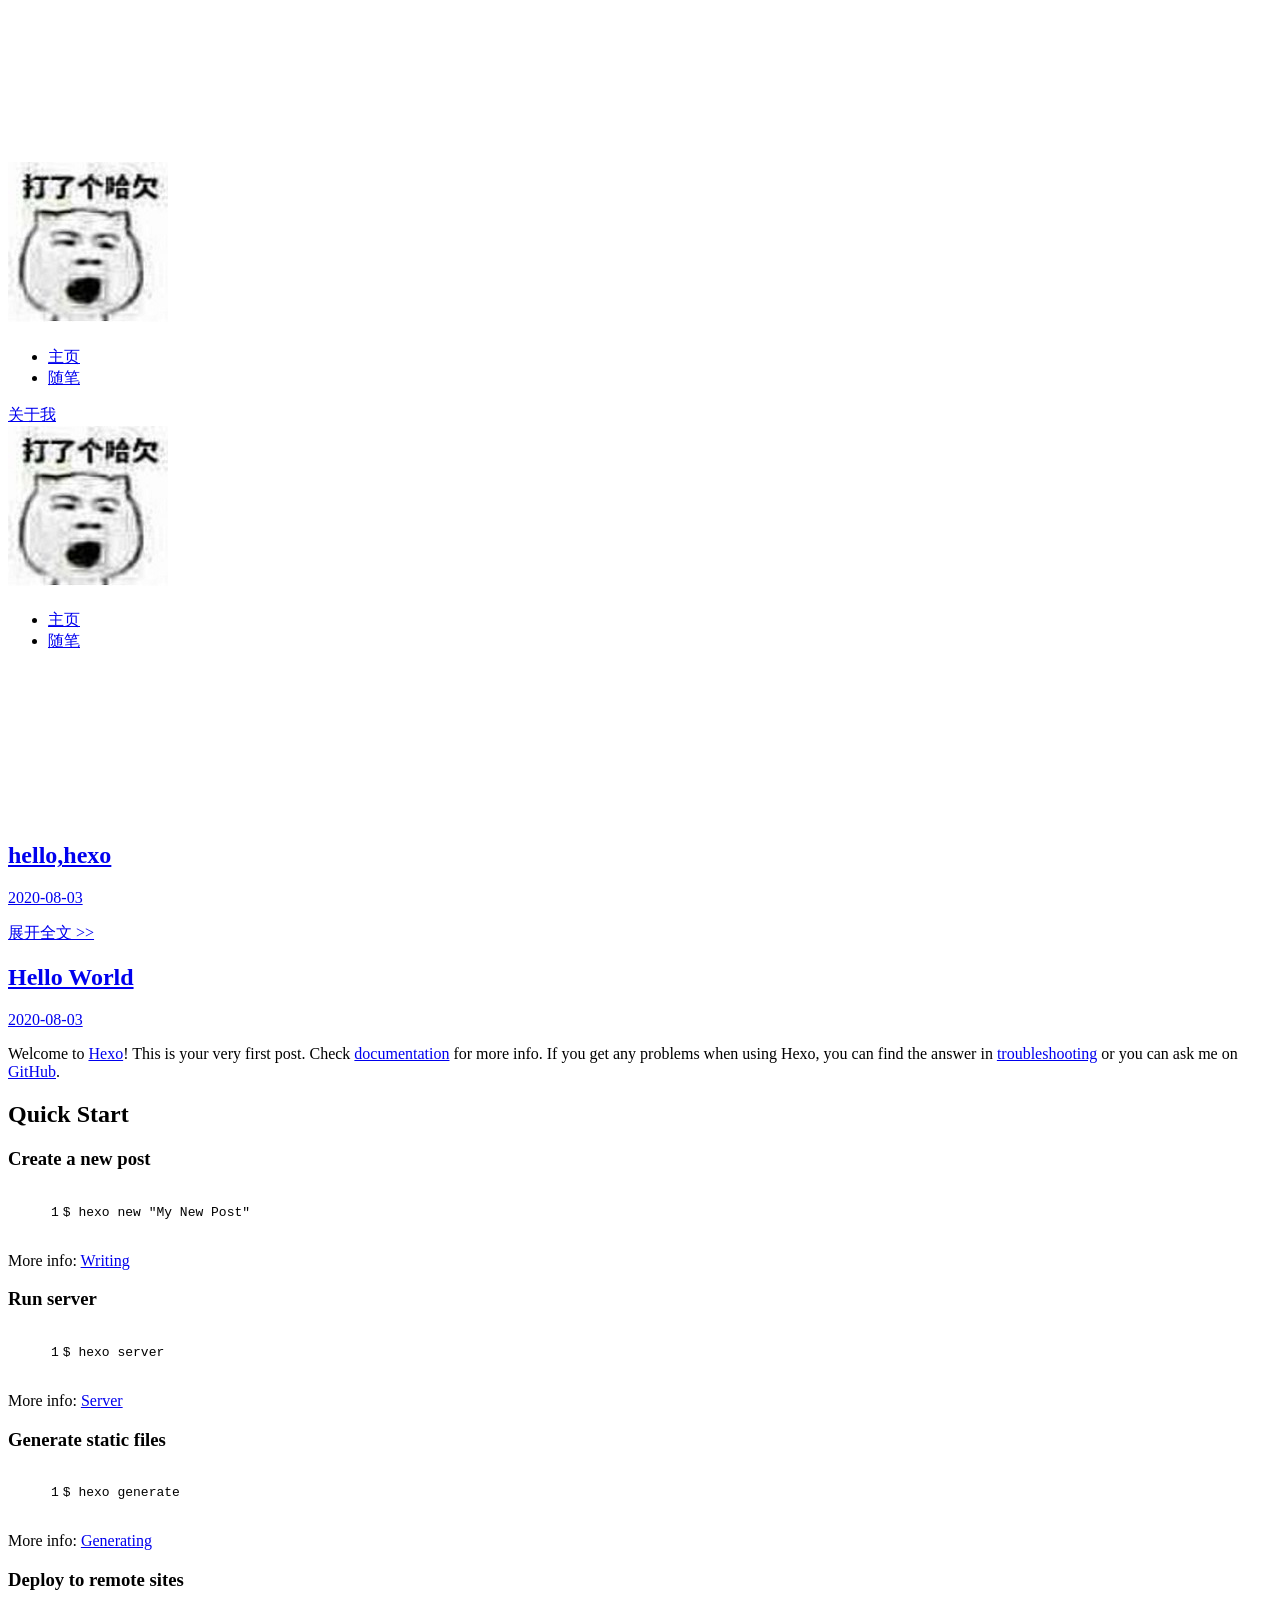
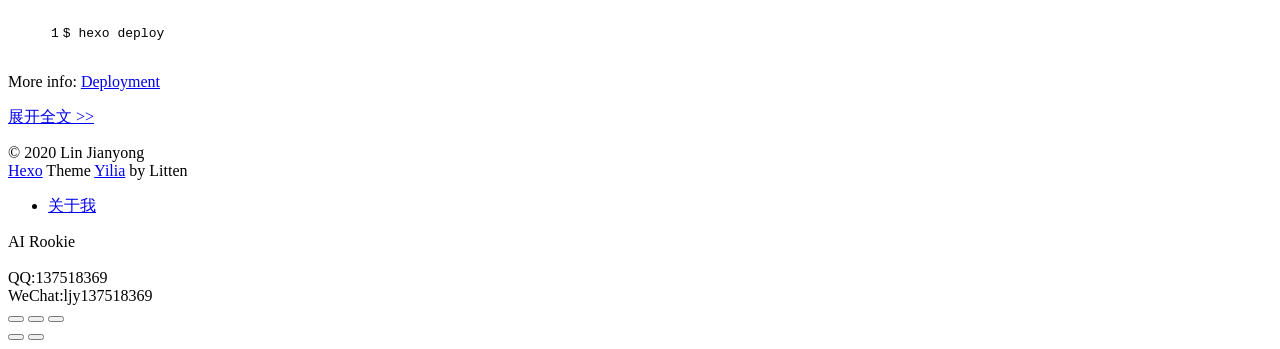
==== commit 6b72378e: "Update index.html test" ====
--- a/index.html
+++ b/index.html
@@ -6,7 +6,7 @@
   <meta name="renderer" content="webkit">
   <meta http-equiv="X-UA-Compatible" content="IE=edge" >
   <link rel="dns-prefetch" href="http://yoursite.com">
-  <title>LinJianyong</title>
+  <title>Lin Jianyong</title>
   <meta name="viewport" content="width=device-width, initial-scale=1, maximum-scale=1">
   <meta property="og:type" content="website">
 <meta property="og:title" content="LinJianyong">
@@ -418,4 +418,4 @@
 </div>
   </div>
 </body>
-</html>+</html>
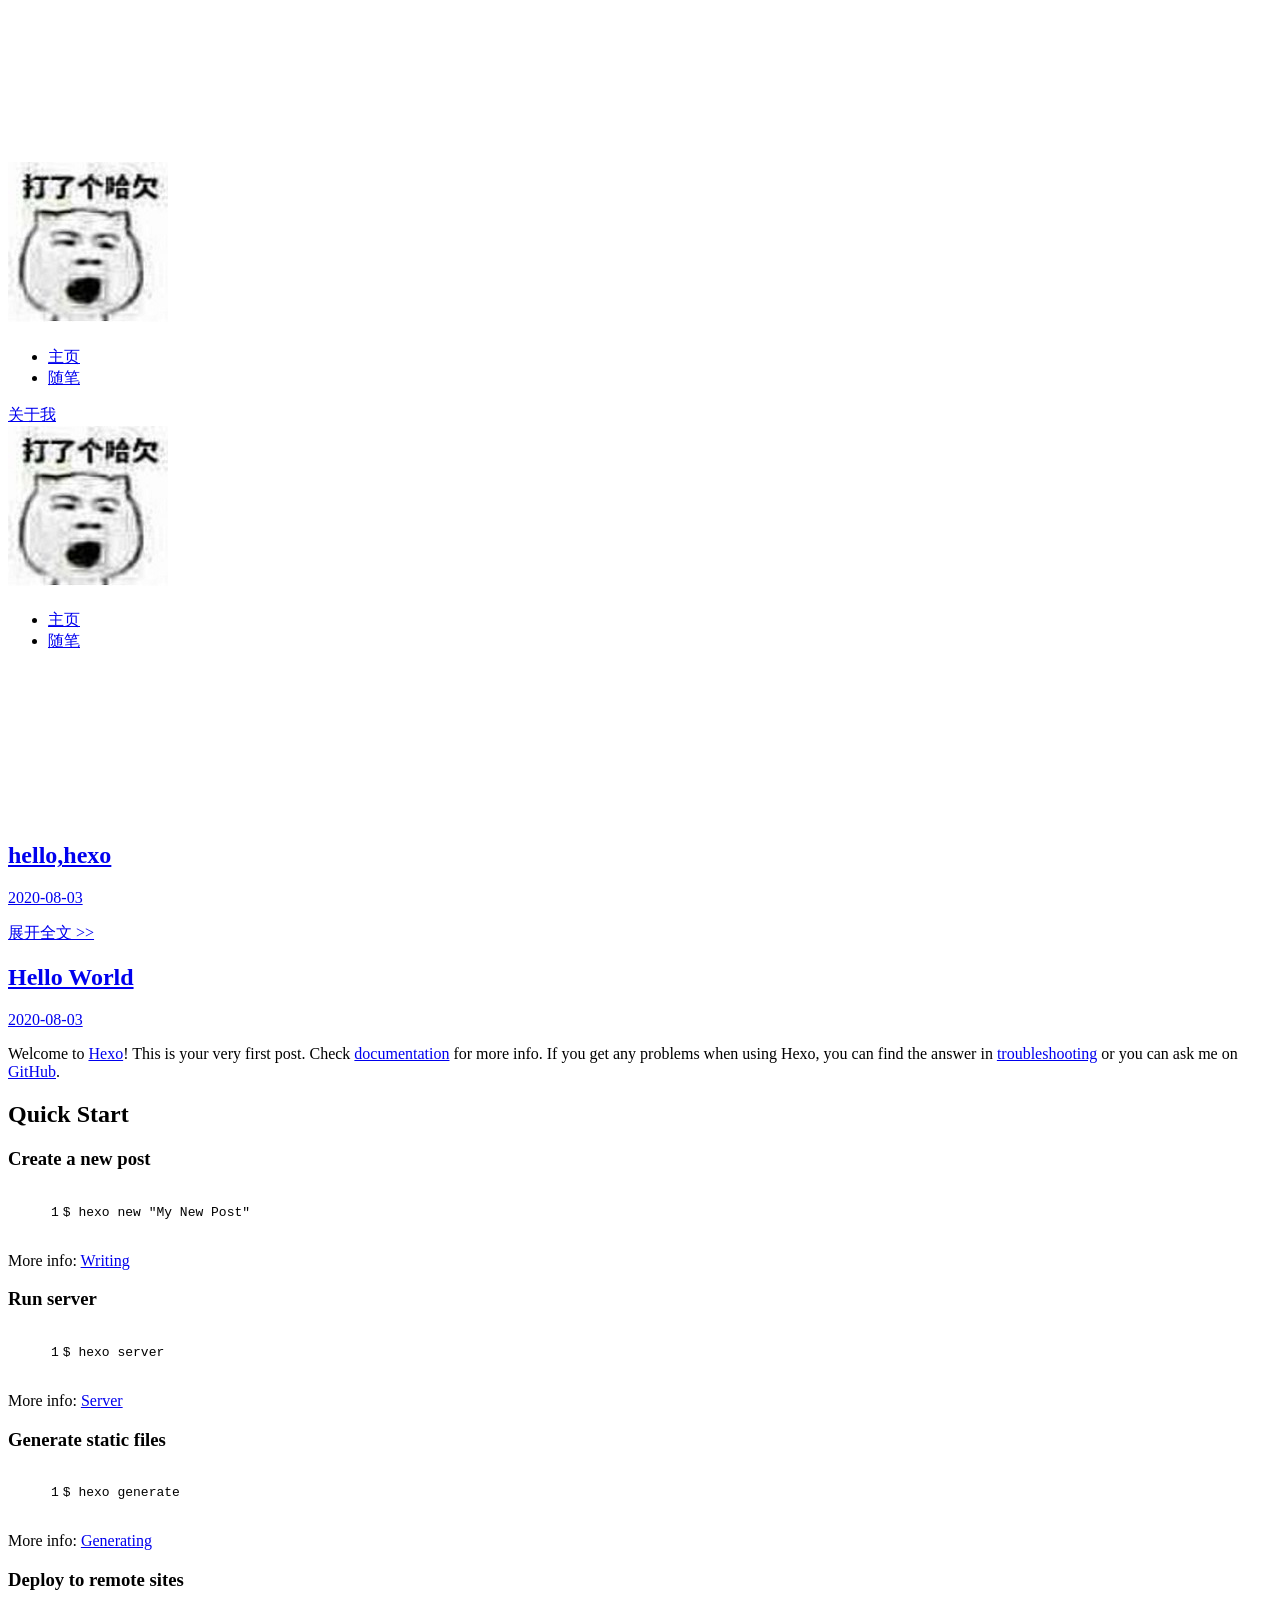
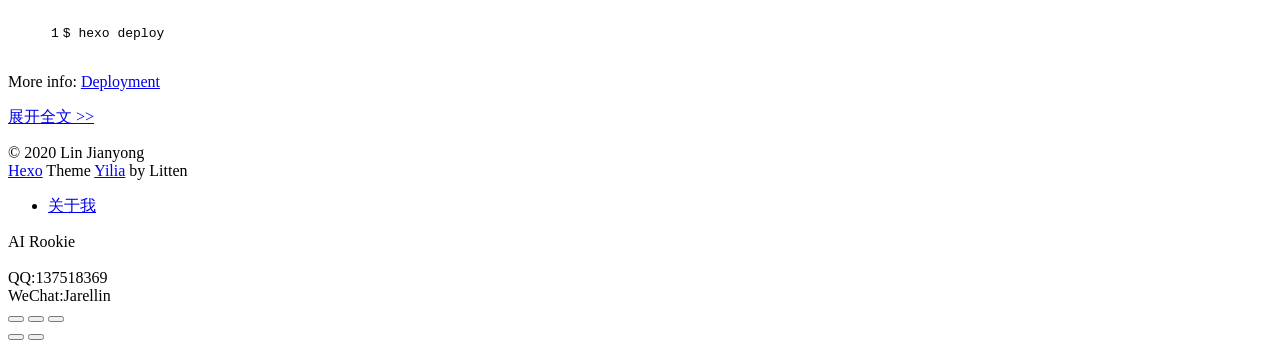
==== commit 6d79d5f6: "Update index.html test" ====
--- a/index.html
+++ b/index.html
@@ -343,7 +343,7 @@
     
     	<section class="tools-section tools-section-me" q-show="aboutme">
   	  	
-  	  		<div class="aboutme-wrap" id="js-aboutme">AI Rookie&lt;br&gt;&lt;br&gt;QQ:137518369&lt;br&gt;WeChat:ljy137518369</div>
+  	  		<div class="aboutme-wrap" id="js-aboutme">AI Rookie&lt;br&gt;&lt;br&gt;QQ:137518369&lt;br&gt;WeChat:Jarellin</div>
   	  	
     	</section>
     
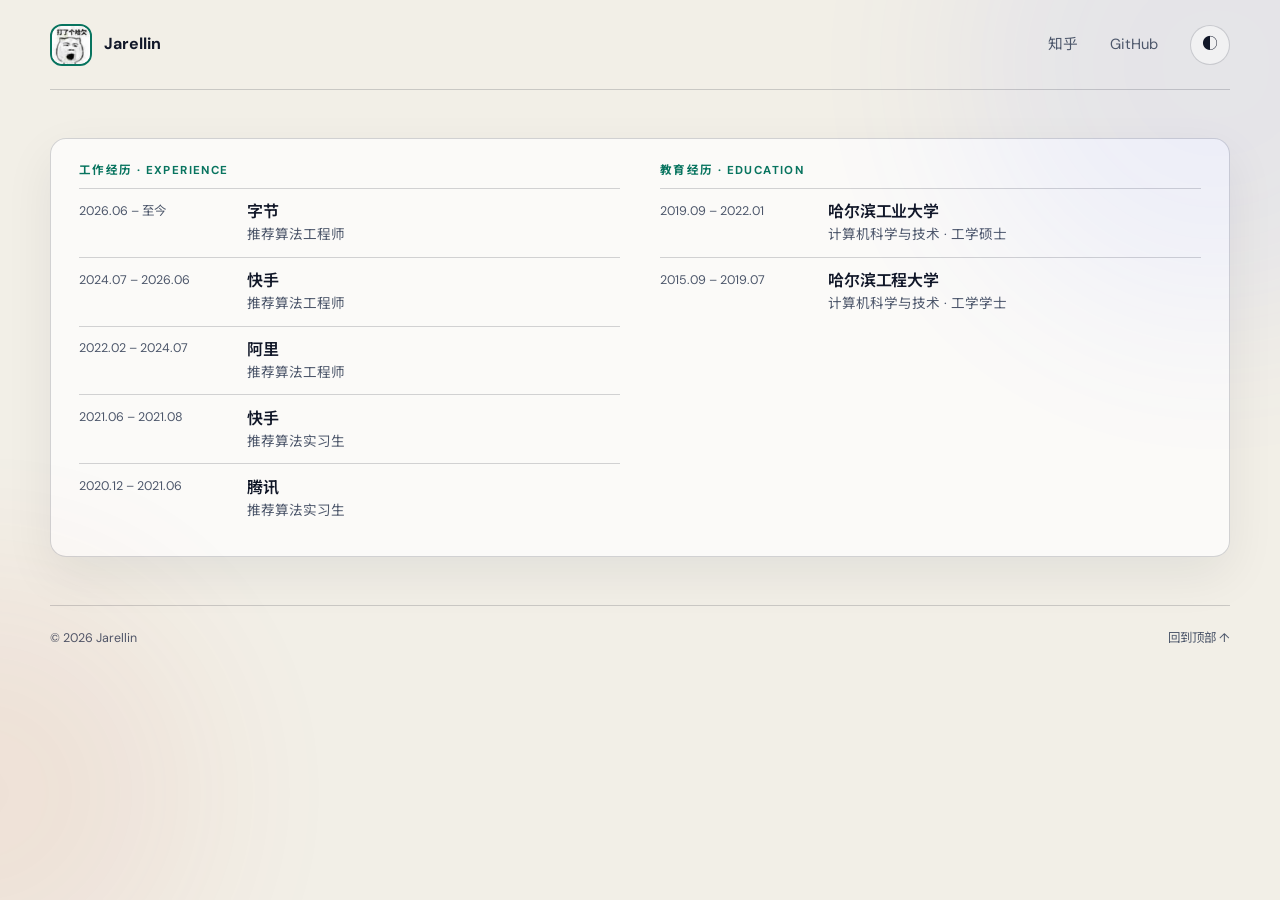
==== commit 0734f3e3: "Redesign personal homepage" ====
--- a/index.html
+++ b/index.html
@@ -1,421 +1,23 @@
-<!DOCTYPE html>
-<html>
+<!doctype html>
+<html lang="zh-CN">
 <head>
-  <meta charset="utf-8">
-  
-  <meta name="renderer" content="webkit">
-  <meta http-equiv="X-UA-Compatible" content="IE=edge" >
-  <link rel="dns-prefetch" href="http://yoursite.com">
-  <title>Lin Jianyong</title>
-  <meta name="viewport" content="width=device-width, initial-scale=1, maximum-scale=1">
-  <meta property="og:type" content="website">
-<meta property="og:title" content="LinJianyong">
-<meta property="og:url" content="http://yoursite.com/index.html">
-<meta property="og:site_name" content="LinJianyong">
-<meta property="og:locale">
-<meta property="article:author" content="Lin Jianyong">
-<meta name="twitter:card" content="summary">
-  
-    <link rel="alternative" href="/atom.xml" title="LinJianyong" type="application/atom+xml">
-  
-  
-    <link rel="icon" href="/favicon.png">
-  
-  <link rel="stylesheet" type="text/css" href="/./main.0cf68a.css">
-  <style type="text/css">
-  
-    #container.show {
-      background: linear-gradient(200deg,#a0cfe4,#e8c37e);
-    }
-  </style>
-  
-
-  
-
-<meta name="generator" content="Hexo 5.0.0"></head>
-
+  <meta charset="utf-8"><meta name="viewport" content="width=device-width,initial-scale=1">
+  <meta name="theme-color" content="#0b1020"><meta name="description" content="Jarellin 的个人主页：项目、探索与联系方式。">
+  <meta property="og:type" content="website"><meta property="og:title" content="Jarellin — Developer & Builder">
+  <meta property="og:description" content="Jarellin 的个人主页：公开项目、技术探索与持续学习。"><meta property="og:url" content="https://jarellin.github.io/">
+  <meta property="og:image" content="https://jarellin.github.io/assets/github-avatar.jpg">
+  <title>Jarellin — Developer & Builder</title>
+  <link rel="preconnect" href="https://fonts.googleapis.com"><link rel="preconnect" href="https://fonts.gstatic.com" crossorigin>
+  <link href="https://fonts.googleapis.com/css2?family=DM+Sans:wght@400;500;600;700&family=Noto+Sans+SC:wght@400;500;600;700&display=swap" rel="stylesheet">
+  <link rel="stylesheet" href="/styles.css">
+</head>
 <body>
-  <div id="container" q-class="show:isCtnShow">
-    <canvas id="anm-canvas" class="anm-canvas"></canvas>
-    <div class="left-col" q-class="show:isShow">
-      
-<div class="overlay" style="background: #4d4d4d"></div>
-<div class="intrude-less">
-	<header id="header" class="inner">
-		<a href="/" class="profilepic">
-			<img src="/img/1.jpg" class="js-avatar">
-		</a>
-		<hgroup>
-		  <h1 class="header-author"><a href="/"></a></h1>
-		</hgroup>
-		
-
-		<nav class="header-menu">
-			<ul>
-			
-				<li><a href="/">主页</a></li>
-	        
-				<li><a href="/tags/%E9%9A%8F%E7%AC%94/">随笔</a></li>
-	        
-			</ul>
-		</nav>
-		<nav class="header-smart-menu">
-    		
-    			
-    			<a q-on="click: openSlider(e, 'aboutme')" href="javascript:void(0)">关于我</a>
-    			
-            
-		</nav>
-		<nav class="header-nav">
-			<div class="social">
-				
-					<a class="github" target="_blank" href="https://github.com/LLLJJJYYY" title="github"><i class="icon-github"></i></a>
-		        
-					<a class="zhihu" target="_blank" href="https://www.zhihu.com/people/ljy-61" title="zhihu"><i class="icon-zhihu"></i></a>
-		        
-			</div>
-		</nav>
-	</header>		
-</div>
-
-    </div>
-    <div class="mid-col" q-class="show:isShow,hide:isShow|isFalse">
-      
-<nav id="mobile-nav">
-  	<div class="overlay js-overlay" style="background: #4d4d4d"></div>
-	<div class="btnctn js-mobile-btnctn">
-  		<div class="slider-trigger list" q-on="click: openSlider(e)"><i class="icon icon-sort"></i></div>
-	</div>
-	<div class="intrude-less">
-		<header id="header" class="inner">
-			<div class="profilepic">
-				<img src="/img/1.jpg" class="js-avatar">
-			</div>
-			<hgroup>
-			  <h1 class="header-author js-header-author"></h1>
-			</hgroup>
-			
-			
-			
-				
-			
-				
-			
-			
-			
-			<nav class="header-nav">
-				<div class="social">
-					
-						<a class="github" target="_blank" href="https://github.com/LLLJJJYYY" title="github"><i class="icon-github"></i></a>
-			        
-						<a class="zhihu" target="_blank" href="https://www.zhihu.com/people/ljy-61" title="zhihu"><i class="icon-zhihu"></i></a>
-			        
-				</div>
-			</nav>
-
-			<nav class="header-menu js-header-menu">
-				<ul style="width: 50%">
-				
-				
-					<li style="width: 50%"><a href="/">主页</a></li>
-		        
-					<li style="width: 50%"><a href="/tags/%E9%9A%8F%E7%AC%94/">随笔</a></li>
-		        
-				</ul>
-			</nav>
-		</header>				
-	</div>
-	<div class="mobile-mask" style="display:none" q-show="isShow"></div>
-</nav>
-
-      <div id="wrapper" class="body-wrap">
-        <div class="menu-l">
-          <div class="canvas-wrap">
-            <canvas data-colors="#eaeaea" data-sectionHeight="100" data-contentId="js-content" id="myCanvas1" class="anm-canvas"></canvas>
-          </div>
-          <div id="js-content" class="content-ll">
-            
-  
-    <article id="post-hello-hexo" class="article article-type-post  article-index" itemscope itemprop="blogPost">
-  <div class="article-inner">
-    
-      <header class="article-header">
-        
-  
-    <h1 itemprop="name">
-      <a class="article-title" href="/2020/08/03/hello-hexo/">hello,hexo</a>
-    </h1>
-  
-
-        
-        <a href="/2020/08/03/hello-hexo/" class="archive-article-date">
-  	<time datetime="2020-08-03T09:09:10.000Z" itemprop="datePublished"><i class="icon-calendar icon"></i>2020-08-03</time>
-</a>
-        
-      </header>
-    
-    <div class="article-entry" itemprop="articleBody">
-      
-        
-      
-
-      
-    </div>
-    <div class="article-info article-info-index">
-      
-      
-      
-
-      
-        <p class="article-more-link">
-          <a class="article-more-a" href="/2020/08/03/hello-hexo/">展开全文 >></a>
-        </p>
-      
-
-      
-      <div class="clearfix"></div>
-    </div>
-  </div>
-</article>
-
-<aside class="wrap-side-operation">
-    <div class="mod-side-operation">
-        
-        <div class="jump-container" id="js-jump-container" style="display:none;">
-            <a href="javascript:void(0)" class="mod-side-operation__jump-to-top">
-                <i class="icon-font icon-back"></i>
-            </a>
-            <div id="js-jump-plan-container" class="jump-plan-container" style="top: -11px;">
-                <i class="icon-font icon-plane jump-plane"></i>
-            </div>
-        </div>
-        
-        
-    </div>
-</aside>
-
-
-
-
-  
-    <article id="post-hello-world" class="article article-type-post  article-index" itemscope itemprop="blogPost">
-  <div class="article-inner">
-    
-      <header class="article-header">
-        
-  
-    <h1 itemprop="name">
-      <a class="article-title" href="/2020/08/03/hello-world/">Hello World</a>
-    </h1>
-  
-
-        
-        <a href="/2020/08/03/hello-world/" class="archive-article-date">
-  	<time datetime="2020-08-03T07:52:50.601Z" itemprop="datePublished"><i class="icon-calendar icon"></i>2020-08-03</time>
-</a>
-        
-      </header>
-    
-    <div class="article-entry" itemprop="articleBody">
-      
-        <p>Welcome to <a target="_blank" rel="noopener" href="https://hexo.io/">Hexo</a>! This is your very first post. Check <a target="_blank" rel="noopener" href="https://hexo.io/docs/">documentation</a> for more info. If you get any problems when using Hexo, you can find the answer in <a target="_blank" rel="noopener" href="https://hexo.io/docs/troubleshooting.html">troubleshooting</a> or you can ask me on <a target="_blank" rel="noopener" href="https://github.com/hexojs/hexo/issues">GitHub</a>.</p>
-<h2 id="Quick-Start"><a href="#Quick-Start" class="headerlink" title="Quick Start"></a>Quick Start</h2><h3 id="Create-a-new-post"><a href="#Create-a-new-post" class="headerlink" title="Create a new post"></a>Create a new post</h3><figure class="highlight bash"><table><tr><td class="gutter"><pre><span class="line">1</span><br></pre></td><td class="code"><pre><span class="line">$ hexo new <span class="string">&quot;My New Post&quot;</span></span><br></pre></td></tr></table></figure>
-
-<p>More info: <a target="_blank" rel="noopener" href="https://hexo.io/docs/writing.html">Writing</a></p>
-<h3 id="Run-server"><a href="#Run-server" class="headerlink" title="Run server"></a>Run server</h3><figure class="highlight bash"><table><tr><td class="gutter"><pre><span class="line">1</span><br></pre></td><td class="code"><pre><span class="line">$ hexo server</span><br></pre></td></tr></table></figure>
-
-<p>More info: <a target="_blank" rel="noopener" href="https://hexo.io/docs/server.html">Server</a></p>
-<h3 id="Generate-static-files"><a href="#Generate-static-files" class="headerlink" title="Generate static files"></a>Generate static files</h3><figure class="highlight bash"><table><tr><td class="gutter"><pre><span class="line">1</span><br></pre></td><td class="code"><pre><span class="line">$ hexo generate</span><br></pre></td></tr></table></figure>
-
-<p>More info: <a target="_blank" rel="noopener" href="https://hexo.io/docs/generating.html">Generating</a></p>
-<h3 id="Deploy-to-remote-sites"><a href="#Deploy-to-remote-sites" class="headerlink" title="Deploy to remote sites"></a>Deploy to remote sites</h3><figure class="highlight bash"><table><tr><td class="gutter"><pre><span class="line">1</span><br></pre></td><td class="code"><pre><span class="line">$ hexo deploy</span><br></pre></td></tr></table></figure>
-
-<p>More info: <a target="_blank" rel="noopener" href="https://hexo.io/docs/one-command-deployment.html">Deployment</a></p>
-
-      
-
-      
-    </div>
-    <div class="article-info article-info-index">
-      
-      
-      
-
-      
-        <p class="article-more-link">
-          <a class="article-more-a" href="/2020/08/03/hello-world/">展开全文 >></a>
-        </p>
-      
-
-      
-      <div class="clearfix"></div>
-    </div>
-  </div>
-</article>
-
-<aside class="wrap-side-operation">
-    <div class="mod-side-operation">
-        
-        <div class="jump-container" id="js-jump-container" style="display:none;">
-            <a href="javascript:void(0)" class="mod-side-operation__jump-to-top">
-                <i class="icon-font icon-back"></i>
-            </a>
-            <div id="js-jump-plan-container" class="jump-plan-container" style="top: -11px;">
-                <i class="icon-font icon-plane jump-plane"></i>
-            </div>
-        </div>
-        
-        
-    </div>
-</aside>
-
-
-
-
-  
-  
-
-
-          </div>
-        </div>
-      </div>
-      <footer id="footer">
-  <div class="outer">
-    <div id="footer-info">
-    	<div class="footer-left">
-    		&copy; 2020 Lin Jianyong
-    	</div>
-      	<div class="footer-right">
-      		<a href="http://hexo.io/" target="_blank">Hexo</a>  Theme <a href="https://github.com/litten/hexo-theme-yilia" target="_blank">Yilia</a> by Litten
-      	</div>
-    </div>
-  </div>
-</footer>
-    </div>
-    <script>
-	var yiliaConfig = {
-		mathjax: false,
-		isHome: true,
-		isPost: false,
-		isArchive: false,
-		isTag: false,
-		isCategory: false,
-		open_in_new: false,
-		toc_hide_index: true,
-		root: "/",
-		innerArchive: false,
-		showTags: false
-	}
-</script>
-
-<script>!function(t){function n(e){if(r[e])return r[e].exports;var i=r[e]={exports:{},id:e,loaded:!1};return t[e].call(i.exports,i,i.exports,n),i.loaded=!0,i.exports}var r={};n.m=t,n.c=r,n.p="./",n(0)}([function(t,n,r){r(195),t.exports=r(191)},function(t,n,r){var e=r(3),i=r(52),o=r(27),u=r(28),c=r(53),f="prototype",a=function(t,n,r){var s,l,h,v,p=t&a.F,d=t&a.G,y=t&a.S,g=t&a.P,b=t&a.B,m=d?e:y?e[n]||(e[n]={}):(e[n]||{})[f],x=d?i:i[n]||(i[n]={}),w=x[f]||(x[f]={});d&&(r=n);for(s in r)l=!p&&m&&void 0!==m[s],h=(l?m:r)[s],v=b&&l?c(h,e):g&&"function"==typeof h?c(Function.call,h):h,m&&u(m,s,h,t&a.U),x[s]!=h&&o(x,s,v),g&&w[s]!=h&&(w[s]=h)};e.core=i,a.F=1,a.G=2,a.S=4,a.P=8,a.B=16,a.W=32,a.U=64,a.R=128,t.exports=a},function(t,n,r){var e=r(6);t.exports=function(t){if(!e(t))throw TypeError(t+" is not an object!");return t}},function(t,n){var r=t.exports="undefined"!=typeof window&&window.Math==Math?window:"undefined"!=typeof self&&self.Math==Math?self:Function("return this")();"number"==typeof __g&&(__g=r)},function(t,n){t.exports=function(t){try{return!!t()}catch(t){return!0}}},function(t,n){var r=t.exports="undefined"!=typeof window&&window.Math==Math?window:"undefined"!=typeof self&&self.Math==Math?self:Function("return this")();"number"==typeof __g&&(__g=r)},function(t,n){t.exports=function(t){return"object"==typeof t?null!==t:"function"==typeof t}},function(t,n,r){var e=r(126)("wks"),i=r(76),o=r(3).Symbol,u="function"==typeof o;(t.exports=function(t){return e[t]||(e[t]=u&&o[t]||(u?o:i)("Symbol."+t))}).store=e},function(t,n){var r={}.hasOwnProperty;t.exports=function(t,n){return r.call(t,n)}},function(t,n,r){var e=r(94),i=r(33);t.exports=function(t){return e(i(t))}},function(t,n,r){t.exports=!r(4)(function(){return 7!=Object.defineProperty({},"a",{get:function(){return 7}}).a})},function(t,n,r){var e=r(2),i=r(167),o=r(50),u=Object.defineProperty;n.f=r(10)?Object.defineProperty:function(t,n,r){if(e(t),n=o(n,!0),e(r),i)try{return u(t,n,r)}catch(t){}if("get"in r||"set"in r)throw TypeError("Accessors not supported!");return"value"in r&&(t[n]=r.value),t}},function(t,n,r){t.exports=!r(18)(function(){return 7!=Object.defineProperty({},"a",{get:function(){return 7}}).a})},function(t,n,r){var e=r(14),i=r(22);t.exports=r(12)?function(t,n,r){return e.f(t,n,i(1,r))}:function(t,n,r){return t[n]=r,t}},function(t,n,r){var e=r(20),i=r(58),o=r(42),u=Object.defineProperty;n.f=r(12)?Object.defineProperty:function(t,n,r){if(e(t),n=o(n,!0),e(r),i)try{return u(t,n,r)}catch(t){}if("get"in r||"set"in r)throw TypeError("Accessors not supported!");return"value"in r&&(t[n]=r.value),t}},function(t,n,r){var e=r(40)("wks"),i=r(23),o=r(5).Symbol,u="function"==typeof o;(t.exports=function(t){return e[t]||(e[t]=u&&o[t]||(u?o:i)("Symbol."+t))}).store=e},function(t,n,r){var e=r(67),i=Math.min;t.exports=function(t){return t>0?i(e(t),9007199254740991):0}},function(t,n,r){var e=r(46);t.exports=function(t){return Object(e(t))}},function(t,n){t.exports=function(t){try{return!!t()}catch(t){return!0}}},function(t,n,r){var e=r(63),i=r(34);t.exports=Object.keys||function(t){return e(t,i)}},function(t,n,r){var e=r(21);t.exports=function(t){if(!e(t))throw TypeError(t+" is not an object!");return t}},function(t,n){t.exports=function(t){return"object"==typeof t?null!==t:"function"==typeof t}},function(t,n){t.exports=function(t,n){return{enumerable:!(1&t),configurable:!(2&t),writable:!(4&t),value:n}}},function(t,n){var r=0,e=Math.random();t.exports=function(t){return"Symbol(".concat(void 0===t?"":t,")_",(++r+e).toString(36))}},function(t,n){var r={}.hasOwnProperty;t.exports=function(t,n){return r.call(t,n)}},function(t,n){var r=t.exports={version:"2.4.0"};"number"==typeof __e&&(__e=r)},function(t,n){t.exports=function(t){if("function"!=typeof t)throw TypeError(t+" is not a function!");return t}},function(t,n,r){var e=r(11),i=r(66);t.exports=r(10)?function(t,n,r){return e.f(t,n,i(1,r))}:function(t,n,r){return t[n]=r,t}},function(t,n,r){var e=r(3),i=r(27),o=r(24),u=r(76)("src"),c="toString",f=Function[c],a=(""+f).split(c);r(52).inspectSource=function(t){return f.call(t)},(t.exports=function(t,n,r,c){var f="function"==typeof r;f&&(o(r,"name")||i(r,"name",n)),t[n]!==r&&(f&&(o(r,u)||i(r,u,t[n]?""+t[n]:a.join(String(n)))),t===e?t[n]=r:c?t[n]?t[n]=r:i(t,n,r):(delete t[n],i(t,n,r)))})(Function.prototype,c,function(){return"function"==typeof this&&this[u]||f.call(this)})},function(t,n,r){var e=r(1),i=r(4),o=r(46),u=function(t,n,r,e){var i=String(o(t)),u="<"+n;return""!==r&&(u+=" "+r+'="'+String(e).replace(/"/g,"&quot;")+'"'),u+">"+i+"</"+n+">"};t.exports=function(t,n){var r={};r[t]=n(u),e(e.P+e.F*i(function(){var n=""[t]('"');return n!==n.toLowerCase()||n.split('"').length>3}),"String",r)}},function(t,n,r){var e=r(115),i=r(46);t.exports=function(t){return e(i(t))}},function(t,n,r){var e=r(116),i=r(66),o=r(30),u=r(50),c=r(24),f=r(167),a=Object.getOwnPropertyDescriptor;n.f=r(10)?a:function(t,n){if(t=o(t),n=u(n,!0),f)try{return a(t,n)}catch(t){}if(c(t,n))return i(!e.f.call(t,n),t[n])}},function(t,n,r){var e=r(24),i=r(17),o=r(145)("IE_PROTO"),u=Object.prototype;t.exports=Object.getPrototypeOf||function(t){return t=i(t),e(t,o)?t[o]:"function"==typeof t.constructor&&t instanceof t.constructor?t.constructor.prototype:t instanceof Object?u:null}},function(t,n){t.exports=function(t){if(void 0==t)throw TypeError("Can't call method on  "+t);return t}},function(t,n){t.exports="constructor,hasOwnProperty,isPrototypeOf,propertyIsEnumerable,toLocaleString,toString,valueOf".split(",")},function(t,n){t.exports={}},function(t,n){t.exports=!0},function(t,n){n.f={}.propertyIsEnumerable},function(t,n,r){var e=r(14).f,i=r(8),o=r(15)("toStringTag");t.exports=function(t,n,r){t&&!i(t=r?t:t.prototype,o)&&e(t,o,{configurable:!0,value:n})}},function(t,n,r){var e=r(40)("keys"),i=r(23);t.exports=function(t){return e[t]||(e[t]=i(t))}},function(t,n,r){var e=r(5),i="__core-js_shared__",o=e[i]||(e[i]={});t.exports=function(t){return o[t]||(o[t]={})}},function(t,n){var r=Math.ceil,e=Math.floor;t.exports=function(t){return isNaN(t=+t)?0:(t>0?e:r)(t)}},function(t,n,r){var e=r(21);t.exports=function(t,n){if(!e(t))return t;var r,i;if(n&&"function"==typeof(r=t.toString)&&!e(i=r.call(t)))return i;if("function"==typeof(r=t.valueOf)&&!e(i=r.call(t)))return i;if(!n&&"function"==typeof(r=t.toString)&&!e(i=r.call(t)))return i;throw TypeError("Can't convert object to primitive value")}},function(t,n,r){var e=r(5),i=r(25),o=r(36),u=r(44),c=r(14).f;t.exports=function(t){var n=i.Symbol||(i.Symbol=o?{}:e.Symbol||{});"_"==t.charAt(0)||t in n||c(n,t,{value:u.f(t)})}},function(t,n,r){n.f=r(15)},function(t,n){var r={}.toString;t.exports=function(t){return r.call(t).slice(8,-1)}},function(t,n){t.exports=function(t){if(void 0==t)throw TypeError("Can't call method on  "+t);return t}},function(t,n,r){var e=r(4);t.exports=function(t,n){return!!t&&e(function(){n?t.call(null,function(){},1):t.call(null)})}},function(t,n,r){var e=r(53),i=r(115),o=r(17),u=r(16),c=r(203);t.exports=function(t,n){var r=1==t,f=2==t,a=3==t,s=4==t,l=6==t,h=5==t||l,v=n||c;return function(n,c,p){for(var d,y,g=o(n),b=i(g),m=e(c,p,3),x=u(b.length),w=0,S=r?v(n,x):f?v(n,0):void 0;x>w;w++)if((h||w in b)&&(d=b[w],y=m(d,w,g),t))if(r)S[w]=y;else if(y)switch(t){case 3:return!0;case 5:return d;case 6:return w;case 2:S.push(d)}else if(s)return!1;return l?-1:a||s?s:S}}},function(t,n,r){var e=r(1),i=r(52),o=r(4);t.exports=function(t,n){var r=(i.Object||{})[t]||Object[t],u={};u[t]=n(r),e(e.S+e.F*o(function(){r(1)}),"Object",u)}},function(t,n,r){var e=r(6);t.exports=function(t,n){if(!e(t))return t;var r,i;if(n&&"function"==typeof(r=t.toString)&&!e(i=r.call(t)))return i;if("function"==typeof(r=t.valueOf)&&!e(i=r.call(t)))return i;if(!n&&"function"==typeof(r=t.toString)&&!e(i=r.call(t)))return i;throw TypeError("Can't convert object to primitive value")}},function(t,n,r){var e=r(5),i=r(25),o=r(91),u=r(13),c="prototype",f=function(t,n,r){var a,s,l,h=t&f.F,v=t&f.G,p=t&f.S,d=t&f.P,y=t&f.B,g=t&f.W,b=v?i:i[n]||(i[n]={}),m=b[c],x=v?e:p?e[n]:(e[n]||{})[c];v&&(r=n);for(a in r)(s=!h&&x&&void 0!==x[a])&&a in b||(l=s?x[a]:r[a],b[a]=v&&"function"!=typeof x[a]?r[a]:y&&s?o(l,e):g&&x[a]==l?function(t){var n=function(n,r,e){if(this instanceof t){switch(arguments.length){case 0:return new t;case 1:return new t(n);case 2:return new t(n,r)}return new t(n,r,e)}return t.apply(this,arguments)};return n[c]=t[c],n}(l):d&&"function"==typeof l?o(Function.call,l):l,d&&((b.virtual||(b.virtual={}))[a]=l,t&f.R&&m&&!m[a]&&u(m,a,l)))};f.F=1,f.G=2,f.S=4,f.P=8,f.B=16,f.W=32,f.U=64,f.R=128,t.exports=f},function(t,n){var r=t.exports={version:"2.4.0"};"number"==typeof __e&&(__e=r)},function(t,n,r){var e=r(26);t.exports=function(t,n,r){if(e(t),void 0===n)return t;switch(r){case 1:return function(r){return t.call(n,r)};case 2:return function(r,e){return t.call(n,r,e)};case 3:return function(r,e,i){return t.call(n,r,e,i)}}return function(){return t.apply(n,arguments)}}},function(t,n,r){var e=r(183),i=r(1),o=r(126)("metadata"),u=o.store||(o.store=new(r(186))),c=function(t,n,r){var i=u.get(t);if(!i){if(!r)return;u.set(t,i=new e)}var o=i.get(n);if(!o){if(!r)return;i.set(n,o=new e)}return o},f=function(t,n,r){var e=c(n,r,!1);return void 0!==e&&e.has(t)},a=function(t,n,r){var e=c(n,r,!1);return void 0===e?void 0:e.get(t)},s=function(t,n,r,e){c(r,e,!0).set(t,n)},l=function(t,n){var r=c(t,n,!1),e=[];return r&&r.forEach(function(t,n){e.push(n)}),e},h=function(t){return void 0===t||"symbol"==typeof t?t:String(t)},v=function(t){i(i.S,"Reflect",t)};t.exports={store:u,map:c,has:f,get:a,set:s,keys:l,key:h,exp:v}},function(t,n,r){"use strict";if(r(10)){var e=r(69),i=r(3),o=r(4),u=r(1),c=r(127),f=r(152),a=r(53),s=r(68),l=r(66),h=r(27),v=r(73),p=r(67),d=r(16),y=r(75),g=r(50),b=r(24),m=r(180),x=r(114),w=r(6),S=r(17),_=r(137),O=r(70),E=r(32),P=r(71).f,j=r(154),F=r(76),M=r(7),A=r(48),N=r(117),T=r(146),I=r(155),k=r(80),L=r(123),R=r(74),C=r(130),D=r(160),U=r(11),W=r(31),G=U.f,B=W.f,V=i.RangeError,z=i.TypeError,q=i.Uint8Array,K="ArrayBuffer",J="Shared"+K,Y="BYTES_PER_ELEMENT",H="prototype",$=Array[H],X=f.ArrayBuffer,Q=f.DataView,Z=A(0),tt=A(2),nt=A(3),rt=A(4),et=A(5),it=A(6),ot=N(!0),ut=N(!1),ct=I.values,ft=I.keys,at=I.entries,st=$.lastIndexOf,lt=$.reduce,ht=$.reduceRight,vt=$.join,pt=$.sort,dt=$.slice,yt=$.toString,gt=$.toLocaleString,bt=M("iterator"),mt=M("toStringTag"),xt=F("typed_constructor"),wt=F("def_constructor"),St=c.CONSTR,_t=c.TYPED,Ot=c.VIEW,Et="Wrong length!",Pt=A(1,function(t,n){return Tt(T(t,t[wt]),n)}),jt=o(function(){return 1===new q(new Uint16Array([1]).buffer)[0]}),Ft=!!q&&!!q[H].set&&o(function(){new q(1).set({})}),Mt=function(t,n){if(void 0===t)throw z(Et);var r=+t,e=d(t);if(n&&!m(r,e))throw V(Et);return e},At=function(t,n){var r=p(t);if(r<0||r%n)throw V("Wrong offset!");return r},Nt=function(t){if(w(t)&&_t in t)return t;throw z(t+" is not a typed array!")},Tt=function(t,n){if(!(w(t)&&xt in t))throw z("It is not a typed array constructor!");return new t(n)},It=function(t,n){return kt(T(t,t[wt]),n)},kt=function(t,n){for(var r=0,e=n.length,i=Tt(t,e);e>r;)i[r]=n[r++];return i},Lt=function(t,n,r){G(t,n,{get:function(){return this._d[r]}})},Rt=function(t){var n,r,e,i,o,u,c=S(t),f=arguments.length,s=f>1?arguments[1]:void 0,l=void 0!==s,h=j(c);if(void 0!=h&&!_(h)){for(u=h.call(c),e=[],n=0;!(o=u.next()).done;n++)e.push(o.value);c=e}for(l&&f>2&&(s=a(s,arguments[2],2)),n=0,r=d(c.length),i=Tt(this,r);r>n;n++)i[n]=l?s(c[n],n):c[n];return i},Ct=function(){for(var t=0,n=arguments.length,r=Tt(this,n);n>t;)r[t]=arguments[t++];return r},Dt=!!q&&o(function(){gt.call(new q(1))}),Ut=function(){return gt.apply(Dt?dt.call(Nt(this)):Nt(this),arguments)},Wt={copyWithin:function(t,n){return D.call(Nt(this),t,n,arguments.length>2?arguments[2]:void 0)},every:function(t){return rt(Nt(this),t,arguments.length>1?arguments[1]:void 0)},fill:function(t){return C.apply(Nt(this),arguments)},filter:function(t){return It(this,tt(Nt(this),t,arguments.length>1?arguments[1]:void 0))},find:function(t){return et(Nt(this),t,arguments.length>1?arguments[1]:void 0)},findIndex:function(t){return it(Nt(this),t,arguments.length>1?arguments[1]:void 0)},forEach:function(t){Z(Nt(this),t,arguments.length>1?arguments[1]:void 0)},indexOf:function(t){return ut(Nt(this),t,arguments.length>1?arguments[1]:void 0)},includes:function(t){return ot(Nt(this),t,arguments.length>1?arguments[1]:void 0)},join:function(t){return vt.apply(Nt(this),arguments)},lastIndexOf:function(t){return st.apply(Nt(this),arguments)},map:function(t){return Pt(Nt(this),t,arguments.length>1?arguments[1]:void 0)},reduce:function(t){return lt.apply(Nt(this),arguments)},reduceRight:function(t){return ht.apply(Nt(this),arguments)},reverse:function(){for(var t,n=this,r=Nt(n).length,e=Math.floor(r/2),i=0;i<e;)t=n[i],n[i++]=n[--r],n[r]=t;return n},some:function(t){return nt(Nt(this),t,arguments.length>1?arguments[1]:void 0)},sort:function(t){return pt.call(Nt(this),t)},subarray:function(t,n){var r=Nt(this),e=r.length,i=y(t,e);return new(T(r,r[wt]))(r.buffer,r.byteOffset+i*r.BYTES_PER_ELEMENT,d((void 0===n?e:y(n,e))-i))}},Gt=function(t,n){return It(this,dt.call(Nt(this),t,n))},Bt=function(t){Nt(this);var n=At(arguments[1],1),r=this.length,e=S(t),i=d(e.length),o=0;if(i+n>r)throw V(Et);for(;o<i;)this[n+o]=e[o++]},Vt={entries:function(){return at.call(Nt(this))},keys:function(){return ft.call(Nt(this))},values:function(){return ct.call(Nt(this))}},zt=function(t,n){return w(t)&&t[_t]&&"symbol"!=typeof n&&n in t&&String(+n)==String(n)},qt=function(t,n){return zt(t,n=g(n,!0))?l(2,t[n]):B(t,n)},Kt=function(t,n,r){return!(zt(t,n=g(n,!0))&&w(r)&&b(r,"value"))||b(r,"get")||b(r,"set")||r.configurable||b(r,"writable")&&!r.writable||b(r,"enumerable")&&!r.enumerable?G(t,n,r):(t[n]=r.value,t)};St||(W.f=qt,U.f=Kt),u(u.S+u.F*!St,"Object",{getOwnPropertyDescriptor:qt,defineProperty:Kt}),o(function(){yt.call({})})&&(yt=gt=function(){return vt.call(this)});var Jt=v({},Wt);v(Jt,Vt),h(Jt,bt,Vt.values),v(Jt,{slice:Gt,set:Bt,constructor:function(){},toString:yt,toLocaleString:Ut}),Lt(Jt,"buffer","b"),Lt(Jt,"byteOffset","o"),Lt(Jt,"byteLength","l"),Lt(Jt,"length","e"),G(Jt,mt,{get:function(){return this[_t]}}),t.exports=function(t,n,r,f){f=!!f;var a=t+(f?"Clamped":"")+"Array",l="Uint8Array"!=a,v="get"+t,p="set"+t,y=i[a],g=y||{},b=y&&E(y),m=!y||!c.ABV,S={},_=y&&y[H],j=function(t,r){var e=t._d;return e.v[v](r*n+e.o,jt)},F=function(t,r,e){var i=t._d;f&&(e=(e=Math.round(e))<0?0:e>255?255:255&e),i.v[p](r*n+i.o,e,jt)},M=function(t,n){G(t,n,{get:function(){return j(this,n)},set:function(t){return F(this,n,t)},enumerable:!0})};m?(y=r(function(t,r,e,i){s(t,y,a,"_d");var o,u,c,f,l=0,v=0;if(w(r)){if(!(r instanceof X||(f=x(r))==K||f==J))return _t in r?kt(y,r):Rt.call(y,r);o=r,v=At(e,n);var p=r.byteLength;if(void 0===i){if(p%n)throw V(Et);if((u=p-v)<0)throw V(Et)}else if((u=d(i)*n)+v>p)throw V(Et);c=u/n}else c=Mt(r,!0),u=c*n,o=new X(u);for(h(t,"_d",{b:o,o:v,l:u,e:c,v:new Q(o)});l<c;)M(t,l++)}),_=y[H]=O(Jt),h(_,"constructor",y)):L(function(t){new y(null),new y(t)},!0)||(y=r(function(t,r,e,i){s(t,y,a);var o;return w(r)?r instanceof X||(o=x(r))==K||o==J?void 0!==i?new g(r,At(e,n),i):void 0!==e?new g(r,At(e,n)):new g(r):_t in r?kt(y,r):Rt.call(y,r):new g(Mt(r,l))}),Z(b!==Function.prototype?P(g).concat(P(b)):P(g),function(t){t in y||h(y,t,g[t])}),y[H]=_,e||(_.constructor=y));var A=_[bt],N=!!A&&("values"==A.name||void 0==A.name),T=Vt.values;h(y,xt,!0),h(_,_t,a),h(_,Ot,!0),h(_,wt,y),(f?new y(1)[mt]==a:mt in _)||G(_,mt,{get:function(){return a}}),S[a]=y,u(u.G+u.W+u.F*(y!=g),S),u(u.S,a,{BYTES_PER_ELEMENT:n,from:Rt,of:Ct}),Y in _||h(_,Y,n),u(u.P,a,Wt),R(a),u(u.P+u.F*Ft,a,{set:Bt}),u(u.P+u.F*!N,a,Vt),u(u.P+u.F*(_.toString!=yt),a,{toString:yt}),u(u.P+u.F*o(function(){new y(1).slice()}),a,{slice:Gt}),u(u.P+u.F*(o(function(){return[1,2].toLocaleString()!=new y([1,2]).toLocaleString()})||!o(function(){_.toLocaleString.call([1,2])})),a,{toLocaleString:Ut}),k[a]=N?A:T,e||N||h(_,bt,T)}}else t.exports=function(){}},function(t,n){var r={}.toString;t.exports=function(t){return r.call(t).slice(8,-1)}},function(t,n,r){var e=r(21),i=r(5).document,o=e(i)&&e(i.createElement);t.exports=function(t){return o?i.createElement(t):{}}},function(t,n,r){t.exports=!r(12)&&!r(18)(function(){return 7!=Object.defineProperty(r(57)("div"),"a",{get:function(){return 7}}).a})},function(t,n,r){"use strict";var e=r(36),i=r(51),o=r(64),u=r(13),c=r(8),f=r(35),a=r(96),s=r(38),l=r(103),h=r(15)("iterator"),v=!([].keys&&"next"in[].keys()),p="keys",d="values",y=function(){return this};t.exports=function(t,n,r,g,b,m,x){a(r,n,g);var w,S,_,O=function(t){if(!v&&t in F)return F[t];switch(t){case p:case d:return function(){return new r(this,t)}}return function(){return new r(this,t)}},E=n+" Iterator",P=b==d,j=!1,F=t.prototype,M=F[h]||F["@@iterator"]||b&&F[b],A=M||O(b),N=b?P?O("entries"):A:void 0,T="Array"==n?F.entries||M:M;if(T&&(_=l(T.call(new t)))!==Object.prototype&&(s(_,E,!0),e||c(_,h)||u(_,h,y)),P&&M&&M.name!==d&&(j=!0,A=function(){return M.call(this)}),e&&!x||!v&&!j&&F[h]||u(F,h,A),f[n]=A,f[E]=y,b)if(w={values:P?A:O(d),keys:m?A:O(p),entries:N},x)for(S in w)S in F||o(F,S,w[S]);else i(i.P+i.F*(v||j),n,w);return w}},function(t,n,r){var e=r(20),i=r(100),o=r(34),u=r(39)("IE_PROTO"),c=function(){},f="prototype",a=function(){var t,n=r(57)("iframe"),e=o.length;for(n.style.display="none",r(93).appendChild(n),n.src="javascript:",t=n.contentWindow.document,t.open(),t.write("<script>document.F=Object<\/script>"),t.close(),a=t.F;e--;)delete a[f][o[e]];return a()};t.exports=Object.create||function(t,n){var r;return null!==t?(c[f]=e(t),r=new c,c[f]=null,r[u]=t):r=a(),void 0===n?r:i(r,n)}},function(t,n,r){var e=r(63),i=r(34).concat("length","prototype");n.f=Object.getOwnPropertyNames||function(t){return e(t,i)}},function(t,n){n.f=Object.getOwnPropertySymbols},function(t,n,r){var e=r(8),i=r(9),o=r(90)(!1),u=r(39)("IE_PROTO");t.exports=function(t,n){var r,c=i(t),f=0,a=[];for(r in c)r!=u&&e(c,r)&&a.push(r);for(;n.length>f;)e(c,r=n[f++])&&(~o(a,r)||a.push(r));return a}},function(t,n,r){t.exports=r(13)},function(t,n,r){var e=r(76)("meta"),i=r(6),o=r(24),u=r(11).f,c=0,f=Object.isExtensible||function(){return!0},a=!r(4)(function(){return f(Object.preventExtensions({}))}),s=function(t){u(t,e,{value:{i:"O"+ ++c,w:{}}})},l=function(t,n){if(!i(t))return"symbol"==typeof t?t:("string"==typeof t?"S":"P")+t;if(!o(t,e)){if(!f(t))return"F";if(!n)return"E";s(t)}return t[e].i},h=function(t,n){if(!o(t,e)){if(!f(t))return!0;if(!n)return!1;s(t)}return t[e].w},v=function(t){return a&&p.NEED&&f(t)&&!o(t,e)&&s(t),t},p=t.exports={KEY:e,NEED:!1,fastKey:l,getWeak:h,onFreeze:v}},function(t,n){t.exports=function(t,n){return{enumerable:!(1&t),configurable:!(2&t),writable:!(4&t),value:n}}},function(t,n){var r=Math.ceil,e=Math.floor;t.exports=function(t){return isNaN(t=+t)?0:(t>0?e:r)(t)}},function(t,n){t.exports=function(t,n,r,e){if(!(t instanceof n)||void 0!==e&&e in t)throw TypeError(r+": incorrect invocation!");return t}},function(t,n){t.exports=!1},function(t,n,r){var e=r(2),i=r(173),o=r(133),u=r(145)("IE_PROTO"),c=function(){},f="prototype",a=function(){var t,n=r(132)("iframe"),e=o.length;for(n.style.display="none",r(135).appendChild(n),n.src="javascript:",t=n.contentWindow.document,t.open(),t.write("<script>document.F=Object<\/script>"),t.close(),a=t.F;e--;)delete a[f][o[e]];return a()};t.exports=Object.create||function(t,n){var r;return null!==t?(c[f]=e(t),r=new c,c[f]=null,r[u]=t):r=a(),void 0===n?r:i(r,n)}},function(t,n,r){var e=r(175),i=r(133).concat("length","prototype");n.f=Object.getOwnPropertyNames||function(t){return e(t,i)}},function(t,n,r){var e=r(175),i=r(133);t.exports=Object.keys||function(t){return e(t,i)}},function(t,n,r){var e=r(28);t.exports=function(t,n,r){for(var i in n)e(t,i,n[i],r);return t}},function(t,n,r){"use strict";var e=r(3),i=r(11),o=r(10),u=r(7)("species");t.exports=function(t){var n=e[t];o&&n&&!n[u]&&i.f(n,u,{configurable:!0,get:function(){return this}})}},function(t,n,r){var e=r(67),i=Math.max,o=Math.min;t.exports=function(t,n){return t=e(t),t<0?i(t+n,0):o(t,n)}},function(t,n){var r=0,e=Math.random();t.exports=function(t){return"Symbol(".concat(void 0===t?"":t,")_",(++r+e).toString(36))}},function(t,n,r){var e=r(33);t.exports=function(t){return Object(e(t))}},function(t,n,r){var e=r(7)("unscopables"),i=Array.prototype;void 0==i[e]&&r(27)(i,e,{}),t.exports=function(t){i[e][t]=!0}},function(t,n,r){var e=r(53),i=r(169),o=r(137),u=r(2),c=r(16),f=r(154),a={},s={},n=t.exports=function(t,n,r,l,h){var v,p,d,y,g=h?function(){return t}:f(t),b=e(r,l,n?2:1),m=0;if("function"!=typeof g)throw TypeError(t+" is not iterable!");if(o(g)){for(v=c(t.length);v>m;m++)if((y=n?b(u(p=t[m])[0],p[1]):b(t[m]))===a||y===s)return y}else for(d=g.call(t);!(p=d.next()).done;)if((y=i(d,b,p.value,n))===a||y===s)return y};n.BREAK=a,n.RETURN=s},function(t,n){t.exports={}},function(t,n,r){var e=r(11).f,i=r(24),o=r(7)("toStringTag");t.exports=function(t,n,r){t&&!i(t=r?t:t.prototype,o)&&e(t,o,{configurable:!0,value:n})}},function(t,n,r){var e=r(1),i=r(46),o=r(4),u=r(150),c="["+u+"]",f="​-",a=RegExp("^"+c+c+"*"),s=RegExp(c+c+"*$"),l=function(t,n,r){var i={},c=o(function(){return!!u[t]()||f[t]()!=f}),a=i[t]=c?n(h):u[t];r&&(i[r]=a),e(e.P+e.F*c,"String",i)},h=l.trim=function(t,n){return t=String(i(t)),1&n&&(t=t.replace(a,"")),2&n&&(t=t.replace(s,"")),t};t.exports=l},function(t,n,r){t.exports={default:r(86),__esModule:!0}},function(t,n,r){t.exports={default:r(87),__esModule:!0}},function(t,n,r){"use strict";function e(t){return t&&t.__esModule?t:{default:t}}n.__esModule=!0;var i=r(84),o=e(i),u=r(83),c=e(u),f="function"==typeof c.default&&"symbol"==typeof o.default?function(t){return typeof t}:function(t){return t&&"function"==typeof c.default&&t.constructor===c.default&&t!==c.default.prototype?"symbol":typeof t};n.default="function"==typeof c.default&&"symbol"===f(o.default)?function(t){return void 0===t?"undefined":f(t)}:function(t){return t&&"function"==typeof c.default&&t.constructor===c.default&&t!==c.default.prototype?"symbol":void 0===t?"undefined":f(t)}},function(t,n,r){r(110),r(108),r(111),r(112),t.exports=r(25).Symbol},function(t,n,r){r(109),r(113),t.exports=r(44).f("iterator")},function(t,n){t.exports=function(t){if("function"!=typeof t)throw TypeError(t+" is not a function!");return t}},function(t,n){t.exports=function(){}},function(t,n,r){var e=r(9),i=r(106),o=r(105);t.exports=function(t){return function(n,r,u){var c,f=e(n),a=i(f.length),s=o(u,a);if(t&&r!=r){for(;a>s;)if((c=f[s++])!=c)return!0}else for(;a>s;s++)if((t||s in f)&&f[s]===r)return t||s||0;return!t&&-1}}},function(t,n,r){var e=r(88);t.exports=function(t,n,r){if(e(t),void 0===n)return t;switch(r){case 1:return function(r){return t.call(n,r)};case 2:return function(r,e){return t.call(n,r,e)};case 3:return function(r,e,i){return t.call(n,r,e,i)}}return function(){return t.apply(n,arguments)}}},function(t,n,r){var e=r(19),i=r(62),o=r(37);t.exports=function(t){var n=e(t),r=i.f;if(r)for(var u,c=r(t),f=o.f,a=0;c.length>a;)f.call(t,u=c[a++])&&n.push(u);return n}},function(t,n,r){t.exports=r(5).document&&document.documentElement},function(t,n,r){var e=r(56);t.exports=Object("z").propertyIsEnumerable(0)?Object:function(t){return"String"==e(t)?t.split(""):Object(t)}},function(t,n,r){var e=r(56);t.exports=Array.isArray||function(t){return"Array"==e(t)}},function(t,n,r){"use strict";var e=r(60),i=r(22),o=r(38),u={};r(13)(u,r(15)("iterator"),function(){return this}),t.exports=function(t,n,r){t.prototype=e(u,{next:i(1,r)}),o(t,n+" Iterator")}},function(t,n){t.exports=function(t,n){return{value:n,done:!!t}}},function(t,n,r){var e=r(19),i=r(9);t.exports=function(t,n){for(var r,o=i(t),u=e(o),c=u.length,f=0;c>f;)if(o[r=u[f++]]===n)return r}},function(t,n,r){var e=r(23)("meta"),i=r(21),o=r(8),u=r(14).f,c=0,f=Object.isExtensible||function(){return!0},a=!r(18)(function(){return f(Object.preventExtensions({}))}),s=function(t){u(t,e,{value:{i:"O"+ ++c,w:{}}})},l=function(t,n){if(!i(t))return"symbol"==typeof t?t:("string"==typeof t?"S":"P")+t;if(!o(t,e)){if(!f(t))return"F";if(!n)return"E";s(t)}return t[e].i},h=function(t,n){if(!o(t,e)){if(!f(t))return!0;if(!n)return!1;s(t)}return t[e].w},v=function(t){return a&&p.NEED&&f(t)&&!o(t,e)&&s(t),t},p=t.exports={KEY:e,NEED:!1,fastKey:l,getWeak:h,onFreeze:v}},function(t,n,r){var e=r(14),i=r(20),o=r(19);t.exports=r(12)?Object.defineProperties:function(t,n){i(t);for(var r,u=o(n),c=u.length,f=0;c>f;)e.f(t,r=u[f++],n[r]);return t}},function(t,n,r){var e=r(37),i=r(22),o=r(9),u=r(42),c=r(8),f=r(58),a=Object.getOwnPropertyDescriptor;n.f=r(12)?a:function(t,n){if(t=o(t),n=u(n,!0),f)try{return a(t,n)}catch(t){}if(c(t,n))return i(!e.f.call(t,n),t[n])}},function(t,n,r){var e=r(9),i=r(61).f,o={}.toString,u="object"==typeof window&&window&&Object.getOwnPropertyNames?Object.getOwnPropertyNames(window):[],c=function(t){try{return i(t)}catch(t){return u.slice()}};t.exports.f=function(t){return u&&"[object Window]"==o.call(t)?c(t):i(e(t))}},function(t,n,r){var e=r(8),i=r(77),o=r(39)("IE_PROTO"),u=Object.prototype;t.exports=Object.getPrototypeOf||function(t){return t=i(t),e(t,o)?t[o]:"function"==typeof t.constructor&&t instanceof t.constructor?t.constructor.prototype:t instanceof Object?u:null}},function(t,n,r){var e=r(41),i=r(33);t.exports=function(t){return function(n,r){var o,u,c=String(i(n)),f=e(r),a=c.length;return f<0||f>=a?t?"":void 0:(o=c.charCodeAt(f),o<55296||o>56319||f+1===a||(u=c.charCodeAt(f+1))<56320||u>57343?t?c.charAt(f):o:t?c.slice(f,f+2):u-56320+(o-55296<<10)+65536)}}},function(t,n,r){var e=r(41),i=Math.max,o=Math.min;t.exports=function(t,n){return t=e(t),t<0?i(t+n,0):o(t,n)}},function(t,n,r){var e=r(41),i=Math.min;t.exports=function(t){return t>0?i(e(t),9007199254740991):0}},function(t,n,r){"use strict";var e=r(89),i=r(97),o=r(35),u=r(9);t.exports=r(59)(Array,"Array",function(t,n){this._t=u(t),this._i=0,this._k=n},function(){var t=this._t,n=this._k,r=this._i++;return!t||r>=t.length?(this._t=void 0,i(1)):"keys"==n?i(0,r):"values"==n?i(0,t[r]):i(0,[r,t[r]])},"values"),o.Arguments=o.Array,e("keys"),e("values"),e("entries")},function(t,n){},function(t,n,r){"use strict";var e=r(104)(!0);r(59)(String,"String",function(t){this._t=String(t),this._i=0},function(){var t,n=this._t,r=this._i;return r>=n.length?{value:void 0,done:!0}:(t=e(n,r),this._i+=t.length,{value:t,done:!1})})},function(t,n,r){"use strict";var e=r(5),i=r(8),o=r(12),u=r(51),c=r(64),f=r(99).KEY,a=r(18),s=r(40),l=r(38),h=r(23),v=r(15),p=r(44),d=r(43),y=r(98),g=r(92),b=r(95),m=r(20),x=r(9),w=r(42),S=r(22),_=r(60),O=r(102),E=r(101),P=r(14),j=r(19),F=E.f,M=P.f,A=O.f,N=e.Symbol,T=e.JSON,I=T&&T.stringify,k="prototype",L=v("_hidden"),R=v("toPrimitive"),C={}.propertyIsEnumerable,D=s("symbol-registry"),U=s("symbols"),W=s("op-symbols"),G=Object[k],B="function"==typeof N,V=e.QObject,z=!V||!V[k]||!V[k].findChild,q=o&&a(function(){return 7!=_(M({},"a",{get:function(){return M(this,"a",{value:7}).a}})).a})?function(t,n,r){var e=F(G,n);e&&delete G[n],M(t,n,r),e&&t!==G&&M(G,n,e)}:M,K=function(t){var n=U[t]=_(N[k]);return n._k=t,n},J=B&&"symbol"==typeof N.iterator?function(t){return"symbol"==typeof t}:function(t){return t instanceof N},Y=function(t,n,r){return t===G&&Y(W,n,r),m(t),n=w(n,!0),m(r),i(U,n)?(r.enumerable?(i(t,L)&&t[L][n]&&(t[L][n]=!1),r=_(r,{enumerable:S(0,!1)})):(i(t,L)||M(t,L,S(1,{})),t[L][n]=!0),q(t,n,r)):M(t,n,r)},H=function(t,n){m(t);for(var r,e=g(n=x(n)),i=0,o=e.length;o>i;)Y(t,r=e[i++],n[r]);return t},$=function(t,n){return void 0===n?_(t):H(_(t),n)},X=function(t){var n=C.call(this,t=w(t,!0));return!(this===G&&i(U,t)&&!i(W,t))&&(!(n||!i(this,t)||!i(U,t)||i(this,L)&&this[L][t])||n)},Q=function(t,n){if(t=x(t),n=w(n,!0),t!==G||!i(U,n)||i(W,n)){var r=F(t,n);return!r||!i(U,n)||i(t,L)&&t[L][n]||(r.enumerable=!0),r}},Z=function(t){for(var n,r=A(x(t)),e=[],o=0;r.length>o;)i(U,n=r[o++])||n==L||n==f||e.push(n);return e},tt=function(t){for(var n,r=t===G,e=A(r?W:x(t)),o=[],u=0;e.length>u;)!i(U,n=e[u++])||r&&!i(G,n)||o.push(U[n]);return o};B||(N=function(){if(this instanceof N)throw TypeError("Symbol is not a constructor!");var t=h(arguments.length>0?arguments[0]:void 0),n=function(r){this===G&&n.call(W,r),i(this,L)&&i(this[L],t)&&(this[L][t]=!1),q(this,t,S(1,r))};return o&&z&&q(G,t,{configurable:!0,set:n}),K(t)},c(N[k],"toString",function(){return this._k}),E.f=Q,P.f=Y,r(61).f=O.f=Z,r(37).f=X,r(62).f=tt,o&&!r(36)&&c(G,"propertyIsEnumerable",X,!0),p.f=function(t){return K(v(t))}),u(u.G+u.W+u.F*!B,{Symbol:N});for(var nt="hasInstance,isConcatSpreadable,iterator,match,replace,search,species,split,toPrimitive,toStringTag,unscopables".split(","),rt=0;nt.length>rt;)v(nt[rt++]);for(var nt=j(v.store),rt=0;nt.length>rt;)d(nt[rt++]);u(u.S+u.F*!B,"Symbol",{for:function(t){return i(D,t+="")?D[t]:D[t]=N(t)},keyFor:function(t){if(J(t))return y(D,t);throw TypeError(t+" is not a symbol!")},useSetter:function(){z=!0},useSimple:function(){z=!1}}),u(u.S+u.F*!B,"Object",{create:$,defineProperty:Y,defineProperties:H,getOwnPropertyDescriptor:Q,getOwnPropertyNames:Z,getOwnPropertySymbols:tt}),T&&u(u.S+u.F*(!B||a(function(){var t=N();return"[null]"!=I([t])||"{}"!=I({a:t})||"{}"!=I(Object(t))})),"JSON",{stringify:function(t){if(void 0!==t&&!J(t)){for(var n,r,e=[t],i=1;arguments.length>i;)e.push(arguments[i++]);return n=e[1],"function"==typeof n&&(r=n),!r&&b(n)||(n=function(t,n){if(r&&(n=r.call(this,t,n)),!J(n))return n}),e[1]=n,I.apply(T,e)}}}),N[k][R]||r(13)(N[k],R,N[k].valueOf),l(N,"Symbol"),l(Math,"Math",!0),l(e.JSON,"JSON",!0)},function(t,n,r){r(43)("asyncIterator")},function(t,n,r){r(43)("observable")},function(t,n,r){r(107);for(var e=r(5),i=r(13),o=r(35),u=r(15)("toStringTag"),c=["NodeList","DOMTokenList","MediaList","StyleSheetList","CSSRuleList"],f=0;f<5;f++){var a=c[f],s=e[a],l=s&&s.prototype;l&&!l[u]&&i(l,u,a),o[a]=o.Array}},function(t,n,r){var e=r(45),i=r(7)("toStringTag"),o="Arguments"==e(function(){return arguments}()),u=function(t,n){try{return t[n]}catch(t){}};t.exports=function(t){var n,r,c;return void 0===t?"Undefined":null===t?"Null":"string"==typeof(r=u(n=Object(t),i))?r:o?e(n):"Object"==(c=e(n))&&"function"==typeof n.callee?"Arguments":c}},function(t,n,r){var e=r(45);t.exports=Object("z").propertyIsEnumerable(0)?Object:function(t){return"String"==e(t)?t.split(""):Object(t)}},function(t,n){n.f={}.propertyIsEnumerable},function(t,n,r){var e=r(30),i=r(16),o=r(75);t.exports=function(t){return function(n,r,u){var c,f=e(n),a=i(f.length),s=o(u,a);if(t&&r!=r){for(;a>s;)if((c=f[s++])!=c)return!0}else for(;a>s;s++)if((t||s in f)&&f[s]===r)return t||s||0;return!t&&-1}}},function(t,n,r){"use strict";var e=r(3),i=r(1),o=r(28),u=r(73),c=r(65),f=r(79),a=r(68),s=r(6),l=r(4),h=r(123),v=r(81),p=r(136);t.exports=function(t,n,r,d,y,g){var b=e[t],m=b,x=y?"set":"add",w=m&&m.prototype,S={},_=function(t){var n=w[t];o(w,t,"delete"==t?function(t){return!(g&&!s(t))&&n.call(this,0===t?0:t)}:"has"==t?function(t){return!(g&&!s(t))&&n.call(this,0===t?0:t)}:"get"==t?function(t){return g&&!s(t)?void 0:n.call(this,0===t?0:t)}:"add"==t?function(t){return n.call(this,0===t?0:t),this}:function(t,r){return n.call(this,0===t?0:t,r),this})};if("function"==typeof m&&(g||w.forEach&&!l(function(){(new m).entries().next()}))){var O=new m,E=O[x](g?{}:-0,1)!=O,P=l(function(){O.has(1)}),j=h(function(t){new m(t)}),F=!g&&l(function(){for(var t=new m,n=5;n--;)t[x](n,n);return!t.has(-0)});j||(m=n(function(n,r){a(n,m,t);var e=p(new b,n,m);return void 0!=r&&f(r,y,e[x],e),e}),m.prototype=w,w.constructor=m),(P||F)&&(_("delete"),_("has"),y&&_("get")),(F||E)&&_(x),g&&w.clear&&delete w.clear}else m=d.getConstructor(n,t,y,x),u(m.prototype,r),c.NEED=!0;return v(m,t),S[t]=m,i(i.G+i.W+i.F*(m!=b),S),g||d.setStrong(m,t,y),m}},function(t,n,r){"use strict";var e=r(27),i=r(28),o=r(4),u=r(46),c=r(7);t.exports=function(t,n,r){var f=c(t),a=r(u,f,""[t]),s=a[0],l=a[1];o(function(){var n={};return n[f]=function(){return 7},7!=""[t](n)})&&(i(String.prototype,t,s),e(RegExp.prototype,f,2==n?function(t,n){return l.call(t,this,n)}:function(t){return l.call(t,this)}))}
-},function(t,n,r){"use strict";var e=r(2);t.exports=function(){var t=e(this),n="";return t.global&&(n+="g"),t.ignoreCase&&(n+="i"),t.multiline&&(n+="m"),t.unicode&&(n+="u"),t.sticky&&(n+="y"),n}},function(t,n){t.exports=function(t,n,r){var e=void 0===r;switch(n.length){case 0:return e?t():t.call(r);case 1:return e?t(n[0]):t.call(r,n[0]);case 2:return e?t(n[0],n[1]):t.call(r,n[0],n[1]);case 3:return e?t(n[0],n[1],n[2]):t.call(r,n[0],n[1],n[2]);case 4:return e?t(n[0],n[1],n[2],n[3]):t.call(r,n[0],n[1],n[2],n[3])}return t.apply(r,n)}},function(t,n,r){var e=r(6),i=r(45),o=r(7)("match");t.exports=function(t){var n;return e(t)&&(void 0!==(n=t[o])?!!n:"RegExp"==i(t))}},function(t,n,r){var e=r(7)("iterator"),i=!1;try{var o=[7][e]();o.return=function(){i=!0},Array.from(o,function(){throw 2})}catch(t){}t.exports=function(t,n){if(!n&&!i)return!1;var r=!1;try{var o=[7],u=o[e]();u.next=function(){return{done:r=!0}},o[e]=function(){return u},t(o)}catch(t){}return r}},function(t,n,r){t.exports=r(69)||!r(4)(function(){var t=Math.random();__defineSetter__.call(null,t,function(){}),delete r(3)[t]})},function(t,n){n.f=Object.getOwnPropertySymbols},function(t,n,r){var e=r(3),i="__core-js_shared__",o=e[i]||(e[i]={});t.exports=function(t){return o[t]||(o[t]={})}},function(t,n,r){for(var e,i=r(3),o=r(27),u=r(76),c=u("typed_array"),f=u("view"),a=!(!i.ArrayBuffer||!i.DataView),s=a,l=0,h="Int8Array,Uint8Array,Uint8ClampedArray,Int16Array,Uint16Array,Int32Array,Uint32Array,Float32Array,Float64Array".split(",");l<9;)(e=i[h[l++]])?(o(e.prototype,c,!0),o(e.prototype,f,!0)):s=!1;t.exports={ABV:a,CONSTR:s,TYPED:c,VIEW:f}},function(t,n){"use strict";var r={versions:function(){var t=window.navigator.userAgent;return{trident:t.indexOf("Trident")>-1,presto:t.indexOf("Presto")>-1,webKit:t.indexOf("AppleWebKit")>-1,gecko:t.indexOf("Gecko")>-1&&-1==t.indexOf("KHTML"),mobile:!!t.match(/AppleWebKit.*Mobile.*/),ios:!!t.match(/\(i[^;]+;( U;)? CPU.+Mac OS X/),android:t.indexOf("Android")>-1||t.indexOf("Linux")>-1,iPhone:t.indexOf("iPhone")>-1||t.indexOf("Mac")>-1,iPad:t.indexOf("iPad")>-1,webApp:-1==t.indexOf("Safari"),weixin:-1==t.indexOf("MicroMessenger")}}()};t.exports=r},function(t,n,r){"use strict";var e=r(85),i=function(t){return t&&t.__esModule?t:{default:t}}(e),o=function(){function t(t,n,e){return n||e?String.fromCharCode(n||e):r[t]||t}function n(t){return e[t]}var r={"&quot;":'"',"&lt;":"<","&gt;":">","&amp;":"&","&nbsp;":" "},e={};for(var u in r)e[r[u]]=u;return r["&apos;"]="'",e["'"]="&#39;",{encode:function(t){return t?(""+t).replace(/['<> "&]/g,n).replace(/\r?\n/g,"<br/>").replace(/\s/g,"&nbsp;"):""},decode:function(n){return n?(""+n).replace(/<br\s*\/?>/gi,"\n").replace(/&quot;|&lt;|&gt;|&amp;|&nbsp;|&apos;|&#(\d+);|&#(\d+)/g,t).replace(/\u00a0/g," "):""},encodeBase16:function(t){if(!t)return t;t+="";for(var n=[],r=0,e=t.length;e>r;r++)n.push(t.charCodeAt(r).toString(16).toUpperCase());return n.join("")},encodeBase16forJSON:function(t){if(!t)return t;t=t.replace(/[\u4E00-\u9FBF]/gi,function(t){return escape(t).replace("%u","\\u")});for(var n=[],r=0,e=t.length;e>r;r++)n.push(t.charCodeAt(r).toString(16).toUpperCase());return n.join("")},decodeBase16:function(t){if(!t)return t;t+="";for(var n=[],r=0,e=t.length;e>r;r+=2)n.push(String.fromCharCode("0x"+t.slice(r,r+2)));return n.join("")},encodeObject:function(t){if(t instanceof Array)for(var n=0,r=t.length;r>n;n++)t[n]=o.encodeObject(t[n]);else if("object"==(void 0===t?"undefined":(0,i.default)(t)))for(var e in t)t[e]=o.encodeObject(t[e]);else if("string"==typeof t)return o.encode(t);return t},loadScript:function(t){var n=document.createElement("script");document.getElementsByTagName("body")[0].appendChild(n),n.setAttribute("src",t)},addLoadEvent:function(t){var n=window.onload;"function"!=typeof window.onload?window.onload=t:window.onload=function(){n(),t()}}}}();t.exports=o},function(t,n,r){"use strict";var e=r(17),i=r(75),o=r(16);t.exports=function(t){for(var n=e(this),r=o(n.length),u=arguments.length,c=i(u>1?arguments[1]:void 0,r),f=u>2?arguments[2]:void 0,a=void 0===f?r:i(f,r);a>c;)n[c++]=t;return n}},function(t,n,r){"use strict";var e=r(11),i=r(66);t.exports=function(t,n,r){n in t?e.f(t,n,i(0,r)):t[n]=r}},function(t,n,r){var e=r(6),i=r(3).document,o=e(i)&&e(i.createElement);t.exports=function(t){return o?i.createElement(t):{}}},function(t,n){t.exports="constructor,hasOwnProperty,isPrototypeOf,propertyIsEnumerable,toLocaleString,toString,valueOf".split(",")},function(t,n,r){var e=r(7)("match");t.exports=function(t){var n=/./;try{"/./"[t](n)}catch(r){try{return n[e]=!1,!"/./"[t](n)}catch(t){}}return!0}},function(t,n,r){t.exports=r(3).document&&document.documentElement},function(t,n,r){var e=r(6),i=r(144).set;t.exports=function(t,n,r){var o,u=n.constructor;return u!==r&&"function"==typeof u&&(o=u.prototype)!==r.prototype&&e(o)&&i&&i(t,o),t}},function(t,n,r){var e=r(80),i=r(7)("iterator"),o=Array.prototype;t.exports=function(t){return void 0!==t&&(e.Array===t||o[i]===t)}},function(t,n,r){var e=r(45);t.exports=Array.isArray||function(t){return"Array"==e(t)}},function(t,n,r){"use strict";var e=r(70),i=r(66),o=r(81),u={};r(27)(u,r(7)("iterator"),function(){return this}),t.exports=function(t,n,r){t.prototype=e(u,{next:i(1,r)}),o(t,n+" Iterator")}},function(t,n,r){"use strict";var e=r(69),i=r(1),o=r(28),u=r(27),c=r(24),f=r(80),a=r(139),s=r(81),l=r(32),h=r(7)("iterator"),v=!([].keys&&"next"in[].keys()),p="keys",d="values",y=function(){return this};t.exports=function(t,n,r,g,b,m,x){a(r,n,g);var w,S,_,O=function(t){if(!v&&t in F)return F[t];switch(t){case p:case d:return function(){return new r(this,t)}}return function(){return new r(this,t)}},E=n+" Iterator",P=b==d,j=!1,F=t.prototype,M=F[h]||F["@@iterator"]||b&&F[b],A=M||O(b),N=b?P?O("entries"):A:void 0,T="Array"==n?F.entries||M:M;if(T&&(_=l(T.call(new t)))!==Object.prototype&&(s(_,E,!0),e||c(_,h)||u(_,h,y)),P&&M&&M.name!==d&&(j=!0,A=function(){return M.call(this)}),e&&!x||!v&&!j&&F[h]||u(F,h,A),f[n]=A,f[E]=y,b)if(w={values:P?A:O(d),keys:m?A:O(p),entries:N},x)for(S in w)S in F||o(F,S,w[S]);else i(i.P+i.F*(v||j),n,w);return w}},function(t,n){var r=Math.expm1;t.exports=!r||r(10)>22025.465794806718||r(10)<22025.465794806718||-2e-17!=r(-2e-17)?function(t){return 0==(t=+t)?t:t>-1e-6&&t<1e-6?t+t*t/2:Math.exp(t)-1}:r},function(t,n){t.exports=Math.sign||function(t){return 0==(t=+t)||t!=t?t:t<0?-1:1}},function(t,n,r){var e=r(3),i=r(151).set,o=e.MutationObserver||e.WebKitMutationObserver,u=e.process,c=e.Promise,f="process"==r(45)(u);t.exports=function(){var t,n,r,a=function(){var e,i;for(f&&(e=u.domain)&&e.exit();t;){i=t.fn,t=t.next;try{i()}catch(e){throw t?r():n=void 0,e}}n=void 0,e&&e.enter()};if(f)r=function(){u.nextTick(a)};else if(o){var s=!0,l=document.createTextNode("");new o(a).observe(l,{characterData:!0}),r=function(){l.data=s=!s}}else if(c&&c.resolve){var h=c.resolve();r=function(){h.then(a)}}else r=function(){i.call(e,a)};return function(e){var i={fn:e,next:void 0};n&&(n.next=i),t||(t=i,r()),n=i}}},function(t,n,r){var e=r(6),i=r(2),o=function(t,n){if(i(t),!e(n)&&null!==n)throw TypeError(n+": can't set as prototype!")};t.exports={set:Object.setPrototypeOf||("__proto__"in{}?function(t,n,e){try{e=r(53)(Function.call,r(31).f(Object.prototype,"__proto__").set,2),e(t,[]),n=!(t instanceof Array)}catch(t){n=!0}return function(t,r){return o(t,r),n?t.__proto__=r:e(t,r),t}}({},!1):void 0),check:o}},function(t,n,r){var e=r(126)("keys"),i=r(76);t.exports=function(t){return e[t]||(e[t]=i(t))}},function(t,n,r){var e=r(2),i=r(26),o=r(7)("species");t.exports=function(t,n){var r,u=e(t).constructor;return void 0===u||void 0==(r=e(u)[o])?n:i(r)}},function(t,n,r){var e=r(67),i=r(46);t.exports=function(t){return function(n,r){var o,u,c=String(i(n)),f=e(r),a=c.length;return f<0||f>=a?t?"":void 0:(o=c.charCodeAt(f),o<55296||o>56319||f+1===a||(u=c.charCodeAt(f+1))<56320||u>57343?t?c.charAt(f):o:t?c.slice(f,f+2):u-56320+(o-55296<<10)+65536)}}},function(t,n,r){var e=r(122),i=r(46);t.exports=function(t,n,r){if(e(n))throw TypeError("String#"+r+" doesn't accept regex!");return String(i(t))}},function(t,n,r){"use strict";var e=r(67),i=r(46);t.exports=function(t){var n=String(i(this)),r="",o=e(t);if(o<0||o==1/0)throw RangeError("Count can't be negative");for(;o>0;(o>>>=1)&&(n+=n))1&o&&(r+=n);return r}},function(t,n){t.exports="\t\n\v\f\r   ᠎             　\u2028\u2029\ufeff"},function(t,n,r){var e,i,o,u=r(53),c=r(121),f=r(135),a=r(132),s=r(3),l=s.process,h=s.setImmediate,v=s.clearImmediate,p=s.MessageChannel,d=0,y={},g="onreadystatechange",b=function(){var t=+this;if(y.hasOwnProperty(t)){var n=y[t];delete y[t],n()}},m=function(t){b.call(t.data)};h&&v||(h=function(t){for(var n=[],r=1;arguments.length>r;)n.push(arguments[r++]);return y[++d]=function(){c("function"==typeof t?t:Function(t),n)},e(d),d},v=function(t){delete y[t]},"process"==r(45)(l)?e=function(t){l.nextTick(u(b,t,1))}:p?(i=new p,o=i.port2,i.port1.onmessage=m,e=u(o.postMessage,o,1)):s.addEventListener&&"function"==typeof postMessage&&!s.importScripts?(e=function(t){s.postMessage(t+"","*")},s.addEventListener("message",m,!1)):e=g in a("script")?function(t){f.appendChild(a("script"))[g]=function(){f.removeChild(this),b.call(t)}}:function(t){setTimeout(u(b,t,1),0)}),t.exports={set:h,clear:v}},function(t,n,r){"use strict";var e=r(3),i=r(10),o=r(69),u=r(127),c=r(27),f=r(73),a=r(4),s=r(68),l=r(67),h=r(16),v=r(71).f,p=r(11).f,d=r(130),y=r(81),g="ArrayBuffer",b="DataView",m="prototype",x="Wrong length!",w="Wrong index!",S=e[g],_=e[b],O=e.Math,E=e.RangeError,P=e.Infinity,j=S,F=O.abs,M=O.pow,A=O.floor,N=O.log,T=O.LN2,I="buffer",k="byteLength",L="byteOffset",R=i?"_b":I,C=i?"_l":k,D=i?"_o":L,U=function(t,n,r){var e,i,o,u=Array(r),c=8*r-n-1,f=(1<<c)-1,a=f>>1,s=23===n?M(2,-24)-M(2,-77):0,l=0,h=t<0||0===t&&1/t<0?1:0;for(t=F(t),t!=t||t===P?(i=t!=t?1:0,e=f):(e=A(N(t)/T),t*(o=M(2,-e))<1&&(e--,o*=2),t+=e+a>=1?s/o:s*M(2,1-a),t*o>=2&&(e++,o/=2),e+a>=f?(i=0,e=f):e+a>=1?(i=(t*o-1)*M(2,n),e+=a):(i=t*M(2,a-1)*M(2,n),e=0));n>=8;u[l++]=255&i,i/=256,n-=8);for(e=e<<n|i,c+=n;c>0;u[l++]=255&e,e/=256,c-=8);return u[--l]|=128*h,u},W=function(t,n,r){var e,i=8*r-n-1,o=(1<<i)-1,u=o>>1,c=i-7,f=r-1,a=t[f--],s=127&a;for(a>>=7;c>0;s=256*s+t[f],f--,c-=8);for(e=s&(1<<-c)-1,s>>=-c,c+=n;c>0;e=256*e+t[f],f--,c-=8);if(0===s)s=1-u;else{if(s===o)return e?NaN:a?-P:P;e+=M(2,n),s-=u}return(a?-1:1)*e*M(2,s-n)},G=function(t){return t[3]<<24|t[2]<<16|t[1]<<8|t[0]},B=function(t){return[255&t]},V=function(t){return[255&t,t>>8&255]},z=function(t){return[255&t,t>>8&255,t>>16&255,t>>24&255]},q=function(t){return U(t,52,8)},K=function(t){return U(t,23,4)},J=function(t,n,r){p(t[m],n,{get:function(){return this[r]}})},Y=function(t,n,r,e){var i=+r,o=l(i);if(i!=o||o<0||o+n>t[C])throw E(w);var u=t[R]._b,c=o+t[D],f=u.slice(c,c+n);return e?f:f.reverse()},H=function(t,n,r,e,i,o){var u=+r,c=l(u);if(u!=c||c<0||c+n>t[C])throw E(w);for(var f=t[R]._b,a=c+t[D],s=e(+i),h=0;h<n;h++)f[a+h]=s[o?h:n-h-1]},$=function(t,n){s(t,S,g);var r=+n,e=h(r);if(r!=e)throw E(x);return e};if(u.ABV){if(!a(function(){new S})||!a(function(){new S(.5)})){S=function(t){return new j($(this,t))};for(var X,Q=S[m]=j[m],Z=v(j),tt=0;Z.length>tt;)(X=Z[tt++])in S||c(S,X,j[X]);o||(Q.constructor=S)}var nt=new _(new S(2)),rt=_[m].setInt8;nt.setInt8(0,2147483648),nt.setInt8(1,2147483649),!nt.getInt8(0)&&nt.getInt8(1)||f(_[m],{setInt8:function(t,n){rt.call(this,t,n<<24>>24)},setUint8:function(t,n){rt.call(this,t,n<<24>>24)}},!0)}else S=function(t){var n=$(this,t);this._b=d.call(Array(n),0),this[C]=n},_=function(t,n,r){s(this,_,b),s(t,S,b);var e=t[C],i=l(n);if(i<0||i>e)throw E("Wrong offset!");if(r=void 0===r?e-i:h(r),i+r>e)throw E(x);this[R]=t,this[D]=i,this[C]=r},i&&(J(S,k,"_l"),J(_,I,"_b"),J(_,k,"_l"),J(_,L,"_o")),f(_[m],{getInt8:function(t){return Y(this,1,t)[0]<<24>>24},getUint8:function(t){return Y(this,1,t)[0]},getInt16:function(t){var n=Y(this,2,t,arguments[1]);return(n[1]<<8|n[0])<<16>>16},getUint16:function(t){var n=Y(this,2,t,arguments[1]);return n[1]<<8|n[0]},getInt32:function(t){return G(Y(this,4,t,arguments[1]))},getUint32:function(t){return G(Y(this,4,t,arguments[1]))>>>0},getFloat32:function(t){return W(Y(this,4,t,arguments[1]),23,4)},getFloat64:function(t){return W(Y(this,8,t,arguments[1]),52,8)},setInt8:function(t,n){H(this,1,t,B,n)},setUint8:function(t,n){H(this,1,t,B,n)},setInt16:function(t,n){H(this,2,t,V,n,arguments[2])},setUint16:function(t,n){H(this,2,t,V,n,arguments[2])},setInt32:function(t,n){H(this,4,t,z,n,arguments[2])},setUint32:function(t,n){H(this,4,t,z,n,arguments[2])},setFloat32:function(t,n){H(this,4,t,K,n,arguments[2])},setFloat64:function(t,n){H(this,8,t,q,n,arguments[2])}});y(S,g),y(_,b),c(_[m],u.VIEW,!0),n[g]=S,n[b]=_},function(t,n,r){var e=r(3),i=r(52),o=r(69),u=r(182),c=r(11).f;t.exports=function(t){var n=i.Symbol||(i.Symbol=o?{}:e.Symbol||{});"_"==t.charAt(0)||t in n||c(n,t,{value:u.f(t)})}},function(t,n,r){var e=r(114),i=r(7)("iterator"),o=r(80);t.exports=r(52).getIteratorMethod=function(t){if(void 0!=t)return t[i]||t["@@iterator"]||o[e(t)]}},function(t,n,r){"use strict";var e=r(78),i=r(170),o=r(80),u=r(30);t.exports=r(140)(Array,"Array",function(t,n){this._t=u(t),this._i=0,this._k=n},function(){var t=this._t,n=this._k,r=this._i++;return!t||r>=t.length?(this._t=void 0,i(1)):"keys"==n?i(0,r):"values"==n?i(0,t[r]):i(0,[r,t[r]])},"values"),o.Arguments=o.Array,e("keys"),e("values"),e("entries")},function(t,n){function r(t,n){t.classList?t.classList.add(n):t.className+=" "+n}t.exports=r},function(t,n){function r(t,n){if(t.classList)t.classList.remove(n);else{var r=new RegExp("(^|\\b)"+n.split(" ").join("|")+"(\\b|$)","gi");t.className=t.className.replace(r," ")}}t.exports=r},function(t,n){function r(){throw new Error("setTimeout has not been defined")}function e(){throw new Error("clearTimeout has not been defined")}function i(t){if(s===setTimeout)return setTimeout(t,0);if((s===r||!s)&&setTimeout)return s=setTimeout,setTimeout(t,0);try{return s(t,0)}catch(n){try{return s.call(null,t,0)}catch(n){return s.call(this,t,0)}}}function o(t){if(l===clearTimeout)return clearTimeout(t);if((l===e||!l)&&clearTimeout)return l=clearTimeout,clearTimeout(t);try{return l(t)}catch(n){try{return l.call(null,t)}catch(n){return l.call(this,t)}}}function u(){d&&v&&(d=!1,v.length?p=v.concat(p):y=-1,p.length&&c())}function c(){if(!d){var t=i(u);d=!0;for(var n=p.length;n;){for(v=p,p=[];++y<n;)v&&v[y].run();y=-1,n=p.length}v=null,d=!1,o(t)}}function f(t,n){this.fun=t,this.array=n}function a(){}var s,l,h=t.exports={};!function(){try{s="function"==typeof setTimeout?setTimeout:r}catch(t){s=r}try{l="function"==typeof clearTimeout?clearTimeout:e}catch(t){l=e}}();var v,p=[],d=!1,y=-1;h.nextTick=function(t){var n=new Array(arguments.length-1);if(arguments.length>1)for(var r=1;r<arguments.length;r++)n[r-1]=arguments[r];p.push(new f(t,n)),1!==p.length||d||i(c)},f.prototype.run=function(){this.fun.apply(null,this.array)},h.title="browser",h.browser=!0,h.env={},h.argv=[],h.version="",h.versions={},h.on=a,h.addListener=a,h.once=a,h.off=a,h.removeListener=a,h.removeAllListeners=a,h.emit=a,h.prependListener=a,h.prependOnceListener=a,h.listeners=function(t){return[]},h.binding=function(t){throw new Error("process.binding is not supported")},h.cwd=function(){return"/"},h.chdir=function(t){throw new Error("process.chdir is not supported")},h.umask=function(){return 0}},function(t,n,r){var e=r(45);t.exports=function(t,n){if("number"!=typeof t&&"Number"!=e(t))throw TypeError(n);return+t}},function(t,n,r){"use strict";var e=r(17),i=r(75),o=r(16);t.exports=[].copyWithin||function(t,n){var r=e(this),u=o(r.length),c=i(t,u),f=i(n,u),a=arguments.length>2?arguments[2]:void 0,s=Math.min((void 0===a?u:i(a,u))-f,u-c),l=1;for(f<c&&c<f+s&&(l=-1,f+=s-1,c+=s-1);s-- >0;)f in r?r[c]=r[f]:delete r[c],c+=l,f+=l;return r}},function(t,n,r){var e=r(79);t.exports=function(t,n){var r=[];return e(t,!1,r.push,r,n),r}},function(t,n,r){var e=r(26),i=r(17),o=r(115),u=r(16);t.exports=function(t,n,r,c,f){e(n);var a=i(t),s=o(a),l=u(a.length),h=f?l-1:0,v=f?-1:1;if(r<2)for(;;){if(h in s){c=s[h],h+=v;break}if(h+=v,f?h<0:l<=h)throw TypeError("Reduce of empty array with no initial value")}for(;f?h>=0:l>h;h+=v)h in s&&(c=n(c,s[h],h,a));return c}},function(t,n,r){"use strict";var e=r(26),i=r(6),o=r(121),u=[].slice,c={},f=function(t,n,r){if(!(n in c)){for(var e=[],i=0;i<n;i++)e[i]="a["+i+"]";c[n]=Function("F,a","return new F("+e.join(",")+")")}return c[n](t,r)};t.exports=Function.bind||function(t){var n=e(this),r=u.call(arguments,1),c=function(){var e=r.concat(u.call(arguments));return this instanceof c?f(n,e.length,e):o(n,e,t)};return i(n.prototype)&&(c.prototype=n.prototype),c}},function(t,n,r){"use strict";var e=r(11).f,i=r(70),o=r(73),u=r(53),c=r(68),f=r(46),a=r(79),s=r(140),l=r(170),h=r(74),v=r(10),p=r(65).fastKey,d=v?"_s":"size",y=function(t,n){var r,e=p(n);if("F"!==e)return t._i[e];for(r=t._f;r;r=r.n)if(r.k==n)return r};t.exports={getConstructor:function(t,n,r,s){var l=t(function(t,e){c(t,l,n,"_i"),t._i=i(null),t._f=void 0,t._l=void 0,t[d]=0,void 0!=e&&a(e,r,t[s],t)});return o(l.prototype,{clear:function(){for(var t=this,n=t._i,r=t._f;r;r=r.n)r.r=!0,r.p&&(r.p=r.p.n=void 0),delete n[r.i];t._f=t._l=void 0,t[d]=0},delete:function(t){var n=this,r=y(n,t);if(r){var e=r.n,i=r.p;delete n._i[r.i],r.r=!0,i&&(i.n=e),e&&(e.p=i),n._f==r&&(n._f=e),n._l==r&&(n._l=i),n[d]--}return!!r},forEach:function(t){c(this,l,"forEach");for(var n,r=u(t,arguments.length>1?arguments[1]:void 0,3);n=n?n.n:this._f;)for(r(n.v,n.k,this);n&&n.r;)n=n.p},has:function(t){return!!y(this,t)}}),v&&e(l.prototype,"size",{get:function(){return f(this[d])}}),l},def:function(t,n,r){var e,i,o=y(t,n);return o?o.v=r:(t._l=o={i:i=p(n,!0),k:n,v:r,p:e=t._l,n:void 0,r:!1},t._f||(t._f=o),e&&(e.n=o),t[d]++,"F"!==i&&(t._i[i]=o)),t},getEntry:y,setStrong:function(t,n,r){s(t,n,function(t,n){this._t=t,this._k=n,this._l=void 0},function(){for(var t=this,n=t._k,r=t._l;r&&r.r;)r=r.p;return t._t&&(t._l=r=r?r.n:t._t._f)?"keys"==n?l(0,r.k):"values"==n?l(0,r.v):l(0,[r.k,r.v]):(t._t=void 0,l(1))},r?"entries":"values",!r,!0),h(n)}}},function(t,n,r){var e=r(114),i=r(161);t.exports=function(t){return function(){if(e(this)!=t)throw TypeError(t+"#toJSON isn't generic");return i(this)}}},function(t,n,r){"use strict";var e=r(73),i=r(65).getWeak,o=r(2),u=r(6),c=r(68),f=r(79),a=r(48),s=r(24),l=a(5),h=a(6),v=0,p=function(t){return t._l||(t._l=new d)},d=function(){this.a=[]},y=function(t,n){return l(t.a,function(t){return t[0]===n})};d.prototype={get:function(t){var n=y(this,t);if(n)return n[1]},has:function(t){return!!y(this,t)},set:function(t,n){var r=y(this,t);r?r[1]=n:this.a.push([t,n])},delete:function(t){var n=h(this.a,function(n){return n[0]===t});return~n&&this.a.splice(n,1),!!~n}},t.exports={getConstructor:function(t,n,r,o){var a=t(function(t,e){c(t,a,n,"_i"),t._i=v++,t._l=void 0,void 0!=e&&f(e,r,t[o],t)});return e(a.prototype,{delete:function(t){if(!u(t))return!1;var n=i(t);return!0===n?p(this).delete(t):n&&s(n,this._i)&&delete n[this._i]},has:function(t){if(!u(t))return!1;var n=i(t);return!0===n?p(this).has(t):n&&s(n,this._i)}}),a},def:function(t,n,r){var e=i(o(n),!0);return!0===e?p(t).set(n,r):e[t._i]=r,t},ufstore:p}},function(t,n,r){t.exports=!r(10)&&!r(4)(function(){return 7!=Object.defineProperty(r(132)("div"),"a",{get:function(){return 7}}).a})},function(t,n,r){var e=r(6),i=Math.floor;t.exports=function(t){return!e(t)&&isFinite(t)&&i(t)===t}},function(t,n,r){var e=r(2);t.exports=function(t,n,r,i){try{return i?n(e(r)[0],r[1]):n(r)}catch(n){var o=t.return;throw void 0!==o&&e(o.call(t)),n}}},function(t,n){t.exports=function(t,n){return{value:n,done:!!t}}},function(t,n){t.exports=Math.log1p||function(t){return(t=+t)>-1e-8&&t<1e-8?t-t*t/2:Math.log(1+t)}},function(t,n,r){"use strict";var e=r(72),i=r(125),o=r(116),u=r(17),c=r(115),f=Object.assign;t.exports=!f||r(4)(function(){var t={},n={},r=Symbol(),e="abcdefghijklmnopqrst";return t[r]=7,e.split("").forEach(function(t){n[t]=t}),7!=f({},t)[r]||Object.keys(f({},n)).join("")!=e})?function(t,n){for(var r=u(t),f=arguments.length,a=1,s=i.f,l=o.f;f>a;)for(var h,v=c(arguments[a++]),p=s?e(v).concat(s(v)):e(v),d=p.length,y=0;d>y;)l.call(v,h=p[y++])&&(r[h]=v[h]);return r}:f},function(t,n,r){var e=r(11),i=r(2),o=r(72);t.exports=r(10)?Object.defineProperties:function(t,n){i(t);for(var r,u=o(n),c=u.length,f=0;c>f;)e.f(t,r=u[f++],n[r]);return t}},function(t,n,r){var e=r(30),i=r(71).f,o={}.toString,u="object"==typeof window&&window&&Object.getOwnPropertyNames?Object.getOwnPropertyNames(window):[],c=function(t){try{return i(t)}catch(t){return u.slice()}};t.exports.f=function(t){return u&&"[object Window]"==o.call(t)?c(t):i(e(t))}},function(t,n,r){var e=r(24),i=r(30),o=r(117)(!1),u=r(145)("IE_PROTO");t.exports=function(t,n){var r,c=i(t),f=0,a=[];for(r in c)r!=u&&e(c,r)&&a.push(r);for(;n.length>f;)e(c,r=n[f++])&&(~o(a,r)||a.push(r));return a}},function(t,n,r){var e=r(72),i=r(30),o=r(116).f;t.exports=function(t){return function(n){for(var r,u=i(n),c=e(u),f=c.length,a=0,s=[];f>a;)o.call(u,r=c[a++])&&s.push(t?[r,u[r]]:u[r]);return s}}},function(t,n,r){var e=r(71),i=r(125),o=r(2),u=r(3).Reflect;t.exports=u&&u.ownKeys||function(t){var n=e.f(o(t)),r=i.f;return r?n.concat(r(t)):n}},function(t,n,r){var e=r(3).parseFloat,i=r(82).trim;t.exports=1/e(r(150)+"-0")!=-1/0?function(t){var n=i(String(t),3),r=e(n);return 0===r&&"-"==n.charAt(0)?-0:r}:e},function(t,n,r){var e=r(3).parseInt,i=r(82).trim,o=r(150),u=/^[\-+]?0[xX]/;t.exports=8!==e(o+"08")||22!==e(o+"0x16")?function(t,n){var r=i(String(t),3);return e(r,n>>>0||(u.test(r)?16:10))}:e},function(t,n){t.exports=Object.is||function(t,n){return t===n?0!==t||1/t==1/n:t!=t&&n!=n}},function(t,n,r){var e=r(16),i=r(149),o=r(46);t.exports=function(t,n,r,u){var c=String(o(t)),f=c.length,a=void 0===r?" ":String(r),s=e(n);if(s<=f||""==a)return c;var l=s-f,h=i.call(a,Math.ceil(l/a.length));return h.length>l&&(h=h.slice(0,l)),u?h+c:c+h}},function(t,n,r){n.f=r(7)},function(t,n,r){"use strict";var e=r(164);t.exports=r(118)("Map",function(t){return function(){return t(this,arguments.length>0?arguments[0]:void 0)}},{get:function(t){var n=e.getEntry(this,t);return n&&n.v},set:function(t,n){return e.def(this,0===t?0:t,n)}},e,!0)},function(t,n,r){r(10)&&"g"!=/./g.flags&&r(11).f(RegExp.prototype,"flags",{configurable:!0,get:r(120)})},function(t,n,r){"use strict";var e=r(164);t.exports=r(118)("Set",function(t){return function(){return t(this,arguments.length>0?arguments[0]:void 0)}},{add:function(t){return e.def(this,t=0===t?0:t,t)}},e)},function(t,n,r){"use strict";var e,i=r(48)(0),o=r(28),u=r(65),c=r(172),f=r(166),a=r(6),s=u.getWeak,l=Object.isExtensible,h=f.ufstore,v={},p=function(t){return function(){return t(this,arguments.length>0?arguments[0]:void 0)}},d={get:function(t){if(a(t)){var n=s(t);return!0===n?h(this).get(t):n?n[this._i]:void 0}},set:function(t,n){return f.def(this,t,n)}},y=t.exports=r(118)("WeakMap",p,d,f,!0,!0);7!=(new y).set((Object.freeze||Object)(v),7).get(v)&&(e=f.getConstructor(p),c(e.prototype,d),u.NEED=!0,i(["delete","has","get","set"],function(t){var n=y.prototype,r=n[t];o(n,t,function(n,i){if(a(n)&&!l(n)){this._f||(this._f=new e);var o=this._f[t](n,i);return"set"==t?this:o}return r.call(this,n,i)})}))},,,,function(t,n){"use strict";function r(){var t=document.querySelector("#page-nav");if(t&&!document.querySelector("#page-nav .extend.prev")&&(t.innerHTML='<a class="extend prev disabled" rel="prev">&laquo; Prev</a>'+t.innerHTML),t&&!document.querySelector("#page-nav .extend.next")&&(t.innerHTML=t.innerHTML+'<a class="extend next disabled" rel="next">Next &raquo;</a>'),yiliaConfig&&yiliaConfig.open_in_new){document.querySelectorAll(".article-entry a:not(.article-more-a)").forEach(function(t){var n=t.getAttribute("target");n&&""!==n||t.setAttribute("target","_blank")})}if(yiliaConfig&&yiliaConfig.toc_hide_index){document.querySelectorAll(".toc-number").forEach(function(t){t.style.display="none"})}var n=document.querySelector("#js-aboutme");n&&0!==n.length&&(n.innerHTML=n.innerText)}t.exports={init:r}},function(t,n,r){"use strict";function e(t){return t&&t.__esModule?t:{default:t}}function i(t,n){var r=/\/|index.html/g;return t.replace(r,"")===n.replace(r,"")}function o(){for(var t=document.querySelectorAll(".js-header-menu li a"),n=window.location.pathname,r=0,e=t.length;r<e;r++){var o=t[r];i(n,o.getAttribute("href"))&&(0,h.default)(o,"active")}}function u(t){for(var n=t.offsetLeft,r=t.offsetParent;null!==r;)n+=r.offsetLeft,r=r.offsetParent;return n}function c(t){for(var n=t.offsetTop,r=t.offsetParent;null!==r;)n+=r.offsetTop,r=r.offsetParent;return n}function f(t,n,r,e,i){var o=u(t),f=c(t)-n;if(f-r<=i){var a=t.$newDom;a||(a=t.cloneNode(!0),(0,d.default)(t,a),t.$newDom=a,a.style.position="fixed",a.style.top=(r||f)+"px",a.style.left=o+"px",a.style.zIndex=e||2,a.style.width="100%",a.style.color="#fff"),a.style.visibility="visible",t.style.visibility="hidden"}else{t.style.visibility="visible";var s=t.$newDom;s&&(s.style.visibility="hidden")}}function a(){var t=document.querySelector(".js-overlay"),n=document.querySelector(".js-header-menu");f(t,document.body.scrollTop,-63,2,0),f(n,document.body.scrollTop,1,3,0)}function s(){document.querySelector("#container").addEventListener("scroll",function(t){a()}),window.addEventListener("scroll",function(t){a()}),a()}var l=r(156),h=e(l),v=r(157),p=(e(v),r(382)),d=e(p),y=r(128),g=e(y),b=r(190),m=e(b),x=r(129);(function(){g.default.versions.mobile&&window.screen.width<800&&(o(),s())})(),(0,x.addLoadEvent)(function(){m.default.init()}),t.exports={}},,,,function(t,n,r){(function(t){"use strict";function n(t,n,r){t[n]||Object[e](t,n,{writable:!0,configurable:!0,value:r})}if(r(381),r(391),r(198),t._babelPolyfill)throw new Error("only one instance of babel-polyfill is allowed");t._babelPolyfill=!0;var e="defineProperty";n(String.prototype,"padLeft","".padStart),n(String.prototype,"padRight","".padEnd),"pop,reverse,shift,keys,values,entries,indexOf,every,some,forEach,map,filter,find,findIndex,includes,join,slice,concat,push,splice,unshift,sort,lastIndexOf,reduce,reduceRight,copyWithin,fill".split(",").forEach(function(t){[][t]&&n(Array,t,Function.call.bind([][t]))})}).call(n,function(){return this}())},,,function(t,n,r){r(210),t.exports=r(52).RegExp.escape},,,,function(t,n,r){var e=r(6),i=r(138),o=r(7)("species");t.exports=function(t){var n;return i(t)&&(n=t.constructor,"function"!=typeof n||n!==Array&&!i(n.prototype)||(n=void 0),e(n)&&null===(n=n[o])&&(n=void 0)),void 0===n?Array:n}},function(t,n,r){var e=r(202);t.exports=function(t,n){return new(e(t))(n)}},function(t,n,r){"use strict";var e=r(2),i=r(50),o="number";t.exports=function(t){if("string"!==t&&t!==o&&"default"!==t)throw TypeError("Incorrect hint");return i(e(this),t!=o)}},function(t,n,r){var e=r(72),i=r(125),o=r(116);t.exports=function(t){var n=e(t),r=i.f;if(r)for(var u,c=r(t),f=o.f,a=0;c.length>a;)f.call(t,u=c[a++])&&n.push(u);return n}},function(t,n,r){var e=r(72),i=r(30);t.exports=function(t,n){for(var r,o=i(t),u=e(o),c=u.length,f=0;c>f;)if(o[r=u[f++]]===n)return r}},function(t,n,r){"use strict";var e=r(208),i=r(121),o=r(26);t.exports=function(){for(var t=o(this),n=arguments.length,r=Array(n),u=0,c=e._,f=!1;n>u;)(r[u]=arguments[u++])===c&&(f=!0);return function(){var e,o=this,u=arguments.length,a=0,s=0;if(!f&&!u)return i(t,r,o);if(e=r.slice(),f)for(;n>a;a++)e[a]===c&&(e[a]=arguments[s++]);for(;u>s;)e.push(arguments[s++]);return i(t,e,o)}}},function(t,n,r){t.exports=r(3)},function(t,n){t.exports=function(t,n){var r=n===Object(n)?function(t){return n[t]}:n;return function(n){return String(n).replace(t,r)}}},function(t,n,r){var e=r(1),i=r(209)(/[\\^$*+?.()|[\]{}]/g,"\\$&");e(e.S,"RegExp",{escape:function(t){return i(t)}})},function(t,n,r){var e=r(1);e(e.P,"Array",{copyWithin:r(160)}),r(78)("copyWithin")},function(t,n,r){"use strict";var e=r(1),i=r(48)(4);e(e.P+e.F*!r(47)([].every,!0),"Array",{every:function(t){return i(this,t,arguments[1])}})},function(t,n,r){var e=r(1);e(e.P,"Array",{fill:r(130)}),r(78)("fill")},function(t,n,r){"use strict";var e=r(1),i=r(48)(2);e(e.P+e.F*!r(47)([].filter,!0),"Array",{filter:function(t){return i(this,t,arguments[1])}})},function(t,n,r){"use strict";var e=r(1),i=r(48)(6),o="findIndex",u=!0;o in[]&&Array(1)[o](function(){u=!1}),e(e.P+e.F*u,"Array",{findIndex:function(t){return i(this,t,arguments.length>1?arguments[1]:void 0)}}),r(78)(o)},function(t,n,r){"use strict";var e=r(1),i=r(48)(5),o="find",u=!0;o in[]&&Array(1)[o](function(){u=!1}),e(e.P+e.F*u,"Array",{find:function(t){return i(this,t,arguments.length>1?arguments[1]:void 0)}}),r(78)(o)},function(t,n,r){"use strict";var e=r(1),i=r(48)(0),o=r(47)([].forEach,!0);e(e.P+e.F*!o,"Array",{forEach:function(t){return i(this,t,arguments[1])}})},function(t,n,r){"use strict";var e=r(53),i=r(1),o=r(17),u=r(169),c=r(137),f=r(16),a=r(131),s=r(154);i(i.S+i.F*!r(123)(function(t){Array.from(t)}),"Array",{from:function(t){var n,r,i,l,h=o(t),v="function"==typeof this?this:Array,p=arguments.length,d=p>1?arguments[1]:void 0,y=void 0!==d,g=0,b=s(h);if(y&&(d=e(d,p>2?arguments[2]:void 0,2)),void 0==b||v==Array&&c(b))for(n=f(h.length),r=new v(n);n>g;g++)a(r,g,y?d(h[g],g):h[g]);else for(l=b.call(h),r=new v;!(i=l.next()).done;g++)a(r,g,y?u(l,d,[i.value,g],!0):i.value);return r.length=g,r}})},function(t,n,r){"use strict";var e=r(1),i=r(117)(!1),o=[].indexOf,u=!!o&&1/[1].indexOf(1,-0)<0;e(e.P+e.F*(u||!r(47)(o)),"Array",{indexOf:function(t){return u?o.apply(this,arguments)||0:i(this,t,arguments[1])}})},function(t,n,r){var e=r(1);e(e.S,"Array",{isArray:r(138)})},function(t,n,r){"use strict";var e=r(1),i=r(30),o=[].join;e(e.P+e.F*(r(115)!=Object||!r(47)(o)),"Array",{join:function(t){return o.call(i(this),void 0===t?",":t)}})},function(t,n,r){"use strict";var e=r(1),i=r(30),o=r(67),u=r(16),c=[].lastIndexOf,f=!!c&&1/[1].lastIndexOf(1,-0)<0;e(e.P+e.F*(f||!r(47)(c)),"Array",{lastIndexOf:function(t){if(f)return c.apply(this,arguments)||0;var n=i(this),r=u(n.length),e=r-1;for(arguments.length>1&&(e=Math.min(e,o(arguments[1]))),e<0&&(e=r+e);e>=0;e--)if(e in n&&n[e]===t)return e||0;return-1}})},function(t,n,r){"use strict";var e=r(1),i=r(48)(1);e(e.P+e.F*!r(47)([].map,!0),"Array",{map:function(t){return i(this,t,arguments[1])}})},function(t,n,r){"use strict";var e=r(1),i=r(131);e(e.S+e.F*r(4)(function(){function t(){}return!(Array.of.call(t)instanceof t)}),"Array",{of:function(){for(var t=0,n=arguments.length,r=new("function"==typeof this?this:Array)(n);n>t;)i(r,t,arguments[t++]);return r.length=n,r}})},function(t,n,r){"use strict";var e=r(1),i=r(162);e(e.P+e.F*!r(47)([].reduceRight,!0),"Array",{reduceRight:function(t){return i(this,t,arguments.length,arguments[1],!0)}})},function(t,n,r){"use strict";var e=r(1),i=r(162);e(e.P+e.F*!r(47)([].reduce,!0),"Array",{reduce:function(t){return i(this,t,arguments.length,arguments[1],!1)}})},function(t,n,r){"use strict";var e=r(1),i=r(135),o=r(45),u=r(75),c=r(16),f=[].slice;e(e.P+e.F*r(4)(function(){i&&f.call(i)}),"Array",{slice:function(t,n){var r=c(this.length),e=o(this);if(n=void 0===n?r:n,"Array"==e)return f.call(this,t,n);for(var i=u(t,r),a=u(n,r),s=c(a-i),l=Array(s),h=0;h<s;h++)l[h]="String"==e?this.charAt(i+h):this[i+h];return l}})},function(t,n,r){"use strict";var e=r(1),i=r(48)(3);e(e.P+e.F*!r(47)([].some,!0),"Array",{some:function(t){return i(this,t,arguments[1])}})},function(t,n,r){"use strict";var e=r(1),i=r(26),o=r(17),u=r(4),c=[].sort,f=[1,2,3];e(e.P+e.F*(u(function(){f.sort(void 0)})||!u(function(){f.sort(null)})||!r(47)(c)),"Array",{sort:function(t){return void 0===t?c.call(o(this)):c.call(o(this),i(t))}})},function(t,n,r){r(74)("Array")},function(t,n,r){var e=r(1);e(e.S,"Date",{now:function(){return(new Date).getTime()}})},function(t,n,r){"use strict";var e=r(1),i=r(4),o=Date.prototype.getTime,u=function(t){return t>9?t:"0"+t};e(e.P+e.F*(i(function(){return"0385-07-25T07:06:39.999Z"!=new Date(-5e13-1).toISOString()})||!i(function(){new Date(NaN).toISOString()})),"Date",{toISOString:function(){
-if(!isFinite(o.call(this)))throw RangeError("Invalid time value");var t=this,n=t.getUTCFullYear(),r=t.getUTCMilliseconds(),e=n<0?"-":n>9999?"+":"";return e+("00000"+Math.abs(n)).slice(e?-6:-4)+"-"+u(t.getUTCMonth()+1)+"-"+u(t.getUTCDate())+"T"+u(t.getUTCHours())+":"+u(t.getUTCMinutes())+":"+u(t.getUTCSeconds())+"."+(r>99?r:"0"+u(r))+"Z"}})},function(t,n,r){"use strict";var e=r(1),i=r(17),o=r(50);e(e.P+e.F*r(4)(function(){return null!==new Date(NaN).toJSON()||1!==Date.prototype.toJSON.call({toISOString:function(){return 1}})}),"Date",{toJSON:function(t){var n=i(this),r=o(n);return"number"!=typeof r||isFinite(r)?n.toISOString():null}})},function(t,n,r){var e=r(7)("toPrimitive"),i=Date.prototype;e in i||r(27)(i,e,r(204))},function(t,n,r){var e=Date.prototype,i="Invalid Date",o="toString",u=e[o],c=e.getTime;new Date(NaN)+""!=i&&r(28)(e,o,function(){var t=c.call(this);return t===t?u.call(this):i})},function(t,n,r){var e=r(1);e(e.P,"Function",{bind:r(163)})},function(t,n,r){"use strict";var e=r(6),i=r(32),o=r(7)("hasInstance"),u=Function.prototype;o in u||r(11).f(u,o,{value:function(t){if("function"!=typeof this||!e(t))return!1;if(!e(this.prototype))return t instanceof this;for(;t=i(t);)if(this.prototype===t)return!0;return!1}})},function(t,n,r){var e=r(11).f,i=r(66),o=r(24),u=Function.prototype,c="name",f=Object.isExtensible||function(){return!0};c in u||r(10)&&e(u,c,{configurable:!0,get:function(){try{var t=this,n=(""+t).match(/^\s*function ([^ (]*)/)[1];return o(t,c)||!f(t)||e(t,c,i(5,n)),n}catch(t){return""}}})},function(t,n,r){var e=r(1),i=r(171),o=Math.sqrt,u=Math.acosh;e(e.S+e.F*!(u&&710==Math.floor(u(Number.MAX_VALUE))&&u(1/0)==1/0),"Math",{acosh:function(t){return(t=+t)<1?NaN:t>94906265.62425156?Math.log(t)+Math.LN2:i(t-1+o(t-1)*o(t+1))}})},function(t,n,r){function e(t){return isFinite(t=+t)&&0!=t?t<0?-e(-t):Math.log(t+Math.sqrt(t*t+1)):t}var i=r(1),o=Math.asinh;i(i.S+i.F*!(o&&1/o(0)>0),"Math",{asinh:e})},function(t,n,r){var e=r(1),i=Math.atanh;e(e.S+e.F*!(i&&1/i(-0)<0),"Math",{atanh:function(t){return 0==(t=+t)?t:Math.log((1+t)/(1-t))/2}})},function(t,n,r){var e=r(1),i=r(142);e(e.S,"Math",{cbrt:function(t){return i(t=+t)*Math.pow(Math.abs(t),1/3)}})},function(t,n,r){var e=r(1);e(e.S,"Math",{clz32:function(t){return(t>>>=0)?31-Math.floor(Math.log(t+.5)*Math.LOG2E):32}})},function(t,n,r){var e=r(1),i=Math.exp;e(e.S,"Math",{cosh:function(t){return(i(t=+t)+i(-t))/2}})},function(t,n,r){var e=r(1),i=r(141);e(e.S+e.F*(i!=Math.expm1),"Math",{expm1:i})},function(t,n,r){var e=r(1),i=r(142),o=Math.pow,u=o(2,-52),c=o(2,-23),f=o(2,127)*(2-c),a=o(2,-126),s=function(t){return t+1/u-1/u};e(e.S,"Math",{fround:function(t){var n,r,e=Math.abs(t),o=i(t);return e<a?o*s(e/a/c)*a*c:(n=(1+c/u)*e,r=n-(n-e),r>f||r!=r?o*(1/0):o*r)}})},function(t,n,r){var e=r(1),i=Math.abs;e(e.S,"Math",{hypot:function(t,n){for(var r,e,o=0,u=0,c=arguments.length,f=0;u<c;)r=i(arguments[u++]),f<r?(e=f/r,o=o*e*e+1,f=r):r>0?(e=r/f,o+=e*e):o+=r;return f===1/0?1/0:f*Math.sqrt(o)}})},function(t,n,r){var e=r(1),i=Math.imul;e(e.S+e.F*r(4)(function(){return-5!=i(4294967295,5)||2!=i.length}),"Math",{imul:function(t,n){var r=65535,e=+t,i=+n,o=r&e,u=r&i;return 0|o*u+((r&e>>>16)*u+o*(r&i>>>16)<<16>>>0)}})},function(t,n,r){var e=r(1);e(e.S,"Math",{log10:function(t){return Math.log(t)/Math.LN10}})},function(t,n,r){var e=r(1);e(e.S,"Math",{log1p:r(171)})},function(t,n,r){var e=r(1);e(e.S,"Math",{log2:function(t){return Math.log(t)/Math.LN2}})},function(t,n,r){var e=r(1);e(e.S,"Math",{sign:r(142)})},function(t,n,r){var e=r(1),i=r(141),o=Math.exp;e(e.S+e.F*r(4)(function(){return-2e-17!=!Math.sinh(-2e-17)}),"Math",{sinh:function(t){return Math.abs(t=+t)<1?(i(t)-i(-t))/2:(o(t-1)-o(-t-1))*(Math.E/2)}})},function(t,n,r){var e=r(1),i=r(141),o=Math.exp;e(e.S,"Math",{tanh:function(t){var n=i(t=+t),r=i(-t);return n==1/0?1:r==1/0?-1:(n-r)/(o(t)+o(-t))}})},function(t,n,r){var e=r(1);e(e.S,"Math",{trunc:function(t){return(t>0?Math.floor:Math.ceil)(t)}})},function(t,n,r){"use strict";var e=r(3),i=r(24),o=r(45),u=r(136),c=r(50),f=r(4),a=r(71).f,s=r(31).f,l=r(11).f,h=r(82).trim,v="Number",p=e[v],d=p,y=p.prototype,g=o(r(70)(y))==v,b="trim"in String.prototype,m=function(t){var n=c(t,!1);if("string"==typeof n&&n.length>2){n=b?n.trim():h(n,3);var r,e,i,o=n.charCodeAt(0);if(43===o||45===o){if(88===(r=n.charCodeAt(2))||120===r)return NaN}else if(48===o){switch(n.charCodeAt(1)){case 66:case 98:e=2,i=49;break;case 79:case 111:e=8,i=55;break;default:return+n}for(var u,f=n.slice(2),a=0,s=f.length;a<s;a++)if((u=f.charCodeAt(a))<48||u>i)return NaN;return parseInt(f,e)}}return+n};if(!p(" 0o1")||!p("0b1")||p("+0x1")){p=function(t){var n=arguments.length<1?0:t,r=this;return r instanceof p&&(g?f(function(){y.valueOf.call(r)}):o(r)!=v)?u(new d(m(n)),r,p):m(n)};for(var x,w=r(10)?a(d):"MAX_VALUE,MIN_VALUE,NaN,NEGATIVE_INFINITY,POSITIVE_INFINITY,EPSILON,isFinite,isInteger,isNaN,isSafeInteger,MAX_SAFE_INTEGER,MIN_SAFE_INTEGER,parseFloat,parseInt,isInteger".split(","),S=0;w.length>S;S++)i(d,x=w[S])&&!i(p,x)&&l(p,x,s(d,x));p.prototype=y,y.constructor=p,r(28)(e,v,p)}},function(t,n,r){var e=r(1);e(e.S,"Number",{EPSILON:Math.pow(2,-52)})},function(t,n,r){var e=r(1),i=r(3).isFinite;e(e.S,"Number",{isFinite:function(t){return"number"==typeof t&&i(t)}})},function(t,n,r){var e=r(1);e(e.S,"Number",{isInteger:r(168)})},function(t,n,r){var e=r(1);e(e.S,"Number",{isNaN:function(t){return t!=t}})},function(t,n,r){var e=r(1),i=r(168),o=Math.abs;e(e.S,"Number",{isSafeInteger:function(t){return i(t)&&o(t)<=9007199254740991}})},function(t,n,r){var e=r(1);e(e.S,"Number",{MAX_SAFE_INTEGER:9007199254740991})},function(t,n,r){var e=r(1);e(e.S,"Number",{MIN_SAFE_INTEGER:-9007199254740991})},function(t,n,r){var e=r(1),i=r(178);e(e.S+e.F*(Number.parseFloat!=i),"Number",{parseFloat:i})},function(t,n,r){var e=r(1),i=r(179);e(e.S+e.F*(Number.parseInt!=i),"Number",{parseInt:i})},function(t,n,r){"use strict";var e=r(1),i=r(67),o=r(159),u=r(149),c=1..toFixed,f=Math.floor,a=[0,0,0,0,0,0],s="Number.toFixed: incorrect invocation!",l="0",h=function(t,n){for(var r=-1,e=n;++r<6;)e+=t*a[r],a[r]=e%1e7,e=f(e/1e7)},v=function(t){for(var n=6,r=0;--n>=0;)r+=a[n],a[n]=f(r/t),r=r%t*1e7},p=function(){for(var t=6,n="";--t>=0;)if(""!==n||0===t||0!==a[t]){var r=String(a[t]);n=""===n?r:n+u.call(l,7-r.length)+r}return n},d=function(t,n,r){return 0===n?r:n%2==1?d(t,n-1,r*t):d(t*t,n/2,r)},y=function(t){for(var n=0,r=t;r>=4096;)n+=12,r/=4096;for(;r>=2;)n+=1,r/=2;return n};e(e.P+e.F*(!!c&&("0.000"!==8e-5.toFixed(3)||"1"!==.9.toFixed(0)||"1.25"!==1.255.toFixed(2)||"1000000000000000128"!==(0xde0b6b3a7640080).toFixed(0))||!r(4)(function(){c.call({})})),"Number",{toFixed:function(t){var n,r,e,c,f=o(this,s),a=i(t),g="",b=l;if(a<0||a>20)throw RangeError(s);if(f!=f)return"NaN";if(f<=-1e21||f>=1e21)return String(f);if(f<0&&(g="-",f=-f),f>1e-21)if(n=y(f*d(2,69,1))-69,r=n<0?f*d(2,-n,1):f/d(2,n,1),r*=4503599627370496,(n=52-n)>0){for(h(0,r),e=a;e>=7;)h(1e7,0),e-=7;for(h(d(10,e,1),0),e=n-1;e>=23;)v(1<<23),e-=23;v(1<<e),h(1,1),v(2),b=p()}else h(0,r),h(1<<-n,0),b=p()+u.call(l,a);return a>0?(c=b.length,b=g+(c<=a?"0."+u.call(l,a-c)+b:b.slice(0,c-a)+"."+b.slice(c-a))):b=g+b,b}})},function(t,n,r){"use strict";var e=r(1),i=r(4),o=r(159),u=1..toPrecision;e(e.P+e.F*(i(function(){return"1"!==u.call(1,void 0)})||!i(function(){u.call({})})),"Number",{toPrecision:function(t){var n=o(this,"Number#toPrecision: incorrect invocation!");return void 0===t?u.call(n):u.call(n,t)}})},function(t,n,r){var e=r(1);e(e.S+e.F,"Object",{assign:r(172)})},function(t,n,r){var e=r(1);e(e.S,"Object",{create:r(70)})},function(t,n,r){var e=r(1);e(e.S+e.F*!r(10),"Object",{defineProperties:r(173)})},function(t,n,r){var e=r(1);e(e.S+e.F*!r(10),"Object",{defineProperty:r(11).f})},function(t,n,r){var e=r(6),i=r(65).onFreeze;r(49)("freeze",function(t){return function(n){return t&&e(n)?t(i(n)):n}})},function(t,n,r){var e=r(30),i=r(31).f;r(49)("getOwnPropertyDescriptor",function(){return function(t,n){return i(e(t),n)}})},function(t,n,r){r(49)("getOwnPropertyNames",function(){return r(174).f})},function(t,n,r){var e=r(17),i=r(32);r(49)("getPrototypeOf",function(){return function(t){return i(e(t))}})},function(t,n,r){var e=r(6);r(49)("isExtensible",function(t){return function(n){return!!e(n)&&(!t||t(n))}})},function(t,n,r){var e=r(6);r(49)("isFrozen",function(t){return function(n){return!e(n)||!!t&&t(n)}})},function(t,n,r){var e=r(6);r(49)("isSealed",function(t){return function(n){return!e(n)||!!t&&t(n)}})},function(t,n,r){var e=r(1);e(e.S,"Object",{is:r(180)})},function(t,n,r){var e=r(17),i=r(72);r(49)("keys",function(){return function(t){return i(e(t))}})},function(t,n,r){var e=r(6),i=r(65).onFreeze;r(49)("preventExtensions",function(t){return function(n){return t&&e(n)?t(i(n)):n}})},function(t,n,r){var e=r(6),i=r(65).onFreeze;r(49)("seal",function(t){return function(n){return t&&e(n)?t(i(n)):n}})},function(t,n,r){var e=r(1);e(e.S,"Object",{setPrototypeOf:r(144).set})},function(t,n,r){"use strict";var e=r(114),i={};i[r(7)("toStringTag")]="z",i+""!="[object z]"&&r(28)(Object.prototype,"toString",function(){return"[object "+e(this)+"]"},!0)},function(t,n,r){var e=r(1),i=r(178);e(e.G+e.F*(parseFloat!=i),{parseFloat:i})},function(t,n,r){var e=r(1),i=r(179);e(e.G+e.F*(parseInt!=i),{parseInt:i})},function(t,n,r){"use strict";var e,i,o,u=r(69),c=r(3),f=r(53),a=r(114),s=r(1),l=r(6),h=r(26),v=r(68),p=r(79),d=r(146),y=r(151).set,g=r(143)(),b="Promise",m=c.TypeError,x=c.process,w=c[b],x=c.process,S="process"==a(x),_=function(){},O=!!function(){try{var t=w.resolve(1),n=(t.constructor={})[r(7)("species")]=function(t){t(_,_)};return(S||"function"==typeof PromiseRejectionEvent)&&t.then(_)instanceof n}catch(t){}}(),E=function(t,n){return t===n||t===w&&n===o},P=function(t){var n;return!(!l(t)||"function"!=typeof(n=t.then))&&n},j=function(t){return E(w,t)?new F(t):new i(t)},F=i=function(t){var n,r;this.promise=new t(function(t,e){if(void 0!==n||void 0!==r)throw m("Bad Promise constructor");n=t,r=e}),this.resolve=h(n),this.reject=h(r)},M=function(t){try{t()}catch(t){return{error:t}}},A=function(t,n){if(!t._n){t._n=!0;var r=t._c;g(function(){for(var e=t._v,i=1==t._s,o=0;r.length>o;)!function(n){var r,o,u=i?n.ok:n.fail,c=n.resolve,f=n.reject,a=n.domain;try{u?(i||(2==t._h&&I(t),t._h=1),!0===u?r=e:(a&&a.enter(),r=u(e),a&&a.exit()),r===n.promise?f(m("Promise-chain cycle")):(o=P(r))?o.call(r,c,f):c(r)):f(e)}catch(t){f(t)}}(r[o++]);t._c=[],t._n=!1,n&&!t._h&&N(t)})}},N=function(t){y.call(c,function(){var n,r,e,i=t._v;if(T(t)&&(n=M(function(){S?x.emit("unhandledRejection",i,t):(r=c.onunhandledrejection)?r({promise:t,reason:i}):(e=c.console)&&e.error&&e.error("Unhandled promise rejection",i)}),t._h=S||T(t)?2:1),t._a=void 0,n)throw n.error})},T=function(t){if(1==t._h)return!1;for(var n,r=t._a||t._c,e=0;r.length>e;)if(n=r[e++],n.fail||!T(n.promise))return!1;return!0},I=function(t){y.call(c,function(){var n;S?x.emit("rejectionHandled",t):(n=c.onrejectionhandled)&&n({promise:t,reason:t._v})})},k=function(t){var n=this;n._d||(n._d=!0,n=n._w||n,n._v=t,n._s=2,n._a||(n._a=n._c.slice()),A(n,!0))},L=function(t){var n,r=this;if(!r._d){r._d=!0,r=r._w||r;try{if(r===t)throw m("Promise can't be resolved itself");(n=P(t))?g(function(){var e={_w:r,_d:!1};try{n.call(t,f(L,e,1),f(k,e,1))}catch(t){k.call(e,t)}}):(r._v=t,r._s=1,A(r,!1))}catch(t){k.call({_w:r,_d:!1},t)}}};O||(w=function(t){v(this,w,b,"_h"),h(t),e.call(this);try{t(f(L,this,1),f(k,this,1))}catch(t){k.call(this,t)}},e=function(t){this._c=[],this._a=void 0,this._s=0,this._d=!1,this._v=void 0,this._h=0,this._n=!1},e.prototype=r(73)(w.prototype,{then:function(t,n){var r=j(d(this,w));return r.ok="function"!=typeof t||t,r.fail="function"==typeof n&&n,r.domain=S?x.domain:void 0,this._c.push(r),this._a&&this._a.push(r),this._s&&A(this,!1),r.promise},catch:function(t){return this.then(void 0,t)}}),F=function(){var t=new e;this.promise=t,this.resolve=f(L,t,1),this.reject=f(k,t,1)}),s(s.G+s.W+s.F*!O,{Promise:w}),r(81)(w,b),r(74)(b),o=r(52)[b],s(s.S+s.F*!O,b,{reject:function(t){var n=j(this);return(0,n.reject)(t),n.promise}}),s(s.S+s.F*(u||!O),b,{resolve:function(t){if(t instanceof w&&E(t.constructor,this))return t;var n=j(this);return(0,n.resolve)(t),n.promise}}),s(s.S+s.F*!(O&&r(123)(function(t){w.all(t).catch(_)})),b,{all:function(t){var n=this,r=j(n),e=r.resolve,i=r.reject,o=M(function(){var r=[],o=0,u=1;p(t,!1,function(t){var c=o++,f=!1;r.push(void 0),u++,n.resolve(t).then(function(t){f||(f=!0,r[c]=t,--u||e(r))},i)}),--u||e(r)});return o&&i(o.error),r.promise},race:function(t){var n=this,r=j(n),e=r.reject,i=M(function(){p(t,!1,function(t){n.resolve(t).then(r.resolve,e)})});return i&&e(i.error),r.promise}})},function(t,n,r){var e=r(1),i=r(26),o=r(2),u=(r(3).Reflect||{}).apply,c=Function.apply;e(e.S+e.F*!r(4)(function(){u(function(){})}),"Reflect",{apply:function(t,n,r){var e=i(t),f=o(r);return u?u(e,n,f):c.call(e,n,f)}})},function(t,n,r){var e=r(1),i=r(70),o=r(26),u=r(2),c=r(6),f=r(4),a=r(163),s=(r(3).Reflect||{}).construct,l=f(function(){function t(){}return!(s(function(){},[],t)instanceof t)}),h=!f(function(){s(function(){})});e(e.S+e.F*(l||h),"Reflect",{construct:function(t,n){o(t),u(n);var r=arguments.length<3?t:o(arguments[2]);if(h&&!l)return s(t,n,r);if(t==r){switch(n.length){case 0:return new t;case 1:return new t(n[0]);case 2:return new t(n[0],n[1]);case 3:return new t(n[0],n[1],n[2]);case 4:return new t(n[0],n[1],n[2],n[3])}var e=[null];return e.push.apply(e,n),new(a.apply(t,e))}var f=r.prototype,v=i(c(f)?f:Object.prototype),p=Function.apply.call(t,v,n);return c(p)?p:v}})},function(t,n,r){var e=r(11),i=r(1),o=r(2),u=r(50);i(i.S+i.F*r(4)(function(){Reflect.defineProperty(e.f({},1,{value:1}),1,{value:2})}),"Reflect",{defineProperty:function(t,n,r){o(t),n=u(n,!0),o(r);try{return e.f(t,n,r),!0}catch(t){return!1}}})},function(t,n,r){var e=r(1),i=r(31).f,o=r(2);e(e.S,"Reflect",{deleteProperty:function(t,n){var r=i(o(t),n);return!(r&&!r.configurable)&&delete t[n]}})},function(t,n,r){"use strict";var e=r(1),i=r(2),o=function(t){this._t=i(t),this._i=0;var n,r=this._k=[];for(n in t)r.push(n)};r(139)(o,"Object",function(){var t,n=this,r=n._k;do{if(n._i>=r.length)return{value:void 0,done:!0}}while(!((t=r[n._i++])in n._t));return{value:t,done:!1}}),e(e.S,"Reflect",{enumerate:function(t){return new o(t)}})},function(t,n,r){var e=r(31),i=r(1),o=r(2);i(i.S,"Reflect",{getOwnPropertyDescriptor:function(t,n){return e.f(o(t),n)}})},function(t,n,r){var e=r(1),i=r(32),o=r(2);e(e.S,"Reflect",{getPrototypeOf:function(t){return i(o(t))}})},function(t,n,r){function e(t,n){var r,c,s=arguments.length<3?t:arguments[2];return a(t)===s?t[n]:(r=i.f(t,n))?u(r,"value")?r.value:void 0!==r.get?r.get.call(s):void 0:f(c=o(t))?e(c,n,s):void 0}var i=r(31),o=r(32),u=r(24),c=r(1),f=r(6),a=r(2);c(c.S,"Reflect",{get:e})},function(t,n,r){var e=r(1);e(e.S,"Reflect",{has:function(t,n){return n in t}})},function(t,n,r){var e=r(1),i=r(2),o=Object.isExtensible;e(e.S,"Reflect",{isExtensible:function(t){return i(t),!o||o(t)}})},function(t,n,r){var e=r(1);e(e.S,"Reflect",{ownKeys:r(177)})},function(t,n,r){var e=r(1),i=r(2),o=Object.preventExtensions;e(e.S,"Reflect",{preventExtensions:function(t){i(t);try{return o&&o(t),!0}catch(t){return!1}}})},function(t,n,r){var e=r(1),i=r(144);i&&e(e.S,"Reflect",{setPrototypeOf:function(t,n){i.check(t,n);try{return i.set(t,n),!0}catch(t){return!1}}})},function(t,n,r){function e(t,n,r){var f,h,v=arguments.length<4?t:arguments[3],p=o.f(s(t),n);if(!p){if(l(h=u(t)))return e(h,n,r,v);p=a(0)}return c(p,"value")?!(!1===p.writable||!l(v)||(f=o.f(v,n)||a(0),f.value=r,i.f(v,n,f),0)):void 0!==p.set&&(p.set.call(v,r),!0)}var i=r(11),o=r(31),u=r(32),c=r(24),f=r(1),a=r(66),s=r(2),l=r(6);f(f.S,"Reflect",{set:e})},function(t,n,r){var e=r(3),i=r(136),o=r(11).f,u=r(71).f,c=r(122),f=r(120),a=e.RegExp,s=a,l=a.prototype,h=/a/g,v=/a/g,p=new a(h)!==h;if(r(10)&&(!p||r(4)(function(){return v[r(7)("match")]=!1,a(h)!=h||a(v)==v||"/a/i"!=a(h,"i")}))){a=function(t,n){var r=this instanceof a,e=c(t),o=void 0===n;return!r&&e&&t.constructor===a&&o?t:i(p?new s(e&&!o?t.source:t,n):s((e=t instanceof a)?t.source:t,e&&o?f.call(t):n),r?this:l,a)};for(var d=u(s),y=0;d.length>y;)!function(t){t in a||o(a,t,{configurable:!0,get:function(){return s[t]},set:function(n){s[t]=n}})}(d[y++]);l.constructor=a,a.prototype=l,r(28)(e,"RegExp",a)}r(74)("RegExp")},function(t,n,r){r(119)("match",1,function(t,n,r){return[function(r){"use strict";var e=t(this),i=void 0==r?void 0:r[n];return void 0!==i?i.call(r,e):new RegExp(r)[n](String(e))},r]})},function(t,n,r){r(119)("replace",2,function(t,n,r){return[function(e,i){"use strict";var o=t(this),u=void 0==e?void 0:e[n];return void 0!==u?u.call(e,o,i):r.call(String(o),e,i)},r]})},function(t,n,r){r(119)("search",1,function(t,n,r){return[function(r){"use strict";var e=t(this),i=void 0==r?void 0:r[n];return void 0!==i?i.call(r,e):new RegExp(r)[n](String(e))},r]})},function(t,n,r){r(119)("split",2,function(t,n,e){"use strict";var i=r(122),o=e,u=[].push,c="split",f="length",a="lastIndex";if("c"=="abbc"[c](/(b)*/)[1]||4!="test"[c](/(?:)/,-1)[f]||2!="ab"[c](/(?:ab)*/)[f]||4!="."[c](/(.?)(.?)/)[f]||"."[c](/()()/)[f]>1||""[c](/.?/)[f]){var s=void 0===/()??/.exec("")[1];e=function(t,n){var r=String(this);if(void 0===t&&0===n)return[];if(!i(t))return o.call(r,t,n);var e,c,l,h,v,p=[],d=(t.ignoreCase?"i":"")+(t.multiline?"m":"")+(t.unicode?"u":"")+(t.sticky?"y":""),y=0,g=void 0===n?4294967295:n>>>0,b=new RegExp(t.source,d+"g");for(s||(e=new RegExp("^"+b.source+"$(?!\\s)",d));(c=b.exec(r))&&!((l=c.index+c[0][f])>y&&(p.push(r.slice(y,c.index)),!s&&c[f]>1&&c[0].replace(e,function(){for(v=1;v<arguments[f]-2;v++)void 0===arguments[v]&&(c[v]=void 0)}),c[f]>1&&c.index<r[f]&&u.apply(p,c.slice(1)),h=c[0][f],y=l,p[f]>=g));)b[a]===c.index&&b[a]++;return y===r[f]?!h&&b.test("")||p.push(""):p.push(r.slice(y)),p[f]>g?p.slice(0,g):p}}else"0"[c](void 0,0)[f]&&(e=function(t,n){return void 0===t&&0===n?[]:o.call(this,t,n)});return[function(r,i){var o=t(this),u=void 0==r?void 0:r[n];return void 0!==u?u.call(r,o,i):e.call(String(o),r,i)},e]})},function(t,n,r){"use strict";r(184);var e=r(2),i=r(120),o=r(10),u="toString",c=/./[u],f=function(t){r(28)(RegExp.prototype,u,t,!0)};r(4)(function(){return"/a/b"!=c.call({source:"a",flags:"b"})})?f(function(){var t=e(this);return"/".concat(t.source,"/","flags"in t?t.flags:!o&&t instanceof RegExp?i.call(t):void 0)}):c.name!=u&&f(function(){return c.call(this)})},function(t,n,r){"use strict";r(29)("anchor",function(t){return function(n){return t(this,"a","name",n)}})},function(t,n,r){"use strict";r(29)("big",function(t){return function(){return t(this,"big","","")}})},function(t,n,r){"use strict";r(29)("blink",function(t){return function(){return t(this,"blink","","")}})},function(t,n,r){"use strict";r(29)("bold",function(t){return function(){return t(this,"b","","")}})},function(t,n,r){"use strict";var e=r(1),i=r(147)(!1);e(e.P,"String",{codePointAt:function(t){return i(this,t)}})},function(t,n,r){"use strict";var e=r(1),i=r(16),o=r(148),u="endsWith",c=""[u];e(e.P+e.F*r(134)(u),"String",{endsWith:function(t){var n=o(this,t,u),r=arguments.length>1?arguments[1]:void 0,e=i(n.length),f=void 0===r?e:Math.min(i(r),e),a=String(t);return c?c.call(n,a,f):n.slice(f-a.length,f)===a}})},function(t,n,r){"use strict";r(29)("fixed",function(t){return function(){return t(this,"tt","","")}})},function(t,n,r){"use strict";r(29)("fontcolor",function(t){return function(n){return t(this,"font","color",n)}})},function(t,n,r){"use strict";r(29)("fontsize",function(t){return function(n){return t(this,"font","size",n)}})},function(t,n,r){var e=r(1),i=r(75),o=String.fromCharCode,u=String.fromCodePoint;e(e.S+e.F*(!!u&&1!=u.length),"String",{fromCodePoint:function(t){for(var n,r=[],e=arguments.length,u=0;e>u;){if(n=+arguments[u++],i(n,1114111)!==n)throw RangeError(n+" is not a valid code point");r.push(n<65536?o(n):o(55296+((n-=65536)>>10),n%1024+56320))}return r.join("")}})},function(t,n,r){"use strict";var e=r(1),i=r(148),o="includes";e(e.P+e.F*r(134)(o),"String",{includes:function(t){return!!~i(this,t,o).indexOf(t,arguments.length>1?arguments[1]:void 0)}})},function(t,n,r){"use strict";r(29)("italics",function(t){return function(){return t(this,"i","","")}})},function(t,n,r){"use strict";var e=r(147)(!0);r(140)(String,"String",function(t){this._t=String(t),this._i=0},function(){var t,n=this._t,r=this._i;return r>=n.length?{value:void 0,done:!0}:(t=e(n,r),this._i+=t.length,{value:t,done:!1})})},function(t,n,r){"use strict";r(29)("link",function(t){return function(n){return t(this,"a","href",n)}})},function(t,n,r){var e=r(1),i=r(30),o=r(16);e(e.S,"String",{raw:function(t){for(var n=i(t.raw),r=o(n.length),e=arguments.length,u=[],c=0;r>c;)u.push(String(n[c++])),c<e&&u.push(String(arguments[c]));return u.join("")}})},function(t,n,r){var e=r(1);e(e.P,"String",{repeat:r(149)})},function(t,n,r){"use strict";r(29)("small",function(t){return function(){return t(this,"small","","")}})},function(t,n,r){"use strict";var e=r(1),i=r(16),o=r(148),u="startsWith",c=""[u];e(e.P+e.F*r(134)(u),"String",{startsWith:function(t){var n=o(this,t,u),r=i(Math.min(arguments.length>1?arguments[1]:void 0,n.length)),e=String(t);return c?c.call(n,e,r):n.slice(r,r+e.length)===e}})},function(t,n,r){"use strict";r(29)("strike",function(t){return function(){return t(this,"strike","","")}})},function(t,n,r){"use strict";r(29)("sub",function(t){return function(){return t(this,"sub","","")}})},function(t,n,r){"use strict";r(29)("sup",function(t){return function(){return t(this,"sup","","")}})},function(t,n,r){"use strict";r(82)("trim",function(t){return function(){return t(this,3)}})},function(t,n,r){"use strict";var e=r(3),i=r(24),o=r(10),u=r(1),c=r(28),f=r(65).KEY,a=r(4),s=r(126),l=r(81),h=r(76),v=r(7),p=r(182),d=r(153),y=r(206),g=r(205),b=r(138),m=r(2),x=r(30),w=r(50),S=r(66),_=r(70),O=r(174),E=r(31),P=r(11),j=r(72),F=E.f,M=P.f,A=O.f,N=e.Symbol,T=e.JSON,I=T&&T.stringify,k="prototype",L=v("_hidden"),R=v("toPrimitive"),C={}.propertyIsEnumerable,D=s("symbol-registry"),U=s("symbols"),W=s("op-symbols"),G=Object[k],B="function"==typeof N,V=e.QObject,z=!V||!V[k]||!V[k].findChild,q=o&&a(function(){return 7!=_(M({},"a",{get:function(){return M(this,"a",{value:7}).a}})).a})?function(t,n,r){var e=F(G,n);e&&delete G[n],M(t,n,r),e&&t!==G&&M(G,n,e)}:M,K=function(t){var n=U[t]=_(N[k]);return n._k=t,n},J=B&&"symbol"==typeof N.iterator?function(t){return"symbol"==typeof t}:function(t){return t instanceof N},Y=function(t,n,r){return t===G&&Y(W,n,r),m(t),n=w(n,!0),m(r),i(U,n)?(r.enumerable?(i(t,L)&&t[L][n]&&(t[L][n]=!1),r=_(r,{enumerable:S(0,!1)})):(i(t,L)||M(t,L,S(1,{})),t[L][n]=!0),q(t,n,r)):M(t,n,r)},H=function(t,n){m(t);for(var r,e=g(n=x(n)),i=0,o=e.length;o>i;)Y(t,r=e[i++],n[r]);return t},$=function(t,n){return void 0===n?_(t):H(_(t),n)},X=function(t){var n=C.call(this,t=w(t,!0));return!(this===G&&i(U,t)&&!i(W,t))&&(!(n||!i(this,t)||!i(U,t)||i(this,L)&&this[L][t])||n)},Q=function(t,n){if(t=x(t),n=w(n,!0),t!==G||!i(U,n)||i(W,n)){var r=F(t,n);return!r||!i(U,n)||i(t,L)&&t[L][n]||(r.enumerable=!0),r}},Z=function(t){for(var n,r=A(x(t)),e=[],o=0;r.length>o;)i(U,n=r[o++])||n==L||n==f||e.push(n);return e},tt=function(t){for(var n,r=t===G,e=A(r?W:x(t)),o=[],u=0;e.length>u;)!i(U,n=e[u++])||r&&!i(G,n)||o.push(U[n]);return o};B||(N=function(){if(this instanceof N)throw TypeError("Symbol is not a constructor!");var t=h(arguments.length>0?arguments[0]:void 0),n=function(r){this===G&&n.call(W,r),i(this,L)&&i(this[L],t)&&(this[L][t]=!1),q(this,t,S(1,r))};return o&&z&&q(G,t,{configurable:!0,set:n}),K(t)},c(N[k],"toString",function(){return this._k}),E.f=Q,P.f=Y,r(71).f=O.f=Z,r(116).f=X,r(125).f=tt,o&&!r(69)&&c(G,"propertyIsEnumerable",X,!0),p.f=function(t){return K(v(t))}),u(u.G+u.W+u.F*!B,{Symbol:N});for(var nt="hasInstance,isConcatSpreadable,iterator,match,replace,search,species,split,toPrimitive,toStringTag,unscopables".split(","),rt=0;nt.length>rt;)v(nt[rt++]);for(var nt=j(v.store),rt=0;nt.length>rt;)d(nt[rt++]);u(u.S+u.F*!B,"Symbol",{for:function(t){return i(D,t+="")?D[t]:D[t]=N(t)},keyFor:function(t){if(J(t))return y(D,t);throw TypeError(t+" is not a symbol!")},useSetter:function(){z=!0},useSimple:function(){z=!1}}),u(u.S+u.F*!B,"Object",{create:$,defineProperty:Y,defineProperties:H,getOwnPropertyDescriptor:Q,getOwnPropertyNames:Z,getOwnPropertySymbols:tt}),T&&u(u.S+u.F*(!B||a(function(){var t=N();return"[null]"!=I([t])||"{}"!=I({a:t})||"{}"!=I(Object(t))})),"JSON",{stringify:function(t){if(void 0!==t&&!J(t)){for(var n,r,e=[t],i=1;arguments.length>i;)e.push(arguments[i++]);return n=e[1],"function"==typeof n&&(r=n),!r&&b(n)||(n=function(t,n){if(r&&(n=r.call(this,t,n)),!J(n))return n}),e[1]=n,I.apply(T,e)}}}),N[k][R]||r(27)(N[k],R,N[k].valueOf),l(N,"Symbol"),l(Math,"Math",!0),l(e.JSON,"JSON",!0)},function(t,n,r){"use strict";var e=r(1),i=r(127),o=r(152),u=r(2),c=r(75),f=r(16),a=r(6),s=r(3).ArrayBuffer,l=r(146),h=o.ArrayBuffer,v=o.DataView,p=i.ABV&&s.isView,d=h.prototype.slice,y=i.VIEW,g="ArrayBuffer";e(e.G+e.W+e.F*(s!==h),{ArrayBuffer:h}),e(e.S+e.F*!i.CONSTR,g,{isView:function(t){return p&&p(t)||a(t)&&y in t}}),e(e.P+e.U+e.F*r(4)(function(){return!new h(2).slice(1,void 0).byteLength}),g,{slice:function(t,n){if(void 0!==d&&void 0===n)return d.call(u(this),t);for(var r=u(this).byteLength,e=c(t,r),i=c(void 0===n?r:n,r),o=new(l(this,h))(f(i-e)),a=new v(this),s=new v(o),p=0;e<i;)s.setUint8(p++,a.getUint8(e++));return o}}),r(74)(g)},function(t,n,r){var e=r(1);e(e.G+e.W+e.F*!r(127).ABV,{DataView:r(152).DataView})},function(t,n,r){r(55)("Float32",4,function(t){return function(n,r,e){return t(this,n,r,e)}})},function(t,n,r){r(55)("Float64",8,function(t){return function(n,r,e){return t(this,n,r,e)}})},function(t,n,r){r(55)("Int16",2,function(t){return function(n,r,e){return t(this,n,r,e)}})},function(t,n,r){r(55)("Int32",4,function(t){return function(n,r,e){return t(this,n,r,e)}})},function(t,n,r){r(55)("Int8",1,function(t){return function(n,r,e){return t(this,n,r,e)}})},function(t,n,r){r(55)("Uint16",2,function(t){return function(n,r,e){return t(this,n,r,e)}})},function(t,n,r){r(55)("Uint32",4,function(t){return function(n,r,e){return t(this,n,r,e)}})},function(t,n,r){r(55)("Uint8",1,function(t){return function(n,r,e){return t(this,n,r,e)}})},function(t,n,r){r(55)("Uint8",1,function(t){return function(n,r,e){return t(this,n,r,e)}},!0)},function(t,n,r){"use strict";var e=r(166);r(118)("WeakSet",function(t){return function(){return t(this,arguments.length>0?arguments[0]:void 0)}},{add:function(t){return e.def(this,t,!0)}},e,!1,!0)},function(t,n,r){"use strict";var e=r(1),i=r(117)(!0);e(e.P,"Array",{includes:function(t){return i(this,t,arguments.length>1?arguments[1]:void 0)}}),r(78)("includes")},function(t,n,r){var e=r(1),i=r(143)(),o=r(3).process,u="process"==r(45)(o);e(e.G,{asap:function(t){var n=u&&o.domain;i(n?n.bind(t):t)}})},function(t,n,r){var e=r(1),i=r(45);e(e.S,"Error",{isError:function(t){return"Error"===i(t)}})},function(t,n,r){var e=r(1);e(e.P+e.R,"Map",{toJSON:r(165)("Map")})},function(t,n,r){var e=r(1);e(e.S,"Math",{iaddh:function(t,n,r,e){var i=t>>>0,o=n>>>0,u=r>>>0;return o+(e>>>0)+((i&u|(i|u)&~(i+u>>>0))>>>31)|0}})},function(t,n,r){var e=r(1);e(e.S,"Math",{imulh:function(t,n){var r=65535,e=+t,i=+n,o=e&r,u=i&r,c=e>>16,f=i>>16,a=(c*u>>>0)+(o*u>>>16);return c*f+(a>>16)+((o*f>>>0)+(a&r)>>16)}})},function(t,n,r){var e=r(1);e(e.S,"Math",{isubh:function(t,n,r,e){var i=t>>>0,o=n>>>0,u=r>>>0;return o-(e>>>0)-((~i&u|~(i^u)&i-u>>>0)>>>31)|0}})},function(t,n,r){var e=r(1);e(e.S,"Math",{umulh:function(t,n){var r=65535,e=+t,i=+n,o=e&r,u=i&r,c=e>>>16,f=i>>>16,a=(c*u>>>0)+(o*u>>>16);return c*f+(a>>>16)+((o*f>>>0)+(a&r)>>>16)}})},function(t,n,r){"use strict";var e=r(1),i=r(17),o=r(26),u=r(11);r(10)&&e(e.P+r(124),"Object",{__defineGetter__:function(t,n){u.f(i(this),t,{get:o(n),enumerable:!0,configurable:!0})}})},function(t,n,r){"use strict";var e=r(1),i=r(17),o=r(26),u=r(11);r(10)&&e(e.P+r(124),"Object",{__defineSetter__:function(t,n){u.f(i(this),t,{set:o(n),enumerable:!0,configurable:!0})}})},function(t,n,r){var e=r(1),i=r(176)(!0);e(e.S,"Object",{entries:function(t){return i(t)}})},function(t,n,r){var e=r(1),i=r(177),o=r(30),u=r(31),c=r(131);e(e.S,"Object",{getOwnPropertyDescriptors:function(t){for(var n,r=o(t),e=u.f,f=i(r),a={},s=0;f.length>s;)c(a,n=f[s++],e(r,n));return a}})},function(t,n,r){"use strict";var e=r(1),i=r(17),o=r(50),u=r(32),c=r(31).f;r(10)&&e(e.P+r(124),"Object",{__lookupGetter__:function(t){var n,r=i(this),e=o(t,!0);do{if(n=c(r,e))return n.get}while(r=u(r))}})},function(t,n,r){"use strict";var e=r(1),i=r(17),o=r(50),u=r(32),c=r(31).f;r(10)&&e(e.P+r(124),"Object",{__lookupSetter__:function(t){var n,r=i(this),e=o(t,!0);do{if(n=c(r,e))return n.set}while(r=u(r))}})},function(t,n,r){var e=r(1),i=r(176)(!1);e(e.S,"Object",{values:function(t){return i(t)}})},function(t,n,r){"use strict";var e=r(1),i=r(3),o=r(52),u=r(143)(),c=r(7)("observable"),f=r(26),a=r(2),s=r(68),l=r(73),h=r(27),v=r(79),p=v.RETURN,d=function(t){return null==t?void 0:f(t)},y=function(t){var n=t._c;n&&(t._c=void 0,n())},g=function(t){return void 0===t._o},b=function(t){g(t)||(t._o=void 0,y(t))},m=function(t,n){a(t),this._c=void 0,this._o=t,t=new x(this);try{var r=n(t),e=r;null!=r&&("function"==typeof r.unsubscribe?r=function(){e.unsubscribe()}:f(r),this._c=r)}catch(n){return void t.error(n)}g(this)&&y(this)};m.prototype=l({},{unsubscribe:function(){b(this)}});var x=function(t){this._s=t};x.prototype=l({},{next:function(t){var n=this._s;if(!g(n)){var r=n._o;try{var e=d(r.next);if(e)return e.call(r,t)}catch(t){try{b(n)}finally{throw t}}}},error:function(t){var n=this._s;if(g(n))throw t;var r=n._o;n._o=void 0;try{var e=d(r.error);if(!e)throw t;t=e.call(r,t)}catch(t){try{y(n)}finally{throw t}}return y(n),t},complete:function(t){var n=this._s;if(!g(n)){var r=n._o;n._o=void 0;try{var e=d(r.complete);t=e?e.call(r,t):void 0}catch(t){try{y(n)}finally{throw t}}return y(n),t}}});var w=function(t){s(this,w,"Observable","_f")._f=f(t)};l(w.prototype,{subscribe:function(t){return new m(t,this._f)},forEach:function(t){var n=this;return new(o.Promise||i.Promise)(function(r,e){f(t);var i=n.subscribe({next:function(n){try{return t(n)}catch(t){e(t),i.unsubscribe()}},error:e,complete:r})})}}),l(w,{from:function(t){var n="function"==typeof this?this:w,r=d(a(t)[c]);if(r){var e=a(r.call(t));return e.constructor===n?e:new n(function(t){return e.subscribe(t)})}return new n(function(n){var r=!1;return u(function(){if(!r){try{if(v(t,!1,function(t){if(n.next(t),r)return p})===p)return}catch(t){if(r)throw t;return void n.error(t)}n.complete()}}),function(){r=!0}})},of:function(){for(var t=0,n=arguments.length,r=Array(n);t<n;)r[t]=arguments[t++];return new("function"==typeof this?this:w)(function(t){var n=!1;return u(function(){if(!n){for(var e=0;e<r.length;++e)if(t.next(r[e]),n)return;t.complete()}}),function(){n=!0}})}}),h(w.prototype,c,function(){return this}),e(e.G,{Observable:w}),r(74)("Observable")},function(t,n,r){var e=r(54),i=r(2),o=e.key,u=e.set;e.exp({defineMetadata:function(t,n,r,e){u(t,n,i(r),o(e))}})},function(t,n,r){var e=r(54),i=r(2),o=e.key,u=e.map,c=e.store;e.exp({deleteMetadata:function(t,n){var r=arguments.length<3?void 0:o(arguments[2]),e=u(i(n),r,!1);if(void 0===e||!e.delete(t))return!1;if(e.size)return!0;var f=c.get(n);return f.delete(r),!!f.size||c.delete(n)}})},function(t,n,r){var e=r(185),i=r(161),o=r(54),u=r(2),c=r(32),f=o.keys,a=o.key,s=function(t,n){var r=f(t,n),o=c(t);if(null===o)return r;var u=s(o,n);return u.length?r.length?i(new e(r.concat(u))):u:r};o.exp({getMetadataKeys:function(t){return s(u(t),arguments.length<2?void 0:a(arguments[1]))}})},function(t,n,r){var e=r(54),i=r(2),o=r(32),u=e.has,c=e.get,f=e.key,a=function(t,n,r){if(u(t,n,r))return c(t,n,r);var e=o(n);return null!==e?a(t,e,r):void 0};e.exp({getMetadata:function(t,n){return a(t,i(n),arguments.length<3?void 0:f(arguments[2]))}})},function(t,n,r){var e=r(54),i=r(2),o=e.keys,u=e.key;e.exp({getOwnMetadataKeys:function(t){
-return o(i(t),arguments.length<2?void 0:u(arguments[1]))}})},function(t,n,r){var e=r(54),i=r(2),o=e.get,u=e.key;e.exp({getOwnMetadata:function(t,n){return o(t,i(n),arguments.length<3?void 0:u(arguments[2]))}})},function(t,n,r){var e=r(54),i=r(2),o=r(32),u=e.has,c=e.key,f=function(t,n,r){if(u(t,n,r))return!0;var e=o(n);return null!==e&&f(t,e,r)};e.exp({hasMetadata:function(t,n){return f(t,i(n),arguments.length<3?void 0:c(arguments[2]))}})},function(t,n,r){var e=r(54),i=r(2),o=e.has,u=e.key;e.exp({hasOwnMetadata:function(t,n){return o(t,i(n),arguments.length<3?void 0:u(arguments[2]))}})},function(t,n,r){var e=r(54),i=r(2),o=r(26),u=e.key,c=e.set;e.exp({metadata:function(t,n){return function(r,e){c(t,n,(void 0!==e?i:o)(r),u(e))}}})},function(t,n,r){var e=r(1);e(e.P+e.R,"Set",{toJSON:r(165)("Set")})},function(t,n,r){"use strict";var e=r(1),i=r(147)(!0);e(e.P,"String",{at:function(t){return i(this,t)}})},function(t,n,r){"use strict";var e=r(1),i=r(46),o=r(16),u=r(122),c=r(120),f=RegExp.prototype,a=function(t,n){this._r=t,this._s=n};r(139)(a,"RegExp String",function(){var t=this._r.exec(this._s);return{value:t,done:null===t}}),e(e.P,"String",{matchAll:function(t){if(i(this),!u(t))throw TypeError(t+" is not a regexp!");var n=String(this),r="flags"in f?String(t.flags):c.call(t),e=new RegExp(t.source,~r.indexOf("g")?r:"g"+r);return e.lastIndex=o(t.lastIndex),new a(e,n)}})},function(t,n,r){"use strict";var e=r(1),i=r(181);e(e.P,"String",{padEnd:function(t){return i(this,t,arguments.length>1?arguments[1]:void 0,!1)}})},function(t,n,r){"use strict";var e=r(1),i=r(181);e(e.P,"String",{padStart:function(t){return i(this,t,arguments.length>1?arguments[1]:void 0,!0)}})},function(t,n,r){"use strict";r(82)("trimLeft",function(t){return function(){return t(this,1)}},"trimStart")},function(t,n,r){"use strict";r(82)("trimRight",function(t){return function(){return t(this,2)}},"trimEnd")},function(t,n,r){r(153)("asyncIterator")},function(t,n,r){r(153)("observable")},function(t,n,r){var e=r(1);e(e.S,"System",{global:r(3)})},function(t,n,r){for(var e=r(155),i=r(28),o=r(3),u=r(27),c=r(80),f=r(7),a=f("iterator"),s=f("toStringTag"),l=c.Array,h=["NodeList","DOMTokenList","MediaList","StyleSheetList","CSSRuleList"],v=0;v<5;v++){var p,d=h[v],y=o[d],g=y&&y.prototype;if(g){g[a]||u(g,a,l),g[s]||u(g,s,d),c[d]=l;for(p in e)g[p]||i(g,p,e[p],!0)}}},function(t,n,r){var e=r(1),i=r(151);e(e.G+e.B,{setImmediate:i.set,clearImmediate:i.clear})},function(t,n,r){var e=r(3),i=r(1),o=r(121),u=r(207),c=e.navigator,f=!!c&&/MSIE .\./.test(c.userAgent),a=function(t){return f?function(n,r){return t(o(u,[].slice.call(arguments,2),"function"==typeof n?n:Function(n)),r)}:t};i(i.G+i.B+i.F*f,{setTimeout:a(e.setTimeout),setInterval:a(e.setInterval)})},function(t,n,r){r(330),r(269),r(271),r(270),r(273),r(275),r(280),r(274),r(272),r(282),r(281),r(277),r(278),r(276),r(268),r(279),r(283),r(284),r(236),r(238),r(237),r(286),r(285),r(256),r(266),r(267),r(257),r(258),r(259),r(260),r(261),r(262),r(263),r(264),r(265),r(239),r(240),r(241),r(242),r(243),r(244),r(245),r(246),r(247),r(248),r(249),r(250),r(251),r(252),r(253),r(254),r(255),r(317),r(322),r(329),r(320),r(312),r(313),r(318),r(323),r(325),r(308),r(309),r(310),r(311),r(314),r(315),r(316),r(319),r(321),r(324),r(326),r(327),r(328),r(231),r(233),r(232),r(235),r(234),r(220),r(218),r(224),r(221),r(227),r(229),r(217),r(223),r(214),r(228),r(212),r(226),r(225),r(219),r(222),r(211),r(213),r(216),r(215),r(230),r(155),r(302),r(307),r(184),r(303),r(304),r(305),r(306),r(287),r(183),r(185),r(186),r(342),r(331),r(332),r(337),r(340),r(341),r(335),r(338),r(336),r(339),r(333),r(334),r(288),r(289),r(290),r(291),r(292),r(295),r(293),r(294),r(296),r(297),r(298),r(299),r(301),r(300),r(343),r(369),r(372),r(371),r(373),r(374),r(370),r(375),r(376),r(354),r(357),r(353),r(351),r(352),r(355),r(356),r(346),r(368),r(377),r(345),r(347),r(349),r(348),r(350),r(359),r(360),r(362),r(361),r(364),r(363),r(365),r(366),r(367),r(344),r(358),r(380),r(379),r(378),t.exports=r(52)},function(t,n){function r(t,n){if("string"==typeof n)return t.insertAdjacentHTML("afterend",n);var r=t.nextSibling;return r?t.parentNode.insertBefore(n,r):t.parentNode.appendChild(n)}t.exports=r},,,,,,,,,function(t,n,r){(function(n,r){!function(n){"use strict";function e(t,n,r,e){var i=n&&n.prototype instanceof o?n:o,u=Object.create(i.prototype),c=new p(e||[]);return u._invoke=s(t,r,c),u}function i(t,n,r){try{return{type:"normal",arg:t.call(n,r)}}catch(t){return{type:"throw",arg:t}}}function o(){}function u(){}function c(){}function f(t){["next","throw","return"].forEach(function(n){t[n]=function(t){return this._invoke(n,t)}})}function a(t){function n(r,e,o,u){var c=i(t[r],t,e);if("throw"!==c.type){var f=c.arg,a=f.value;return a&&"object"==typeof a&&m.call(a,"__await")?Promise.resolve(a.__await).then(function(t){n("next",t,o,u)},function(t){n("throw",t,o,u)}):Promise.resolve(a).then(function(t){f.value=t,o(f)},u)}u(c.arg)}function e(t,r){function e(){return new Promise(function(e,i){n(t,r,e,i)})}return o=o?o.then(e,e):e()}"object"==typeof r&&r.domain&&(n=r.domain.bind(n));var o;this._invoke=e}function s(t,n,r){var e=P;return function(o,u){if(e===F)throw new Error("Generator is already running");if(e===M){if("throw"===o)throw u;return y()}for(r.method=o,r.arg=u;;){var c=r.delegate;if(c){var f=l(c,r);if(f){if(f===A)continue;return f}}if("next"===r.method)r.sent=r._sent=r.arg;else if("throw"===r.method){if(e===P)throw e=M,r.arg;r.dispatchException(r.arg)}else"return"===r.method&&r.abrupt("return",r.arg);e=F;var a=i(t,n,r);if("normal"===a.type){if(e=r.done?M:j,a.arg===A)continue;return{value:a.arg,done:r.done}}"throw"===a.type&&(e=M,r.method="throw",r.arg=a.arg)}}}function l(t,n){var r=t.iterator[n.method];if(r===g){if(n.delegate=null,"throw"===n.method){if(t.iterator.return&&(n.method="return",n.arg=g,l(t,n),"throw"===n.method))return A;n.method="throw",n.arg=new TypeError("The iterator does not provide a 'throw' method")}return A}var e=i(r,t.iterator,n.arg);if("throw"===e.type)return n.method="throw",n.arg=e.arg,n.delegate=null,A;var o=e.arg;return o?o.done?(n[t.resultName]=o.value,n.next=t.nextLoc,"return"!==n.method&&(n.method="next",n.arg=g),n.delegate=null,A):o:(n.method="throw",n.arg=new TypeError("iterator result is not an object"),n.delegate=null,A)}function h(t){var n={tryLoc:t[0]};1 in t&&(n.catchLoc=t[1]),2 in t&&(n.finallyLoc=t[2],n.afterLoc=t[3]),this.tryEntries.push(n)}function v(t){var n=t.completion||{};n.type="normal",delete n.arg,t.completion=n}function p(t){this.tryEntries=[{tryLoc:"root"}],t.forEach(h,this),this.reset(!0)}function d(t){if(t){var n=t[w];if(n)return n.call(t);if("function"==typeof t.next)return t;if(!isNaN(t.length)){var r=-1,e=function n(){for(;++r<t.length;)if(m.call(t,r))return n.value=t[r],n.done=!1,n;return n.value=g,n.done=!0,n};return e.next=e}}return{next:y}}function y(){return{value:g,done:!0}}var g,b=Object.prototype,m=b.hasOwnProperty,x="function"==typeof Symbol?Symbol:{},w=x.iterator||"@@iterator",S=x.asyncIterator||"@@asyncIterator",_=x.toStringTag||"@@toStringTag",O="object"==typeof t,E=n.regeneratorRuntime;if(E)return void(O&&(t.exports=E));E=n.regeneratorRuntime=O?t.exports:{},E.wrap=e;var P="suspendedStart",j="suspendedYield",F="executing",M="completed",A={},N={};N[w]=function(){return this};var T=Object.getPrototypeOf,I=T&&T(T(d([])));I&&I!==b&&m.call(I,w)&&(N=I);var k=c.prototype=o.prototype=Object.create(N);u.prototype=k.constructor=c,c.constructor=u,c[_]=u.displayName="GeneratorFunction",E.isGeneratorFunction=function(t){var n="function"==typeof t&&t.constructor;return!!n&&(n===u||"GeneratorFunction"===(n.displayName||n.name))},E.mark=function(t){return Object.setPrototypeOf?Object.setPrototypeOf(t,c):(t.__proto__=c,_ in t||(t[_]="GeneratorFunction")),t.prototype=Object.create(k),t},E.awrap=function(t){return{__await:t}},f(a.prototype),a.prototype[S]=function(){return this},E.AsyncIterator=a,E.async=function(t,n,r,i){var o=new a(e(t,n,r,i));return E.isGeneratorFunction(n)?o:o.next().then(function(t){return t.done?t.value:o.next()})},f(k),k[_]="Generator",k.toString=function(){return"[object Generator]"},E.keys=function(t){var n=[];for(var r in t)n.push(r);return n.reverse(),function r(){for(;n.length;){var e=n.pop();if(e in t)return r.value=e,r.done=!1,r}return r.done=!0,r}},E.values=d,p.prototype={constructor:p,reset:function(t){if(this.prev=0,this.next=0,this.sent=this._sent=g,this.done=!1,this.delegate=null,this.method="next",this.arg=g,this.tryEntries.forEach(v),!t)for(var n in this)"t"===n.charAt(0)&&m.call(this,n)&&!isNaN(+n.slice(1))&&(this[n]=g)},stop:function(){this.done=!0;var t=this.tryEntries[0],n=t.completion;if("throw"===n.type)throw n.arg;return this.rval},dispatchException:function(t){function n(n,e){return o.type="throw",o.arg=t,r.next=n,e&&(r.method="next",r.arg=g),!!e}if(this.done)throw t;for(var r=this,e=this.tryEntries.length-1;e>=0;--e){var i=this.tryEntries[e],o=i.completion;if("root"===i.tryLoc)return n("end");if(i.tryLoc<=this.prev){var u=m.call(i,"catchLoc"),c=m.call(i,"finallyLoc");if(u&&c){if(this.prev<i.catchLoc)return n(i.catchLoc,!0);if(this.prev<i.finallyLoc)return n(i.finallyLoc)}else if(u){if(this.prev<i.catchLoc)return n(i.catchLoc,!0)}else{if(!c)throw new Error("try statement without catch or finally");if(this.prev<i.finallyLoc)return n(i.finallyLoc)}}}},abrupt:function(t,n){for(var r=this.tryEntries.length-1;r>=0;--r){var e=this.tryEntries[r];if(e.tryLoc<=this.prev&&m.call(e,"finallyLoc")&&this.prev<e.finallyLoc){var i=e;break}}i&&("break"===t||"continue"===t)&&i.tryLoc<=n&&n<=i.finallyLoc&&(i=null);var o=i?i.completion:{};return o.type=t,o.arg=n,i?(this.method="next",this.next=i.finallyLoc,A):this.complete(o)},complete:function(t,n){if("throw"===t.type)throw t.arg;return"break"===t.type||"continue"===t.type?this.next=t.arg:"return"===t.type?(this.rval=this.arg=t.arg,this.method="return",this.next="end"):"normal"===t.type&&n&&(this.next=n),A},finish:function(t){for(var n=this.tryEntries.length-1;n>=0;--n){var r=this.tryEntries[n];if(r.finallyLoc===t)return this.complete(r.completion,r.afterLoc),v(r),A}},catch:function(t){for(var n=this.tryEntries.length-1;n>=0;--n){var r=this.tryEntries[n];if(r.tryLoc===t){var e=r.completion;if("throw"===e.type){var i=e.arg;v(r)}return i}}throw new Error("illegal catch attempt")},delegateYield:function(t,n,r){return this.delegate={iterator:d(t),resultName:n,nextLoc:r},"next"===this.method&&(this.arg=g),A}}}("object"==typeof n?n:"object"==typeof window?window:"object"==typeof self?self:this)}).call(n,function(){return this}(),r(158))}])</script><script src="/./main.0cf68a.js"></script><script>!function(){!function(e){var t=document.createElement("script");document.getElementsByTagName("body")[0].appendChild(t),t.setAttribute("src",e)}("/slider.e37972.js")}()</script>
-
-
-    
-<div class="tools-col" q-class="show:isShow,hide:isShow|isFalse" q-on="click:stop(e)">
-  <div class="tools-nav header-menu">
-    
-    
-      
-      
-      
-    
-    
-
-    <ul style="width: 70%">
-    
-    
-      
-      <li style="width: 100%" q-on="click: openSlider(e, 'aboutme')"><a href="javascript:void(0)" q-class="active:aboutme">关于我</a></li>
-      
-        
-    </ul>
-  </div>
-  <div class="tools-wrap">
-    
-
-    
-
-    
-    	<section class="tools-section tools-section-me" q-show="aboutme">
-  	  	
-  	  		<div class="aboutme-wrap" id="js-aboutme">AI Rookie&lt;br&gt;&lt;br&gt;QQ:137518369&lt;br&gt;WeChat:Jarellin</div>
-  	  	
-    	</section>
-    
-  </div>
-  
-</div>
-    <!-- Root element of PhotoSwipe. Must have class pswp. -->
-<div class="pswp" tabindex="-1" role="dialog" aria-hidden="true">
-
-    <!-- Background of PhotoSwipe. 
-         It's a separate element as animating opacity is faster than rgba(). -->
-    <div class="pswp__bg"></div>
-
-    <!-- Slides wrapper with overflow:hidden. -->
-    <div class="pswp__scroll-wrap">
-
-        <!-- Container that holds slides. 
-            PhotoSwipe keeps only 3 of them in the DOM to save memory.
-            Don't modify these 3 pswp__item elements, data is added later on. -->
-        <div class="pswp__container">
-            <div class="pswp__item"></div>
-            <div class="pswp__item"></div>
-            <div class="pswp__item"></div>
-        </div>
-
-        <!-- Default (PhotoSwipeUI_Default) interface on top of sliding area. Can be changed. -->
-        <div class="pswp__ui pswp__ui--hidden">
-
-            <div class="pswp__top-bar">
-
-                <!--  Controls are self-explanatory. Order can be changed. -->
-
-                <div class="pswp__counter"></div>
-
-                <button class="pswp__button pswp__button--close" title="Close (Esc)"></button>
-
-                <button class="pswp__button pswp__button--share" style="display:none" title="Share"></button>
-
-                <button class="pswp__button pswp__button--fs" title="Toggle fullscreen"></button>
-
-                <button class="pswp__button pswp__button--zoom" title="Zoom in/out"></button>
-
-                <!-- Preloader demo http://codepen.io/dimsemenov/pen/yyBWoR -->
-                <!-- element will get class pswp__preloader--active when preloader is running -->
-                <div class="pswp__preloader">
-                    <div class="pswp__preloader__icn">
-                      <div class="pswp__preloader__cut">
-                        <div class="pswp__preloader__donut"></div>
-                      </div>
-                    </div>
-                </div>
-            </div>
-
-            <div class="pswp__share-modal pswp__share-modal--hidden pswp__single-tap">
-                <div class="pswp__share-tooltip"></div> 
-            </div>
-
-            <button class="pswp__button pswp__button--arrow--left" title="Previous (arrow left)">
-            </button>
-
-            <button class="pswp__button pswp__button--arrow--right" title="Next (arrow right)">
-            </button>
-
-            <div class="pswp__caption">
-                <div class="pswp__caption__center"></div>
-            </div>
-
-        </div>
-
-    </div>
-
-</div>
-  </div>
-</body>
-</html>
+  <a class="skip" href="#main">跳到主要内容</a><div class="ambient a1" aria-hidden="true"></div><div class="ambient a2" aria-hidden="true"></div>
+  <header><a class="brand" href="/"><img src="/assets/github-avatar.jpg" alt="Jarellin" width="42" height="42"><span>Jarellin</span></a><nav><a href="https://www.zhihu.com/people/ljy-61" target="_blank" rel="noreferrer">知乎</a><a href="https://github.com/Jarellin" target="_blank" rel="noreferrer">GitHub</a><button class="theme" aria-label="切换配色">◐</button></nav></header>
+  <main id="main">
+    <section class="hero">
+      <div class="hero-resume"><div class="resume-group"><p class="timeline-label">工作经历 · EXPERIENCE</p><article><span>2026.06 – 至今</span><div><h3>字节</h3><p>推荐算法工程师</p></div></article><article><span>2024.07 – 2026.06</span><div><h3>快手</h3><p>推荐算法工程师</p></div></article><article><span>2022.02 – 2024.07</span><div><h3>阿里</h3><p>推荐算法工程师</p></div></article><article><span>2021.06 – 2021.08</span><div><h3>快手</h3><p>推荐算法实习生</p></div></article><article><span>2020.12 – 2021.06</span><div><h3>腾讯</h3><p>推荐算法实习生</p></div></article></div><div class="resume-group"><p class="timeline-label">教育经历 · EDUCATION</p><article><span>2019.09 – 2022.01</span><div><h3>哈尔滨工业大学</h3><p>计算机科学与技术 · 工学硕士</p></div></article><article><span>2015.09 – 2019.07</span><div><h3>哈尔滨工程大学</h3><p>计算机科学与技术 · 工学学士</p></div></article></div></div>
+    </section>
+  </main>
+  <footer><p>© <span id="year"></span> Jarellin</p><a href="#main">回到顶部 ↑</a></footer><script src="/site.js"></script>
+</body></html>
--- a/styles.css
+++ b/styles.css
@@ -0,0 +1,31 @@
+:root{color-scheme:dark;--bg:#0b1020;--surface:rgba(255,255,255,.055);--text:#f6f2e8;--muted:#aeb7ca;--line:rgba(255,255,255,.14);--accent:#ff6b45;--mint:#90efcf;--max:1180px}*{box-sizing:border-box}html{scroll-behavior:smooth}body{margin:0;min-width:320px;background:var(--bg);color:var(--text);font-family:"DM Sans","Noto Sans SC",sans-serif;line-height:1.65;overflow-x:hidden}a{color:inherit;text-decoration:none}button{font:inherit}.skip{position:fixed;left:1rem;top:-5rem;z-index:20;padding:.7rem 1rem;background:var(--text);color:var(--bg)}.skip:focus{top:1rem}.ambient{position:fixed;border-radius:50%;filter:blur(90px);opacity:.18;pointer-events:none}.a1{width:32rem;height:32rem;right:-12rem;top:-12rem;background:#556fff}.a2{width:26rem;height:26rem;left:-14rem;top:65%;background:var(--accent)}header,main,footer{width:min(calc(100% - 3rem),var(--max));margin-inline:auto}header{height:90px;display:flex;align-items:center;justify-content:space-between;border-bottom:1px solid var(--line);position:relative;z-index:2}.brand{display:flex;align-items:center;gap:.75rem;font-weight:700}.brand b{width:2.1rem;height:2.1rem;display:grid;place-items:center;color:var(--bg);background:var(--mint);border-radius:.45rem;transform:rotate(-6deg)}nav{display:flex;align-items:center;gap:2rem}nav a{color:var(--muted);font-size:.92rem}nav a:hover{color:var(--text)}.theme{width:2.5rem;height:2.5rem;border:1px solid var(--line);border-radius:50%;color:var(--text);background:none;cursor:pointer}.hero{min-height:calc(100vh - 90px);display:grid;grid-template-columns:1.1fr .9fr;align-items:center;gap:4rem;padding:5rem 0}.eyebrow,.kicker{color:var(--mint);font-size:.74rem;font-weight:700;letter-spacing:.18em}.eyebrow{display:flex;align-items:center;gap:.7rem}.eyebrow i{width:1.9rem;height:1px;background:var(--mint)}h1,h2,h3,p{margin-top:0}h1{margin:1.3rem 0 1.7rem;font-size:clamp(3.1rem,7vw,6.7rem);line-height:.98;letter-spacing:-.065em}h1 em,h2 em{color:var(--accent);font-style:normal}.lead{max-width:38rem;color:var(--muted);font-size:clamp(1rem,1.8vw,1.2rem)}.actions{display:flex;flex-wrap:wrap;gap:.8rem;margin-top:2.2rem}.btn{min-height:3.3rem;padding:0 1.35rem;display:inline-flex;align-items:center;border:1px solid var(--line);border-radius:999px;font-weight:600;transition:.2s}.btn:hover{transform:translateY(-2px);background:var(--surface)}.btn.primary{color:#111728;background:var(--mint);border-color:var(--mint)}.visual{position:relative;aspect-ratio:1;display:grid;place-items:center}.avatar{width:54%;aspect-ratio:1;border-radius:48% 52% 42% 58%/55% 45% 55% 45%;padding:.55rem;background:linear-gradient(135deg,var(--accent),#7f8cff,var(--mint));box-shadow:0 30px 90px #0006;animation:morph 9s ease-in-out infinite}.avatar img{width:100%;height:100%;object-fit:cover;border-radius:inherit;filter:saturate(.8) contrast(1.08)}.orbit{position:absolute;border:1px solid var(--line);border-radius:50%}.o1{inset:12%;transform:rotate(15deg)}.o2{inset:3%;border-style:dashed;animation:spin 28s linear infinite}.tag{position:absolute;padding:.45rem .8rem;border:1px solid var(--line);background:#0b1020b8;backdrop-filter:blur(8px);font-size:.66rem;letter-spacing:.16em}.t1{top:19%;right:0}.t2{bottom:20%;left:1%}.t3{bottom:5%;right:16%}.section{padding:8rem 0;border-top:1px solid var(--line)}.section-head{display:flex;align-items:end;justify-content:space-between;margin-bottom:2.8rem}.section-head h2,.about h2{margin:.5rem 0 0;font-size:clamp(2.5rem,5vw,5rem);line-height:1.05;letter-spacing:-.05em}.section-head>a,.about-copy>a,.card>a{color:var(--mint);border-bottom:1px solid}.projects{display:grid;grid-template-columns:1.35fr 1fr;gap:1rem}.card{min-height:310px;display:flex;flex-direction:column;padding:1.7rem;border:1px solid var(--line);border-radius:1rem;background:var(--surface);transition:.25s}.card:hover{transform:translateY(-5px);border-color:#90efcf88}.card.featured{grid-row:span 2;min-height:636px;background:linear-gradient(145deg,#ff6b4529,#7f8cff1f)}.card small{color:var(--muted)}.meta{display:flex;justify-content:space-between;margin:auto 0 1.4rem;color:var(--muted);font-size:.7rem;letter-spacing:.12em}.card h3{font-size:clamp(1.6rem,3vw,3.1rem);line-height:1.05;letter-spacing:-.04em}.card p{color:var(--muted);max-width:32rem}.card>a{width:max-content;margin-top:auto}.about-grid{display:grid;grid-template-columns:1fr 1fr;gap:5rem}.about-grid h2{margin:0}.about-copy{padding-top:.7rem;color:var(--muted);font-size:1.15rem}.about-copy .en{margin:2rem 0;color:var(--text);font-size:1.45rem;line-height:1.4}footer{display:flex;justify-content:space-between;gap:1rem;padding:2rem 0;border-top:1px solid var(--line);color:var(--muted);font-size:.82rem}footer p{margin:0}@keyframes spin{to{transform:rotate(360deg)}}@keyframes morph{50%{border-radius:58% 42% 55% 45%/42% 58% 42% 58%}}body.light{color-scheme:light;--bg:#f2efe7;--surface:rgba(20,26,45,.05);--text:#111728;--muted:#596174;--line:rgba(17,23,40,.15)}body.light .tag{background:#f2efe7cc}@media(prefers-reduced-motion:reduce){*{scroll-behavior:auto!important;animation:none!important;transition:none!important}}@media(max-width:820px){header,main,footer{width:min(calc(100% - 2rem),var(--max))}header{height:72px}nav{gap:1rem}nav a:first-child,nav a:nth-child(2){display:none}.hero{min-height:auto;grid-template-columns:1fr;gap:1rem;padding:4.5rem 0 5rem}.visual{max-width:29rem;width:100%;margin:auto}.section{padding:5rem 0}.section-head{align-items:start;gap:1.5rem;flex-direction:column}.projects,.about-grid{grid-template-columns:1fr;gap:1rem}.card.featured{grid-row:auto;min-height:380px}.about-grid{gap:2rem}footer{flex-direction:column}}
+:root{}
+.avatar span{width:100%;height:100%;display:grid;place-items:center;border-radius:inherit;background:var(--bg);font-size:clamp(6rem,14vw,11rem);font-weight:700;line-height:1;letter-spacing:-.08em;color:var(--text)}
+.about-intro{max-width:34rem;margin:2rem 0;color:var(--muted);font-size:1.08rem}.profile-links{display:flex;gap:1.5rem}.profile-links a{color:var(--mint);border-bottom:1px solid}.timeline{display:grid;gap:2.5rem}.timeline-label{margin-bottom:.6rem;color:var(--mint);font-size:.68rem;font-weight:700;letter-spacing:.16em}.timeline article{display:grid;grid-template-columns:4rem 1fr;gap:1rem;padding:1.15rem 0;border-top:1px solid var(--line)}.timeline article>span{padding-top:.25rem;color:var(--muted);font-size:.75rem}.timeline article h3{margin:0 0 .15rem;font-size:1.15rem;letter-spacing:-.02em}.timeline article p{margin:0;color:var(--muted);font-size:.9rem}@media(max-width:820px){.profile-links{margin-bottom:2rem}.timeline article{grid-template-columns:3.5rem 1fr}nav{gap:.8rem}nav a{font-size:.82rem}}
+
+/* Compact profile layout */
+.hero{min-height:auto;grid-template-columns:1.25fr .75fr;gap:3rem;padding:4.25rem 0 4.75rem}.hero h1{font-size:clamp(3rem,5.2vw,5rem);line-height:1.02}.visual{max-width:390px;justify-self:end}.lead{font-size:1.02rem;max-width:35rem}.section{padding:4.75rem 0}.section-head{margin-bottom:1.8rem}.section-head h2,.about h2{font-size:clamp(2.2rem,3.5vw,3.5rem)}.projects{grid-template-columns:repeat(3,1fr)}.card,.card.featured{grid-row:auto;min-height:260px;padding:1.35rem}.card h3{font-size:clamp(1.35rem,2vw,1.8rem)}.card p{font-size:.9rem;line-height:1.55}.meta{margin:2.2rem 0 1rem}.about-grid{gap:4rem}.about-intro{margin:1.4rem 0;font-size:1rem}.timeline{grid-template-columns:1.15fr .85fr;gap:2rem}.timeline article{padding:.8rem 0}.timeline article h3{font-size:1rem}.timeline article p{font-size:.82rem}
+@media(max-width:820px){.hero{grid-template-columns:1fr;padding:3.2rem 0}.hero h1{font-size:clamp(2.8rem,13vw,4rem)}.visual{width:min(82%,320px);justify-self:center}.section{padding:3.5rem 0}.section-head h2,.about h2{font-size:2.35rem}.projects{grid-template-columns:1fr}.card,.card.featured{min-height:0;padding:1.2rem}.meta{margin:1.35rem 0 .8rem}.card p{margin-bottom:1rem}.about-grid{gap:2rem}.timeline{grid-template-columns:1fr;gap:1.8rem}}
+@media(max-width:820px){.hero{gap:.5rem;padding:2.75rem 0}.hero h1{font-size:clamp(2.6rem,12vw,3.35rem);margin:1rem 0 1.25rem}.lead{font-size:.95rem}.actions{margin-top:1.5rem}.visual{width:min(58%,220px)}.tag{font-size:.55rem;padding:.3rem .55rem}.section{padding:3rem 0}.projects{gap:.65rem}.card,.card.featured{min-height:122px;padding:1rem}.card small{display:none}.card .meta{margin:0 0 .55rem}.card h3{margin-bottom:.65rem;font-size:1.2rem}.card p{display:none}.card>a{font-size:.85rem}.about-intro{font-size:.94rem}.timeline{gap:1.35rem}.timeline article{padding:.65rem 0}}
+
+/* Single-screen profile */
+.hero{min-height:calc(100vh - 155px);grid-template-columns:minmax(340px,1fr) minmax(400px,1.18fr) minmax(220px,.65fr);grid-template-areas:"intro resume visual";gap:2.4rem;padding:3rem 0}.intro{grid-area:intro}.hero-resume{grid-area:resume;display:grid;grid-template-columns:1fr 1fr;gap:1.6rem;padding:1.35rem;border:1px solid var(--line);border-radius:1rem;background:var(--surface)}.visual{grid-area:visual;width:100%;max-width:280px}.hero h1{font-size:clamp(3rem,4.4vw,4.4rem);margin:1rem 0 1.35rem}.hero-resume article{display:grid;grid-template-columns:3.1rem 1fr;gap:.65rem;padding:.65rem 0;border-top:1px solid var(--line)}.hero-resume article>span{padding-top:.15rem;color:var(--muted);font-size:.7rem}.hero-resume article h3{margin:0 0 .1rem;font-size:.93rem;line-height:1.35;letter-spacing:-.01em}.hero-resume article p{margin:0;color:var(--muted);font-size:.75rem}.hero-resume .timeline-label{margin-bottom:.45rem}footer{padding:1.35rem 0}
+@media(max-width:1050px){.hero{grid-template-columns:1fr .7fr;grid-template-areas:"intro visual" "resume resume";min-height:auto}.hero-resume{margin-top:.75rem}.visual{justify-self:center}}
+@media(max-width:650px){.hero{grid-template-columns:1fr;grid-template-areas:"intro" "resume" "visual";gap:1.5rem;padding:2.5rem 0}.hero-resume{grid-template-columns:1fr;padding:1rem;gap:1.25rem}.visual{width:min(54%,190px)}footer p:nth-child(2){display:none}}
+
+/* Balanced résumé layout */
+.brand img{width:42px;height:42px;object-fit:cover;border-radius:12px;border:2px solid var(--mint)}.hero{min-height:calc(100vh - 155px);grid-template-columns:minmax(300px,.72fr) minmax(560px,1.28fr);grid-template-areas:"intro resume";align-items:center;gap:clamp(3rem,6vw,6rem);padding:2.5rem 0}.hero h1{font-size:clamp(2.8rem,3.9vw,3.8rem);line-height:1.02;margin:1rem 0 1.3rem}.intro{max-width:430px}.lead{max-width:30rem}.hero-resume{display:grid;grid-template-columns:1fr;gap:1.6rem;padding:1.7rem 2rem}.hero-resume article{grid-template-columns:9.2rem 1fr;gap:1.25rem;padding:.65rem 0}.hero-resume article>span{white-space:nowrap;font-size:.72rem}.hero-resume article h3{font-size:1rem}.hero-resume article p{font-size:.8rem}.hero-resume .timeline-label{font-size:.7rem}.visual{display:none}
+@media(max-width:950px){.hero{grid-template-columns:1fr;grid-template-areas:"intro" "resume";align-items:start;gap:2rem;min-height:auto}.intro{max-width:600px}.hero-resume{margin-top:0}}
+@media(max-width:650px){.brand img{width:38px;height:38px;border-radius:10px}.hero{grid-template-areas:"intro" "resume";padding:2.25rem 0}.hero h1{font-size:2.65rem}.hero-resume{padding:1rem;gap:1.35rem}.hero-resume article{grid-template-columns:1fr;gap:.2rem;padding:.65rem 0}.hero-resume article>span{font-size:.68rem}.actions{gap:.55rem}.btn{padding:0 1rem}}
+
+/* Vertical layout and unified type scale */
+body{font-size:16px}.hero{min-height:auto;grid-template-columns:1fr;grid-template-areas:"intro" "resume";align-items:start;gap:2.25rem;padding:3.25rem 0}.intro{max-width:none;display:grid;grid-template-columns:minmax(0,1.25fr) minmax(280px,.75fr);grid-template-areas:"eyebrow eyebrow" "title lead" "title actions";column-gap:4rem;align-items:start}.intro .eyebrow{grid-area:eyebrow;margin-bottom:1rem}.intro h1{grid-area:title;margin:0;font-size:clamp(2.1rem,3.2vw,2.75rem);line-height:1.15;letter-spacing:-.04em}.intro .lead{grid-area:lead;margin:0;font-size:1rem;line-height:1.7}.intro .actions{grid-area:actions;margin-top:1rem}.hero-resume{grid-area:resume;grid-template-columns:minmax(0,1.25fr) minmax(0,.75fr);gap:2.5rem;padding:1.5rem 1.75rem}.hero-resume .timeline-label{margin:0 0 .55rem;font-size:.72rem;line-height:1.4;letter-spacing:.12em}.hero-resume article{grid-template-columns:9.4rem 1fr;gap:1.1rem;padding:.7rem 0}.hero-resume article>span{padding-top:.1rem;font-size:.78rem;line-height:1.5}.hero-resume article h3{margin:0 0 .12rem;font-size:1rem;line-height:1.45;font-weight:600}.hero-resume article p{font-size:.85rem;line-height:1.5}.btn{min-height:2.85rem;font-size:.9rem}footer{font-size:.78rem}
+@media(max-width:760px){.hero{gap:1.75rem;padding:2.4rem 0}.intro{grid-template-columns:1fr;grid-template-areas:"eyebrow" "title" "lead" "actions";row-gap:.8rem}.intro .eyebrow{margin-bottom:0}.intro h1{font-size:2.05rem}.intro .actions{margin-top:.3rem}.hero-resume{grid-template-columns:1fr;gap:1.5rem;padding:1rem}.hero-resume article{grid-template-columns:8.4rem 1fr}.hero-resume article>span{font-size:.74rem}}
+@media(max-width:430px){.hero-resume article{grid-template-columns:1fr;gap:.18rem}.intro h1{font-size:1.95rem}}
+:root{}
+.intro h1{font-size:clamp(2rem,2.8vw,2.4rem);letter-spacing:-.035em}@media(max-width:760px){.intro h1{font-size:1.95rem}}@media(max-width:430px){.intro h1{font-size:1.9rem}}
+.hero{grid-template-areas:"resume";grid-template-rows:auto;gap:0;padding:3rem 0}.hero-resume{width:100%}footer{justify-content:space-between}
+@media(max-width:760px){.hero{grid-template-areas:"resume";padding:2rem 0}}
+.hero-resume{grid-template-columns:repeat(2,minmax(0,1fr))}
+body.light{--mint:#08745f;--accent:#c84428;--muted:#4c566a;--line:rgba(17,23,40,.18)}body.light .hero-resume{background:rgba(255,255,255,.7);border-color:rgba(17,23,40,.18);box-shadow:0 18px 50px rgba(17,23,40,.07)}body.light .ambient{opacity:.08}body.light .theme{background:rgba(255,255,255,.45)}
+@media(max-width:760px){.hero-resume{grid-template-columns:1fr}}
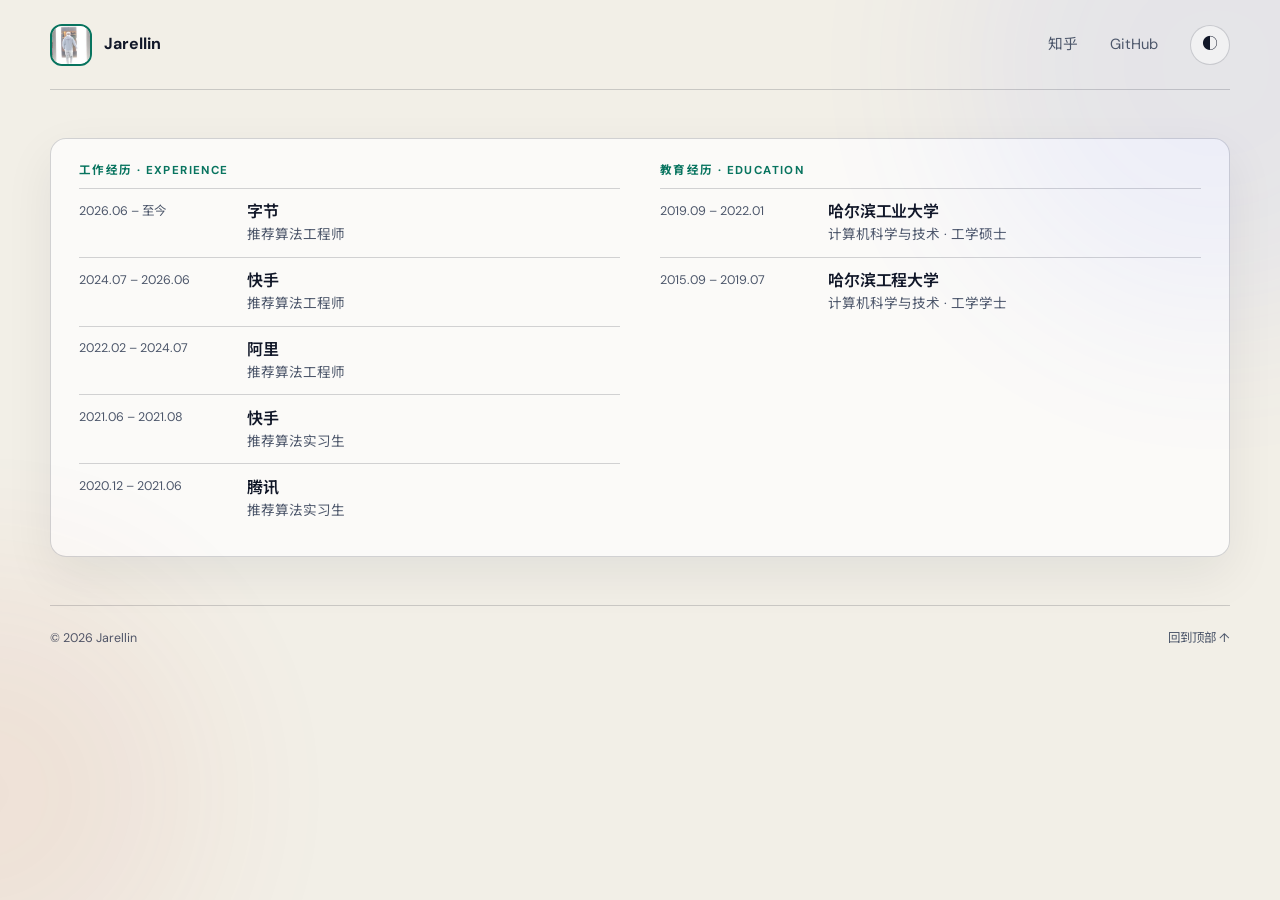
==== commit 613f4d06: "Sync homepage avatar with GitHub" ====
--- a/index.html
+++ b/index.html
@@ -5,7 +5,7 @@
   <meta name="theme-color" content="#0b1020"><meta name="description" content="Jarellin 的个人主页：项目、探索与联系方式。">
   <meta property="og:type" content="website"><meta property="og:title" content="Jarellin — Developer & Builder">
   <meta property="og:description" content="Jarellin 的个人主页：公开项目、技术探索与持续学习。"><meta property="og:url" content="https://jarellin.github.io/">
-  <meta property="og:image" content="https://jarellin.github.io/assets/github-avatar.jpg">
+  <meta property="og:image" content="https://jarellin.github.io/assets/github-avatar.jpg?v=20260816">
   <title>Jarellin — Developer & Builder</title>
   <link rel="preconnect" href="https://fonts.googleapis.com"><link rel="preconnect" href="https://fonts.gstatic.com" crossorigin>
   <link href="https://fonts.googleapis.com/css2?family=DM+Sans:wght@400;500;600;700&family=Noto+Sans+SC:wght@400;500;600;700&display=swap" rel="stylesheet">
@@ -13,7 +13,7 @@
 </head>
 <body>
   <a class="skip" href="#main">跳到主要内容</a><div class="ambient a1" aria-hidden="true"></div><div class="ambient a2" aria-hidden="true"></div>
-  <header><a class="brand" href="/"><img src="/assets/github-avatar.jpg" alt="Jarellin" width="42" height="42"><span>Jarellin</span></a><nav><a href="https://www.zhihu.com/people/ljy-61" target="_blank" rel="noreferrer">知乎</a><a href="https://github.com/Jarellin" target="_blank" rel="noreferrer">GitHub</a><button class="theme" aria-label="切换配色">◐</button></nav></header>
+  <header><a class="brand" href="/"><img src="/assets/github-avatar.jpg?v=20260816" alt="Jarellin" width="42" height="42"><span>Jarellin</span></a><nav><a href="https://www.zhihu.com/people/jarellin" target="_blank" rel="noreferrer">知乎</a><a href="https://github.com/Jarellin" target="_blank" rel="noreferrer">GitHub</a><button class="theme" aria-label="切换配色">◐</button></nav></header>
   <main id="main">
     <section class="hero">
       <div class="hero-resume"><div class="resume-group"><p class="timeline-label">工作经历 · EXPERIENCE</p><article><span>2026.06 – 至今</span><div><h3>字节</h3><p>推荐算法工程师</p></div></article><article><span>2024.07 – 2026.06</span><div><h3>快手</h3><p>推荐算法工程师</p></div></article><article><span>2022.02 – 2024.07</span><div><h3>阿里</h3><p>推荐算法工程师</p></div></article><article><span>2021.06 – 2021.08</span><div><h3>快手</h3><p>推荐算法实习生</p></div></article><article><span>2020.12 – 2021.06</span><div><h3>腾讯</h3><p>推荐算法实习生</p></div></article></div><div class="resume-group"><p class="timeline-label">教育经历 · EDUCATION</p><article><span>2019.09 – 2022.01</span><div><h3>哈尔滨工业大学</h3><p>计算机科学与技术 · 工学硕士</p></div></article><article><span>2015.09 – 2019.07</span><div><h3>哈尔滨工程大学</h3><p>计算机科学与技术 · 工学学士</p></div></article></div></div>
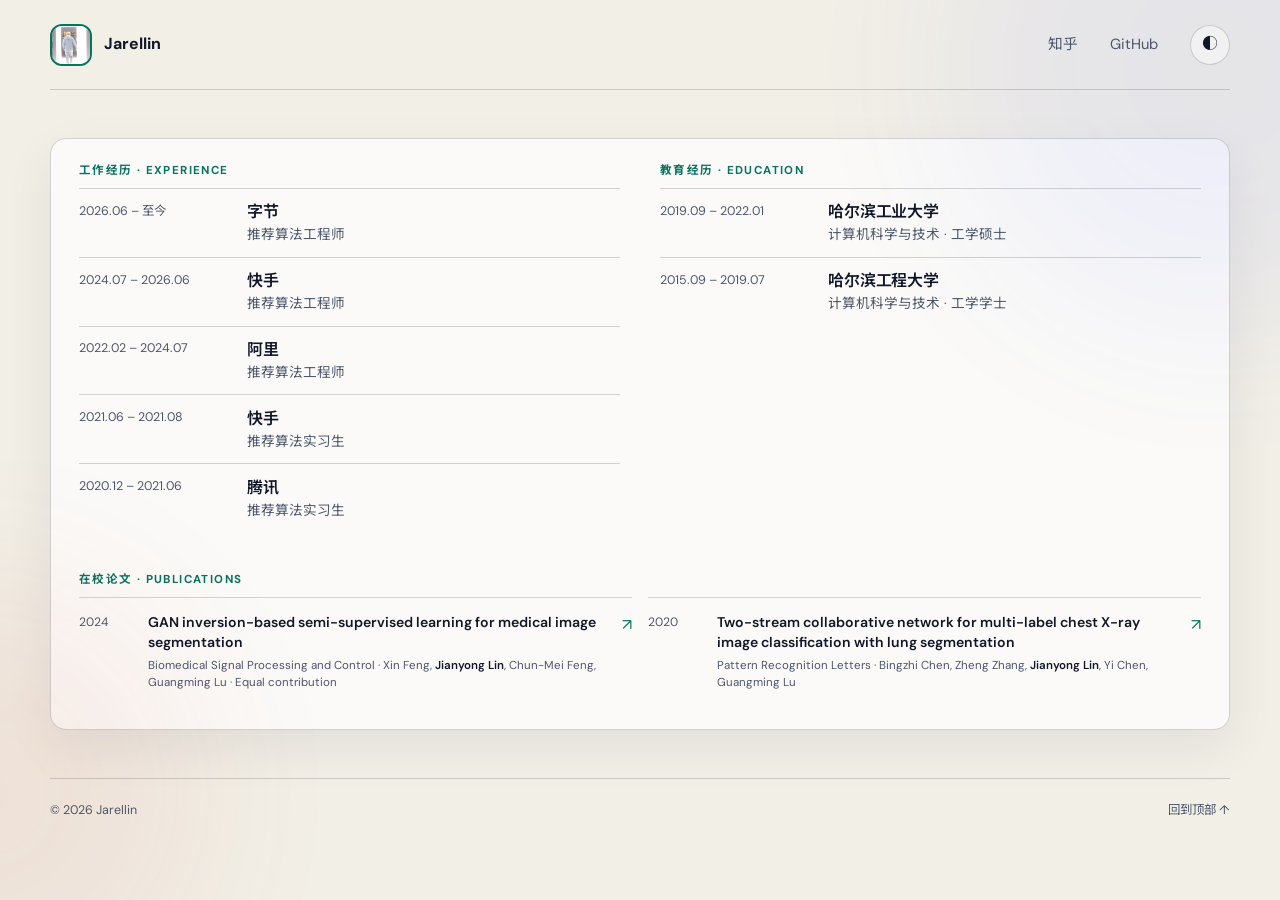
==== commit 86fdd51d: "Add academic publications" ====
--- a/index.html
+++ b/index.html
@@ -16,7 +16,14 @@
   <header><a class="brand" href="/"><img src="/assets/github-avatar.jpg?v=20260816" alt="Jarellin" width="42" height="42"><span>Jarellin</span></a><nav><a href="https://www.zhihu.com/people/jarellin" target="_blank" rel="noreferrer">知乎</a><a href="https://github.com/Jarellin" target="_blank" rel="noreferrer">GitHub</a><button class="theme" aria-label="切换配色">◐</button></nav></header>
   <main id="main">
     <section class="hero">
-      <div class="hero-resume"><div class="resume-group"><p class="timeline-label">工作经历 · EXPERIENCE</p><article><span>2026.06 – 至今</span><div><h3>字节</h3><p>推荐算法工程师</p></div></article><article><span>2024.07 – 2026.06</span><div><h3>快手</h3><p>推荐算法工程师</p></div></article><article><span>2022.02 – 2024.07</span><div><h3>阿里</h3><p>推荐算法工程师</p></div></article><article><span>2021.06 – 2021.08</span><div><h3>快手</h3><p>推荐算法实习生</p></div></article><article><span>2020.12 – 2021.06</span><div><h3>腾讯</h3><p>推荐算法实习生</p></div></article></div><div class="resume-group"><p class="timeline-label">教育经历 · EDUCATION</p><article><span>2019.09 – 2022.01</span><div><h3>哈尔滨工业大学</h3><p>计算机科学与技术 · 工学硕士</p></div></article><article><span>2015.09 – 2019.07</span><div><h3>哈尔滨工程大学</h3><p>计算机科学与技术 · 工学学士</p></div></article></div></div>
+      <div class="hero-resume">
+        <div class="resume-group"><p class="timeline-label">工作经历 · EXPERIENCE</p><article><span>2026.06 – 至今</span><div><h3>字节</h3><p>推荐算法工程师</p></div></article><article><span>2024.07 – 2026.06</span><div><h3>快手</h3><p>推荐算法工程师</p></div></article><article><span>2022.02 – 2024.07</span><div><h3>阿里</h3><p>推荐算法工程师</p></div></article><article><span>2021.06 – 2021.08</span><div><h3>快手</h3><p>推荐算法实习生</p></div></article><article><span>2020.12 – 2021.06</span><div><h3>腾讯</h3><p>推荐算法实习生</p></div></article></div>
+        <div class="resume-group"><p class="timeline-label">教育经历 · EDUCATION</p><article><span>2019.09 – 2022.01</span><div><h3>哈尔滨工业大学</h3><p>计算机科学与技术 · 工学硕士</p></div></article><article><span>2015.09 – 2019.07</span><div><h3>哈尔滨工程大学</h3><p>计算机科学与技术 · 工学学士</p></div></article></div>
+        <div class="publications"><p class="timeline-label">在校论文 · PUBLICATIONS</p><div class="publication-list">
+          <a href="https://www.sciencedirect.com/science/article/abs/pii/S1746809423009692" target="_blank" rel="noreferrer"><span class="pub-year">2024</span><span><strong>GAN inversion-based semi-supervised learning for medical image segmentation</strong><small>Biomedical Signal Processing and Control · Xin Feng, <b>Jianyong Lin</b>, Chun-Mei Feng, Guangming Lu · Equal contribution</small></span><i>↗</i></a>
+          <a href="https://www.sciencedirect.com/science/article/abs/pii/S0167865520301380" target="_blank" rel="noreferrer"><span class="pub-year">2020</span><span><strong>Two-stream collaborative network for multi-label chest X-ray image classification with lung segmentation</strong><small>Pattern Recognition Letters · Bingzhi Chen, Zheng Zhang, <b>Jianyong Lin</b>, Yi Chen, Guangming Lu</small></span><i>↗</i></a>
+        </div></div>
+      </div>
     </section>
   </main>
   <footer><p>© <span id="year"></span> Jarellin</p><a href="#main">回到顶部 ↑</a></footer><script src="/site.js"></script>
--- a/styles.css
+++ b/styles.css
@@ -29,3 +29,5 @@
 .hero-resume{grid-template-columns:repeat(2,minmax(0,1fr))}
 body.light{--mint:#08745f;--accent:#c84428;--muted:#4c566a;--line:rgba(17,23,40,.18)}body.light .hero-resume{background:rgba(255,255,255,.7);border-color:rgba(17,23,40,.18);box-shadow:0 18px 50px rgba(17,23,40,.07)}body.light .ambient{opacity:.08}body.light .theme{background:rgba(255,255,255,.45)}
 @media(max-width:760px){.hero-resume{grid-template-columns:1fr}}
+.publications{grid-column:1/-1}.publication-list{display:grid;grid-template-columns:1fr 1fr;gap:1rem}.publication-list>a{display:grid;grid-template-columns:3.5rem 1fr auto;gap:.8rem;padding:.85rem 0;border-top:1px solid var(--line);align-items:start}.publication-list strong{display:block;color:var(--text);font-size:.88rem;line-height:1.45;font-weight:600}.publication-list small{display:block;margin-top:.25rem;color:var(--muted);font-size:.72rem;line-height:1.5}.publication-list small b{color:var(--text);font-weight:600}.pub-year{color:var(--muted);font-size:.76rem}.publication-list i{color:var(--mint);font-style:normal}.publication-list>a:hover strong{color:var(--mint)}
+@media(max-width:760px){.publication-list{grid-template-columns:1fr}.publication-list>a{grid-template-columns:3rem 1fr auto}}
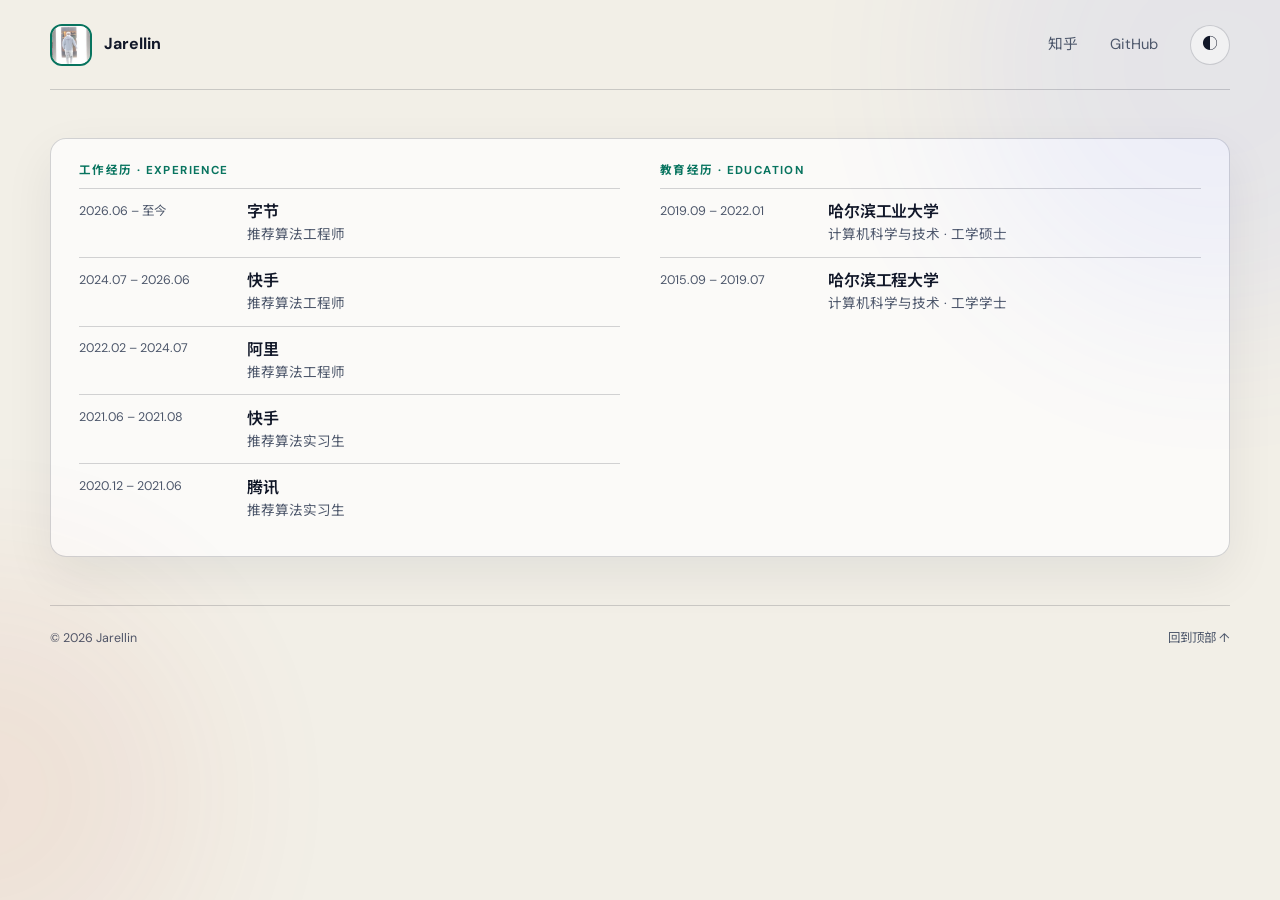
==== commit d35679f7: "Revert "Add academic publications" This reverts commit 86fdd51d111d42bc07eda782558f5450357c4017." ====
--- a/index.html
+++ b/index.html
@@ -16,14 +16,7 @@
   <header><a class="brand" href="/"><img src="/assets/github-avatar.jpg?v=20260816" alt="Jarellin" width="42" height="42"><span>Jarellin</span></a><nav><a href="https://www.zhihu.com/people/jarellin" target="_blank" rel="noreferrer">知乎</a><a href="https://github.com/Jarellin" target="_blank" rel="noreferrer">GitHub</a><button class="theme" aria-label="切换配色">◐</button></nav></header>
   <main id="main">
     <section class="hero">
-      <div class="hero-resume">
-        <div class="resume-group"><p class="timeline-label">工作经历 · EXPERIENCE</p><article><span>2026.06 – 至今</span><div><h3>字节</h3><p>推荐算法工程师</p></div></article><article><span>2024.07 – 2026.06</span><div><h3>快手</h3><p>推荐算法工程师</p></div></article><article><span>2022.02 – 2024.07</span><div><h3>阿里</h3><p>推荐算法工程师</p></div></article><article><span>2021.06 – 2021.08</span><div><h3>快手</h3><p>推荐算法实习生</p></div></article><article><span>2020.12 – 2021.06</span><div><h3>腾讯</h3><p>推荐算法实习生</p></div></article></div>
-        <div class="resume-group"><p class="timeline-label">教育经历 · EDUCATION</p><article><span>2019.09 – 2022.01</span><div><h3>哈尔滨工业大学</h3><p>计算机科学与技术 · 工学硕士</p></div></article><article><span>2015.09 – 2019.07</span><div><h3>哈尔滨工程大学</h3><p>计算机科学与技术 · 工学学士</p></div></article></div>
-        <div class="publications"><p class="timeline-label">在校论文 · PUBLICATIONS</p><div class="publication-list">
-          <a href="https://www.sciencedirect.com/science/article/abs/pii/S1746809423009692" target="_blank" rel="noreferrer"><span class="pub-year">2024</span><span><strong>GAN inversion-based semi-supervised learning for medical image segmentation</strong><small>Biomedical Signal Processing and Control · Xin Feng, <b>Jianyong Lin</b>, Chun-Mei Feng, Guangming Lu · Equal contribution</small></span><i>↗</i></a>
-          <a href="https://www.sciencedirect.com/science/article/abs/pii/S0167865520301380" target="_blank" rel="noreferrer"><span class="pub-year">2020</span><span><strong>Two-stream collaborative network for multi-label chest X-ray image classification with lung segmentation</strong><small>Pattern Recognition Letters · Bingzhi Chen, Zheng Zhang, <b>Jianyong Lin</b>, Yi Chen, Guangming Lu</small></span><i>↗</i></a>
-        </div></div>
-      </div>
+      <div class="hero-resume"><div class="resume-group"><p class="timeline-label">工作经历 · EXPERIENCE</p><article><span>2026.06 – 至今</span><div><h3>字节</h3><p>推荐算法工程师</p></div></article><article><span>2024.07 – 2026.06</span><div><h3>快手</h3><p>推荐算法工程师</p></div></article><article><span>2022.02 – 2024.07</span><div><h3>阿里</h3><p>推荐算法工程师</p></div></article><article><span>2021.06 – 2021.08</span><div><h3>快手</h3><p>推荐算法实习生</p></div></article><article><span>2020.12 – 2021.06</span><div><h3>腾讯</h3><p>推荐算法实习生</p></div></article></div><div class="resume-group"><p class="timeline-label">教育经历 · EDUCATION</p><article><span>2019.09 – 2022.01</span><div><h3>哈尔滨工业大学</h3><p>计算机科学与技术 · 工学硕士</p></div></article><article><span>2015.09 – 2019.07</span><div><h3>哈尔滨工程大学</h3><p>计算机科学与技术 · 工学学士</p></div></article></div></div>
     </section>
   </main>
   <footer><p>© <span id="year"></span> Jarellin</p><a href="#main">回到顶部 ↑</a></footer><script src="/site.js"></script>
--- a/styles.css
+++ b/styles.css
@@ -29,5 +29,3 @@
 .hero-resume{grid-template-columns:repeat(2,minmax(0,1fr))}
 body.light{--mint:#08745f;--accent:#c84428;--muted:#4c566a;--line:rgba(17,23,40,.18)}body.light .hero-resume{background:rgba(255,255,255,.7);border-color:rgba(17,23,40,.18);box-shadow:0 18px 50px rgba(17,23,40,.07)}body.light .ambient{opacity:.08}body.light .theme{background:rgba(255,255,255,.45)}
 @media(max-width:760px){.hero-resume{grid-template-columns:1fr}}
-.publications{grid-column:1/-1}.publication-list{display:grid;grid-template-columns:1fr 1fr;gap:1rem}.publication-list>a{display:grid;grid-template-columns:3.5rem 1fr auto;gap:.8rem;padding:.85rem 0;border-top:1px solid var(--line);align-items:start}.publication-list strong{display:block;color:var(--text);font-size:.88rem;line-height:1.45;font-weight:600}.publication-list small{display:block;margin-top:.25rem;color:var(--muted);font-size:.72rem;line-height:1.5}.publication-list small b{color:var(--text);font-weight:600}.pub-year{color:var(--muted);font-size:.76rem}.publication-list i{color:var(--mint);font-style:normal}.publication-list>a:hover strong{color:var(--mint)}
-@media(max-width:760px){.publication-list{grid-template-columns:1fr}.publication-list>a{grid-template-columns:3rem 1fr auto}}
